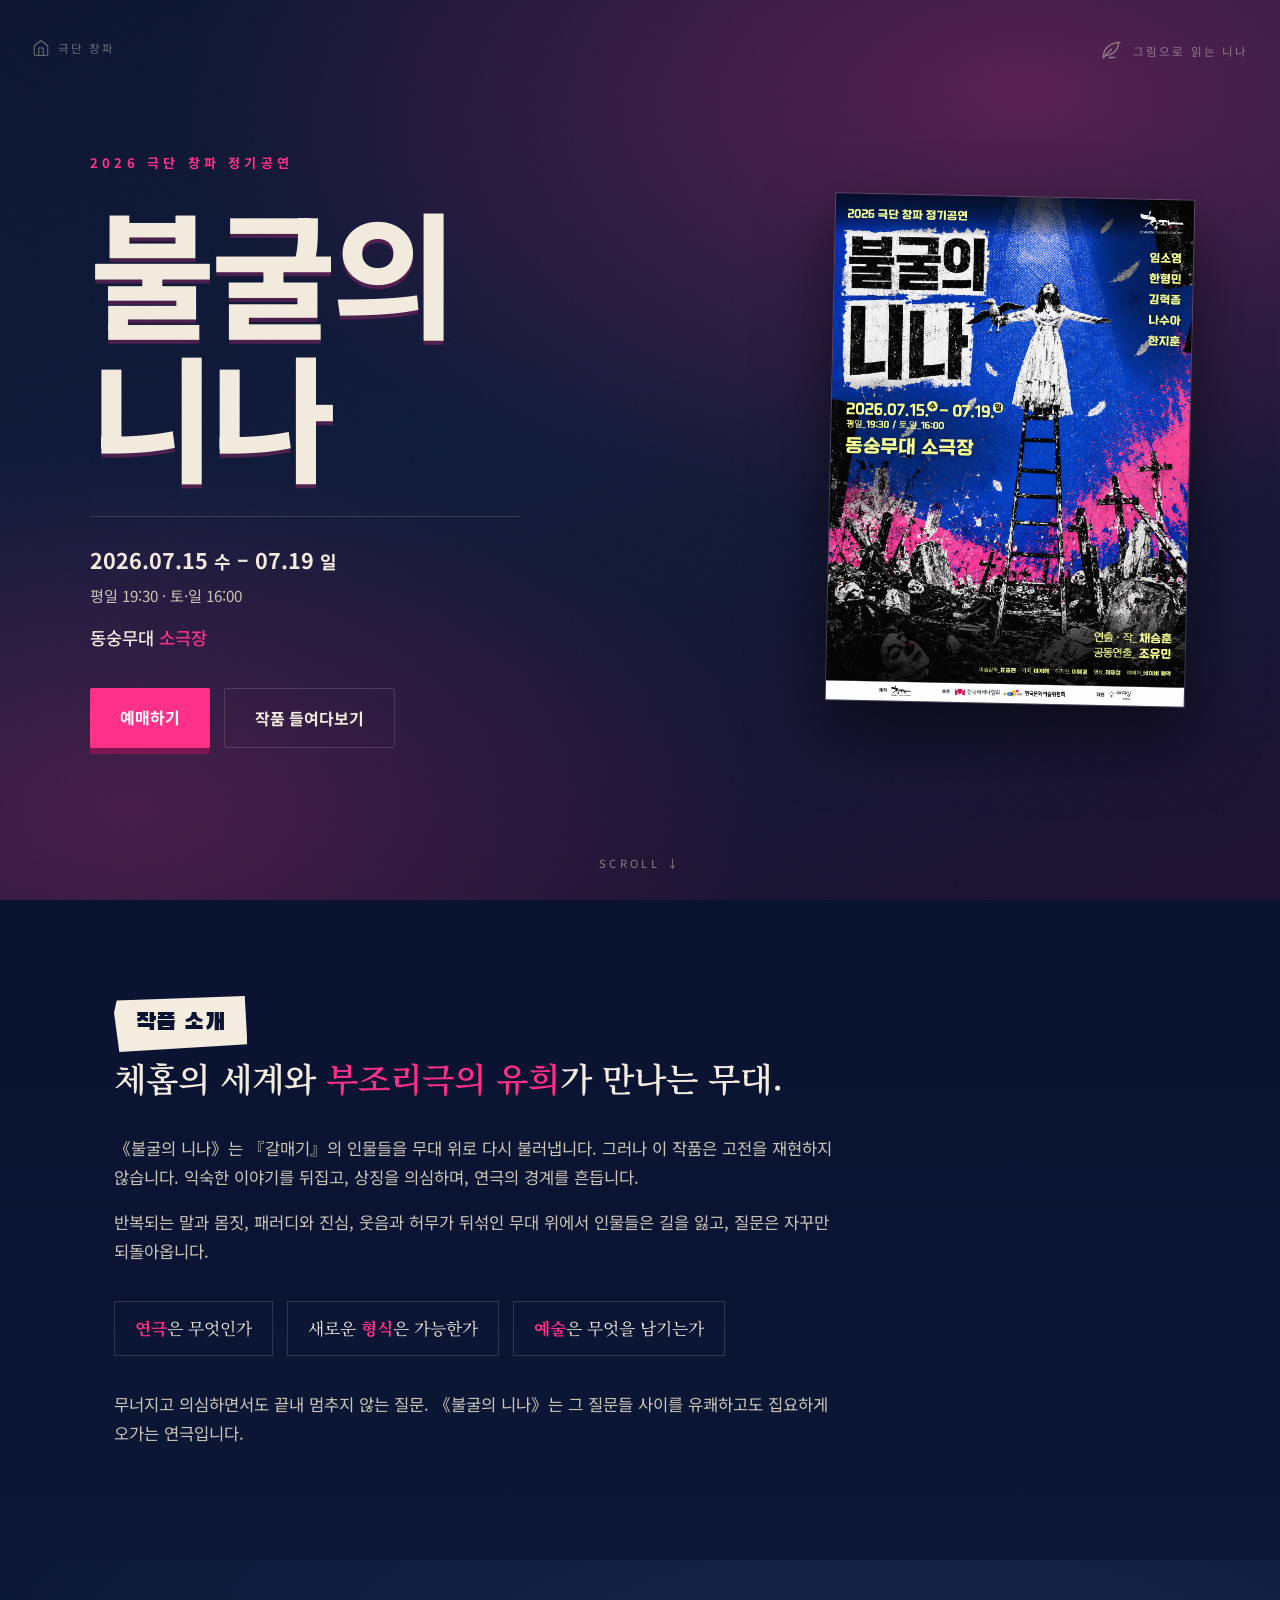
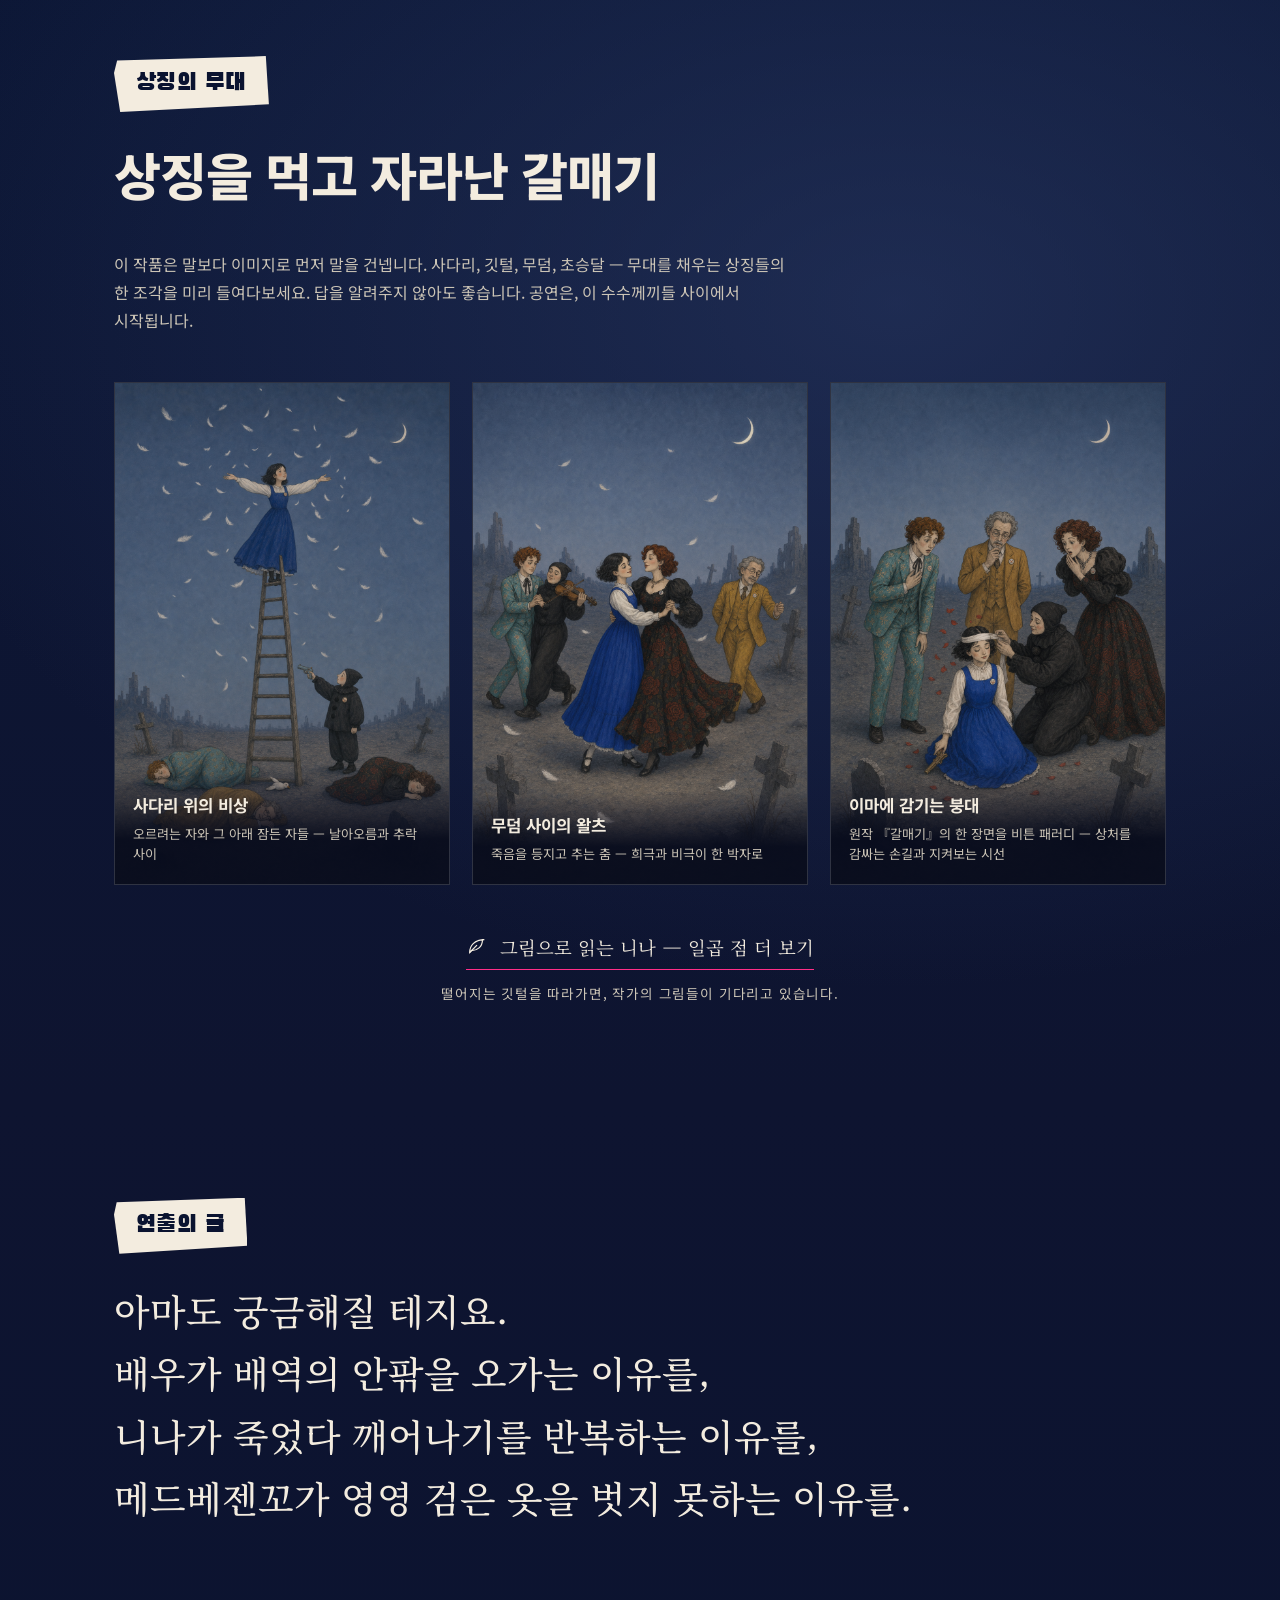
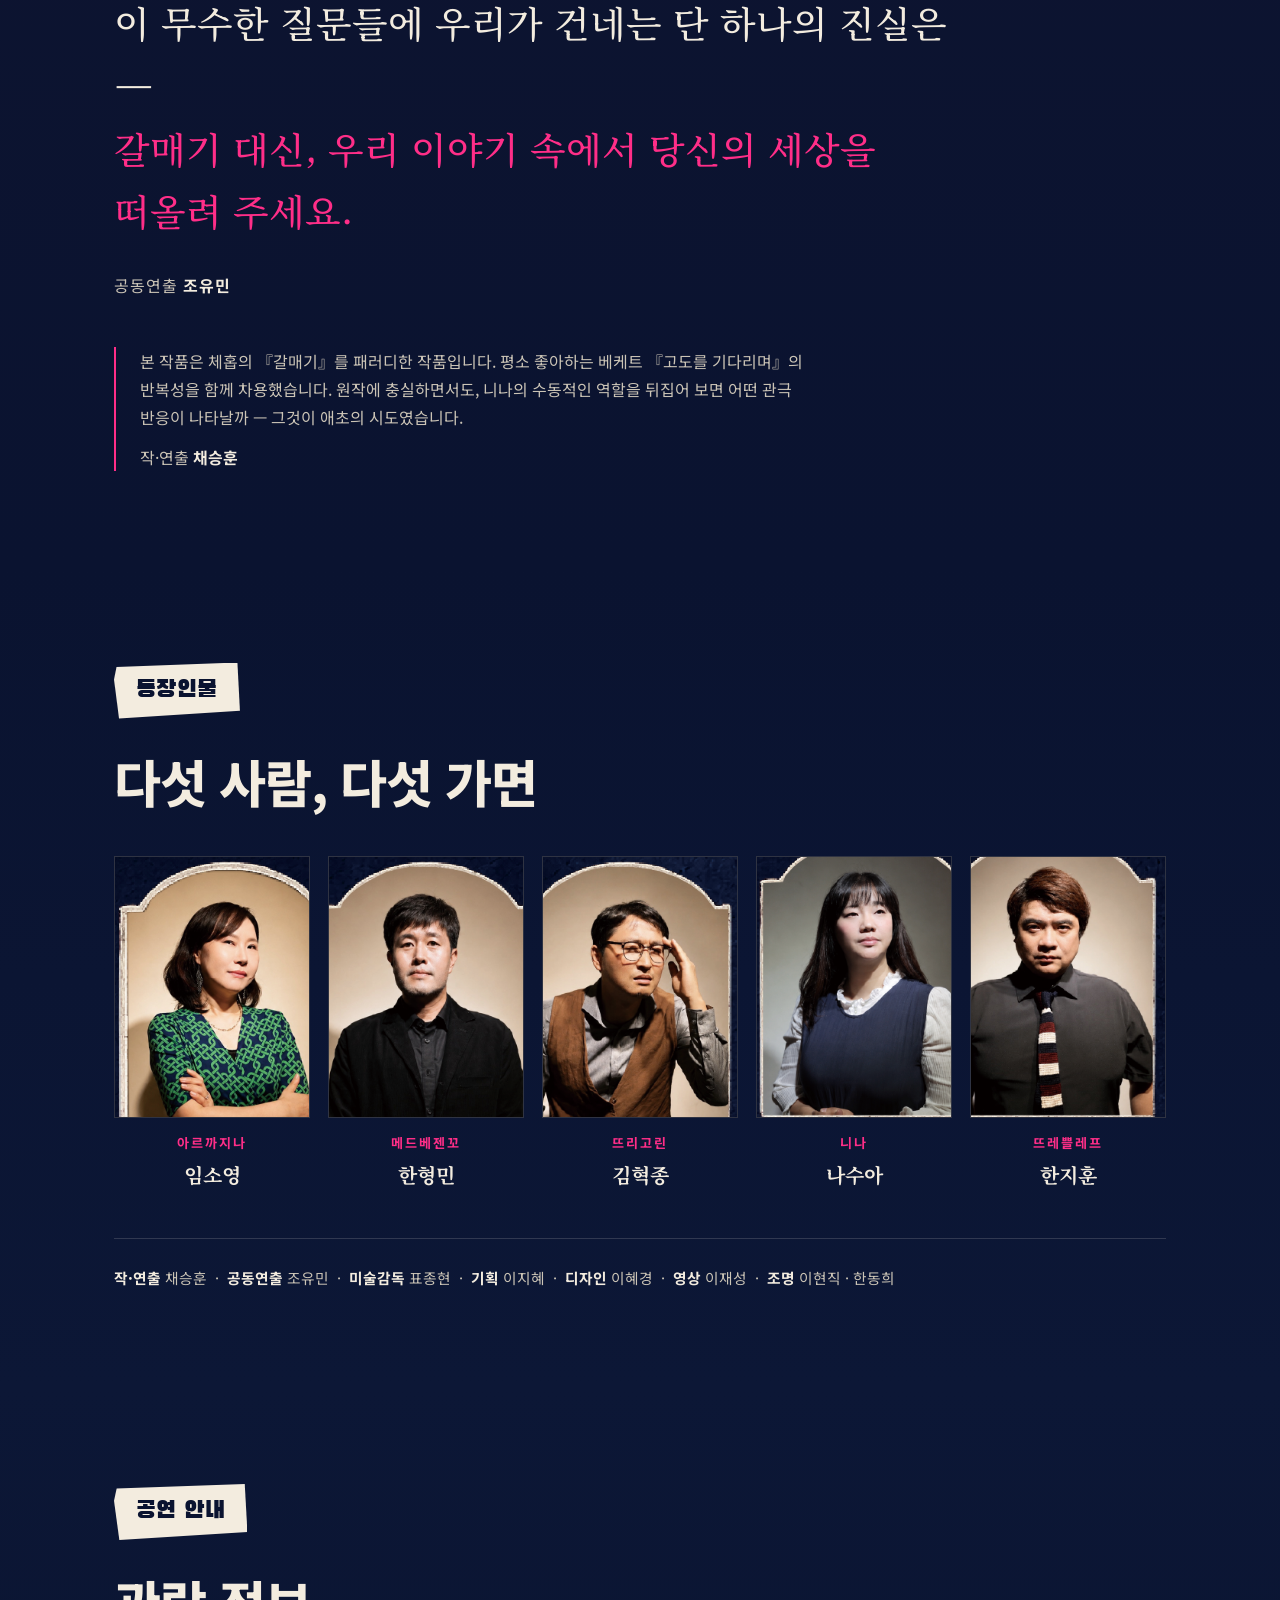
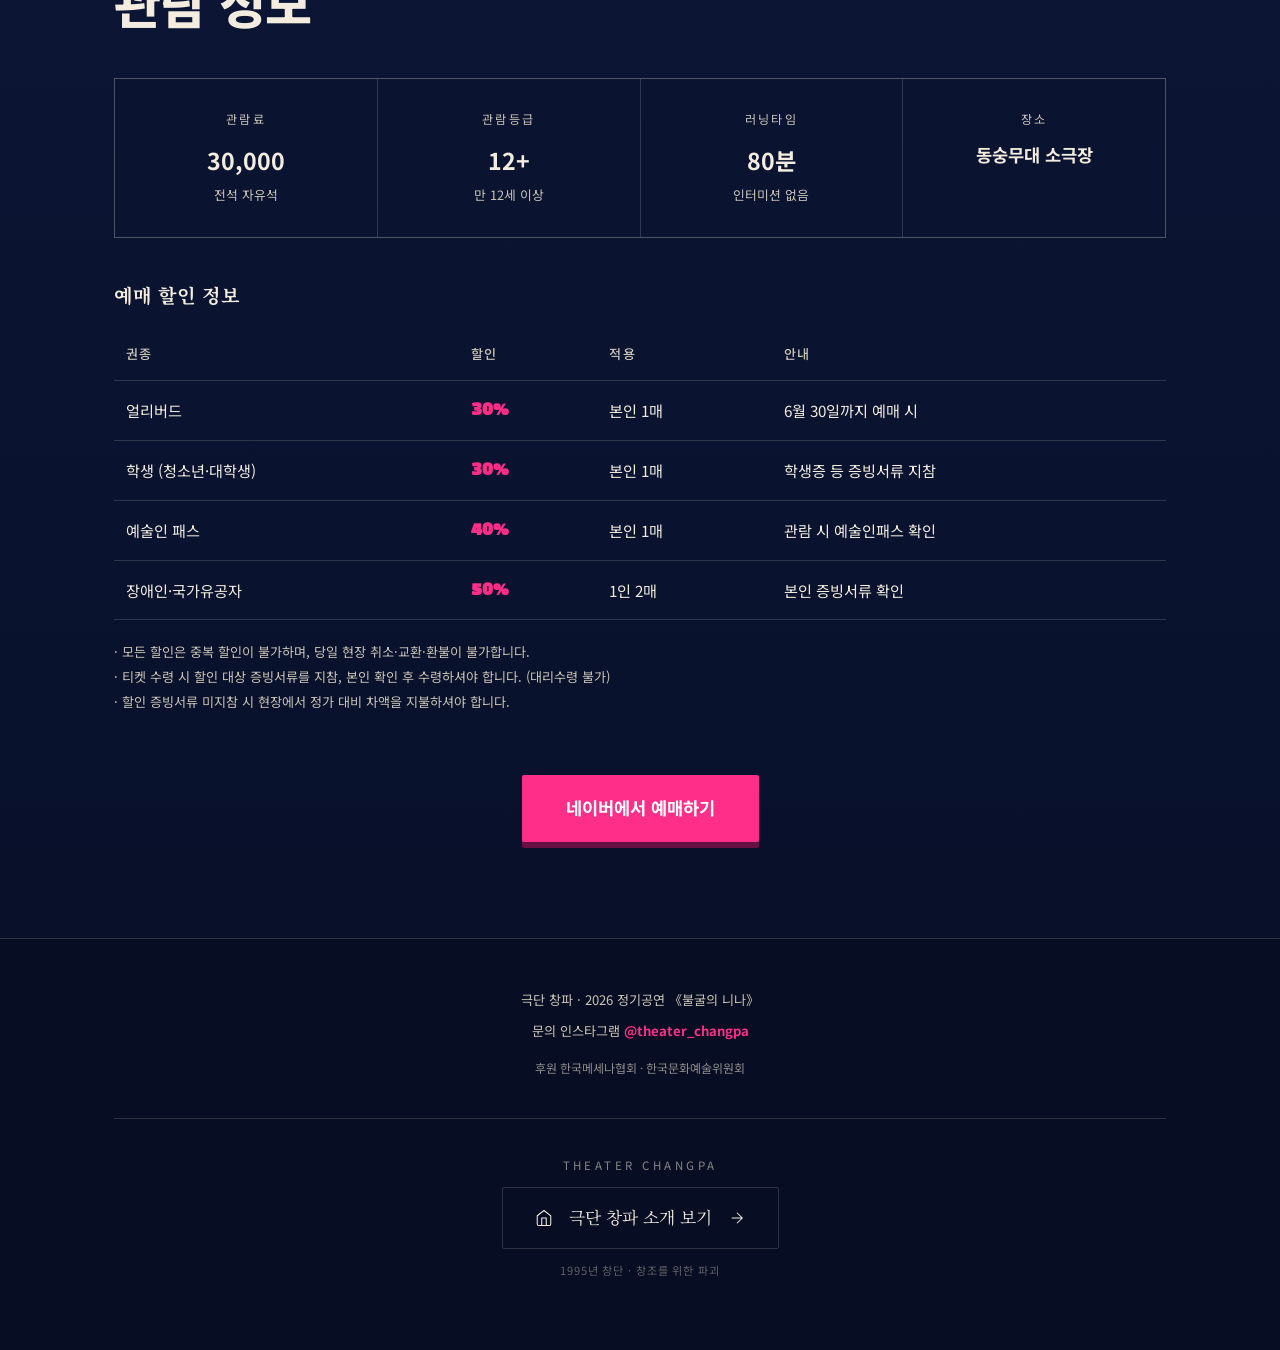
==== index.html @ 15c65049 "한국어 어절 중간 줄바꿈 방지 — word-break: keep-all 전체 적용 Co-Authored-By: Claude Sonnet 4.6 <noreply@anthropic.c" ====
<!DOCTYPE html>
<html lang="ko">
<head>
<meta charset="UTF-8">
<meta name="viewport" content="width=device-width, initial-scale=1.0">
<title>불굴의 니나 — 2026 극단 창파 정기공연</title>
<meta name="description" content="체홉 『갈매기』를 부조리극으로 다시 불러낸 연극 《불굴의 니나》. 2026.07.15–07.19 동숭무대 소극장.">
<link rel="preconnect" href="https://fonts.googleapis.com">
<link rel="preconnect" href="https://fonts.gstatic.com" crossorigin>
<link href="https://fonts.googleapis.com/css2?family=Black+Han+Sans&family=Noto+Serif+KR:wght@400;500;600;700&family=Noto+Sans+KR:wght@300;400;500;700;800;900&display=swap" rel="stylesheet">
<style>
  :root{
    --navy:#0a1330;
    --navy2:#11204a;
    --magenta:#ff2e88;
    --magenta-soft:#e8157a;
    --paper:#f3ecdf;
    --paper-dim:#cbc4b6;
    --twilight:#2a3a66;
    --line:rgba(243,236,223,.16);
  }
  *{box-sizing:border-box;margin:0;padding:0}
  html{scroll-behavior:smooth}
  body{
    background:var(--navy);
    color:var(--paper);
    font-family:'Noto Sans KR',sans-serif;
    line-height:1.75;
    overflow-x:hidden;
    word-break:keep-all;
  }
  /* film grain overlay */
  body::before{
    content:"";position:fixed;inset:0;z-index:9999;pointer-events:none;opacity:.05;
    background-image:url("data:image/svg+xml,%3Csvg xmlns='http://www.w3.org/2000/svg' width='160' height='160'%3E%3Cfilter id='n'%3E%3CfeTurbulence type='fractalNoise' baseFrequency='0.85' numOctaves='3'/%3E%3C/filter%3E%3Crect width='100%25' height='100%25' filter='url(%23n)'/%3E%3C/svg%3E");
  }
  .display{font-family:'Noto Sans KR',sans-serif;font-weight:800;letter-spacing:-.03em;line-height:1.06}
  .serif{font-family:'Noto Serif KR',serif}
  a{color:inherit;text-decoration:none}
  img{display:block;max-width:100%}

  .wrap{max-width:1100px;margin:0 auto;padding:0 24px}

  /* ---------- HERO ---------- */
  .hero{
    position:relative;min-height:100vh;display:flex;align-items:center;
    background:
      radial-gradient(120% 90% at 80% 10%, rgba(255,46,136,.30), transparent 55%),
      radial-gradient(100% 80% at 10% 90%, rgba(255,46,136,.22), transparent 50%),
      linear-gradient(160deg,#0a1330 0%,#0d1838 45%,#1a0f2e 100%);
    overflow:hidden;
  }
  .hero-grid{display:grid;grid-template-columns:1.15fr .85fr;gap:48px;align-items:center;width:100%;padding:80px 0}
  .eyebrow{font-size:.82rem;letter-spacing:.32em;color:var(--magenta);font-weight:700;margin-bottom:22px}
  .hero h1{font-size:clamp(4.2rem,12vw,8.5rem);color:var(--paper);text-shadow:0 4px 0 rgba(255,46,136,.25)}
  .hero h1 .blk{display:block}
  .hero-meta{margin-top:30px;border-top:1px solid var(--line);padding-top:24px;max-width:430px}
  .hero-meta .date{font-size:1.35rem;font-weight:700;color:var(--paper)}
  .hero-meta .time{font-size:.95rem;color:var(--paper-dim);margin-top:4px}
  .hero-meta .place{font-size:1.1rem;margin-top:14px;font-weight:500}
  .hero-meta .place span{color:var(--magenta)}
  .cta-row{margin-top:34px;display:flex;gap:14px;flex-wrap:wrap}
  .btn{
    display:inline-block;padding:15px 30px;font-weight:700;font-size:1rem;border-radius:2px;
    background:var(--magenta);color:#fff;transition:transform .15s ease, box-shadow .15s ease;
    box-shadow:0 6px 0 rgba(168,16,86,.6);
  }
  .btn:hover{transform:translateY(-2px);box-shadow:0 9px 0 rgba(168,16,86,.6)}
  .btn.ghost{background:transparent;color:var(--paper);box-shadow:none;border:1px solid var(--line)}
  .btn.ghost:hover{border-color:var(--magenta);color:var(--magenta);transform:translateY(-2px)}
  .poster-frame{position:relative;justify-self:end}
  .poster-frame img{
    width:min(360px,80vw);border:1px solid rgba(243,236,223,.2);
    box-shadow:0 30px 70px rgba(0,0,0,.6);transform:rotate(1.2deg);
  }
  /* drifting feather -> hidden door hint */
  .feather-hint{
    position:absolute;top:38px;right:32px;z-index:5;display:flex;align-items:center;gap:8px;
    color:var(--paper-dim);font-size:.72rem;letter-spacing:.18em;opacity:.55;transition:opacity .3s, color .3s;
  }
  .feather-hint:hover{opacity:1;color:var(--magenta)}
  .feather-hint svg{width:26px;height:26px;animation:float 5s ease-in-out infinite}
  @keyframes float{0%,100%{transform:translateY(0) rotate(-8deg)}50%{transform:translateY(-9px) rotate(6deg)}}
  .scroll-cue{position:absolute;bottom:26px;left:50%;transform:translateX(-50%);font-size:.7rem;letter-spacing:.3em;color:var(--paper-dim);opacity:.6}

  /* ---------- SECTION SHELL ---------- */
  section{position:relative;padding:96px 0}
  .label{font-size:.78rem;letter-spacing:.34em;color:var(--magenta);font-weight:700;margin-bottom:18px}
  .stencil{
    display:inline-block;background:var(--paper);color:var(--navy);font-family:'Black Han Sans',sans-serif;
    font-size:1.5rem;padding:6px 22px 8px;letter-spacing:.02em;
    clip-path:polygon(2% 8%,98% 0,100% 86%,4% 100%,0 30%);
  }
  h2.heading{font-family:'Noto Sans KR',sans-serif;font-weight:800;letter-spacing:-.02em;font-size:clamp(2rem,5vw,3.2rem);margin:18px 0 30px;color:var(--paper)}

  /* about */
  .about{background:linear-gradient(180deg,#0a1330,#0c1736)}
  .about-lead{font-family:'Noto Serif KR',serif;font-size:clamp(1.4rem,3.4vw,2.1rem);font-weight:600;line-height:1.55;color:var(--paper);max-width:760px}
  .about-lead em{color:var(--magenta);font-style:normal}
  .about-body{margin-top:30px;max-width:720px;color:var(--paper-dim);font-size:1.04rem}
  .about-body p{margin-bottom:16px}
  .qa{display:flex;gap:14px;flex-wrap:wrap;margin-top:34px}
  .qa span{border:1px solid var(--line);padding:12px 20px;font-family:'Noto Serif KR',serif;font-size:1.05rem;color:var(--paper)}
  .qa span b{color:var(--magenta);font-weight:700}

  /* metaphor teaser */
  .meta{background:
      radial-gradient(80% 60% at 70% 30%, rgba(42,58,102,.6), transparent),
      linear-gradient(180deg,#0c1736,#0e1430)}
  .meta .intro{max-width:680px;color:var(--paper-dim);margin-bottom:48px}
  .meta-grid{display:grid;grid-template-columns:repeat(3,1fr);gap:22px}
  .card{position:relative;overflow:hidden;border:1px solid var(--line);background:#0a1024}
  .card img{width:100%;aspect-ratio:2/3;object-fit:cover;transition:transform .6s ease;filter:saturate(.92)}
  .card:hover img{transform:scale(1.05)}
  .card .cap{position:absolute;left:0;right:0;bottom:0;padding:20px 18px;
    background:linear-gradient(transparent,rgba(7,11,28,.95) 60%)}
  .card .cap b{display:block;font-size:1.05rem;color:var(--paper);margin-bottom:4px}
  .card .cap small{color:var(--paper-dim);font-size:.82rem;line-height:1.5;display:block}
  .door{margin-top:46px;text-align:center}
  .door a{display:inline-flex;align-items:center;gap:12px;font-family:'Noto Serif KR',serif;font-size:1.15rem;color:var(--paper);
    border-bottom:1px solid var(--magenta);padding-bottom:6px;transition:gap .25s,color .25s}
  .door a:hover{gap:20px;color:var(--magenta)}
  .door svg{width:22px;height:22px}
  .door p{color:var(--paper-dim);font-size:.85rem;margin-top:12px;letter-spacing:.06em}

  /* director note */
  .note{background:linear-gradient(180deg,#0e1430,#0a1330)}
  .note-quote{font-family:'Noto Serif KR',serif;font-size:clamp(1.5rem,3.6vw,2.3rem);line-height:1.7;color:var(--paper);max-width:840px;font-weight:500}
  .note-quote .hl{color:var(--magenta)}
  .note-by{margin-top:28px;color:var(--paper-dim);letter-spacing:.06em}
  .note-by b{color:var(--paper)}
  .note-chae{margin-top:48px;border-left:2px solid var(--magenta);padding-left:24px;max-width:720px;color:var(--paper-dim)}
  .note-chae b{color:var(--paper)}

  /* cast */
  .cast{background:linear-gradient(180deg,#0a1330,#0c1736)}
  .cast-grid{display:grid;grid-template-columns:repeat(5,1fr);gap:18px}
  .actor{text-align:center}
  .actor .ph{position:relative;overflow:hidden;border:1px solid var(--line);background:#0a1024;aspect-ratio:3/4}
  .actor .ph img{width:100%;height:100%;object-fit:cover;filter:saturate(.95)}
  .actor .role{margin-top:14px;color:var(--magenta);font-size:.82rem;letter-spacing:.14em;font-weight:700}
  .actor .name{font-family:'Noto Serif KR',serif;font-size:1.25rem;font-weight:700;color:var(--paper);margin-top:2px}
  .staff{margin-top:46px;border-top:1px solid var(--line);padding-top:24px;color:var(--paper-dim);font-size:.92rem;line-height:2}
  .staff b{color:var(--paper)}

  /* info */
  .info{background:linear-gradient(180deg,#0c1736,#08102a)}
  .info-grid{display:grid;grid-template-columns:repeat(4,1fr);gap:1px;background:var(--line);border:1px solid var(--line)}
  .info-grid .cell{background:var(--navy);padding:30px 22px;text-align:center}
  .info-grid .cell .k{font-size:.76rem;letter-spacing:.2em;color:var(--paper-dim);margin-bottom:10px}
  .info-grid .cell .v{font-family:'Noto Sans KR',sans-serif;font-weight:700;font-size:1.45rem;color:var(--paper)}
  .info-grid .cell .v small{display:block;font-family:'Noto Sans KR';font-size:.8rem;color:var(--paper-dim);font-weight:400;margin-top:4px}
  .info-grid .cell .v.place{font-size:1.1rem}
  .disc{margin-top:40px}
  .disc h3{font-family:'Noto Serif KR',serif;color:var(--paper);font-size:1.2rem;margin-bottom:18px}
  table{width:100%;border-collapse:collapse;font-size:.95rem}
  th,td{padding:14px 12px;text-align:left;border-bottom:1px solid var(--line)}
  th{color:var(--paper-dim);font-weight:500;font-size:.82rem;letter-spacing:.08em}
  td .pct{color:var(--magenta);font-weight:700;font-family:'Black Han Sans',sans-serif;font-size:1.1rem}
  .notice{margin-top:20px;color:var(--paper-dim);font-size:.82rem;line-height:1.9}
  .final-cta{text-align:center;margin-top:60px}
  .final-cta .btn{font-size:1.1rem;padding:18px 44px}

  footer{padding:50px 0 70px;text-align:center;color:var(--paper-dim);font-size:.82rem;border-top:1px solid var(--line);background:#070d22}
  footer .ig{color:var(--magenta);font-weight:700}
  footer .support{margin-top:14px;font-size:.75rem;opacity:.7}

  /* ---------- COMPANY NAV (top-left) ---------- */
  .company-nav{
    position:absolute;top:38px;left:32px;z-index:5;display:flex;align-items:center;gap:8px;
    color:var(--paper-dim);font-size:.72rem;letter-spacing:.18em;opacity:.5;transition:opacity .3s,color .3s;
  }
  .company-nav:hover{opacity:1;color:var(--magenta)}
  .company-nav svg{width:18px;height:18px;flex-shrink:0}

  /* ---------- CHANGPA GATE (footer) ---------- */
  .changpa-gate{
    border-top:1px solid var(--line);margin-top:40px;padding-top:36px;
    display:flex;flex-direction:column;align-items:center;gap:12px;
  }
  .changpa-gate .gate-label{font-size:.72rem;letter-spacing:.3em;color:var(--paper-dim);opacity:.65}
  .changpa-gate .gate-link{
    display:inline-flex;align-items:center;gap:16px;
    font-family:'Noto Serif KR',serif;font-size:1.05rem;color:var(--paper);
    border:1px solid var(--line);padding:15px 32px;border-radius:2px;
    transition:border-color .25s,color .25s,background .25s;
  }
  .changpa-gate .gate-link:hover{border-color:var(--magenta);color:var(--magenta);background:rgba(255,46,136,.04)}
  .changpa-gate .gate-link svg{width:18px;height:18px;flex-shrink:0}
  .changpa-gate .gate-note{font-size:.7rem;opacity:.45;letter-spacing:.08em}

  @media(max-width:880px){
    .hero-grid{grid-template-columns:1fr;gap:36px;text-align:left}
    .poster-frame{justify-self:start}
    .meta-grid{grid-template-columns:1fr 1fr}
    .cast-grid{grid-template-columns:repeat(2,1fr)}
    .info-grid{grid-template-columns:repeat(2,1fr)}
    .feather-hint{top:18px;right:16px}
    .company-nav{top:18px;left:16px}
  }
  @media(max-width:520px){
    .meta-grid{grid-template-columns:1fr}
    .cast-grid{grid-template-columns:1fr 1fr}
    section{padding:70px 0}
  }
</style>
</head>
<body>

<!-- ================= HERO ================= -->
<header class="hero">
  <a class="company-nav" href="./changpa/" aria-label="극단 창파 소개 페이지로 이동">
    <svg viewBox="0 0 24 24" fill="none" stroke="currentColor" stroke-width="1.4"><path d="M3 9l9-7 9 7v11a2 2 0 0 1-2 2H5a2 2 0 0 1-2-2z"/><polyline points="9 22 9 12 15 12 15 22"/></svg>
    극단 창파
  </a>
  <a class="feather-hint" href="gallery.html" aria-label="그림으로 읽는 니나">
    <svg viewBox="0 0 24 24" fill="none" stroke="currentColor" stroke-width="1.3"><path d="M20 4C9 4 4 11 4 18l2-2c6 0 12-4 12-12z"/><path d="M4 18l8-8M9 18h6"/></svg>
    그림으로 읽는 니나
  </a>
  <div class="wrap hero-grid">
    <div>
      <div class="eyebrow">2026 극단 창파 정기공연</div>
      <h1 class="display"><span class="blk">불굴의</span><span class="blk">니나</span></h1>
      <div class="hero-meta">
        <div class="date">2026.07.15 <small>수</small> – 07.19 <small>일</small></div>
        <div class="time">평일 19:30 · 토·일 16:00</div>
        <div class="place">동숭무대 <span>소극장</span></div>
      </div>
      <div class="cta-row">
        <a class="btn" href="https://booking.naver.com" target="_blank" rel="noopener">예매하기</a>
        <a class="btn ghost" href="#about">작품 들여다보기</a>
      </div>
    </div>
    <div class="poster-frame">
      <img src="assets/poster.png" alt="불굴의 니나 포스터">
    </div>
  </div>
  <div class="scroll-cue">SCROLL ↓</div>
</header>

<!-- ================= ABOUT ================= -->
<section class="about" id="about">
  <div class="wrap">
    <span class="stencil">작품 소개</span>
    <p class="about-lead">체홉의 세계와 <em>부조리극의 유희</em>가 만나는 무대.</p>
    <div class="about-body">
      <p>《불굴의 니나》는 『갈매기』의 인물들을 무대 위로 다시 불러냅니다. 그러나 이 작품은 고전을 재현하지 않습니다. 익숙한 이야기를 뒤집고, 상징을 의심하며, 연극의 경계를 흔듭니다.</p>
      <p>반복되는 말과 몸짓, 패러디와 진심, 웃음과 허무가 뒤섞인 무대 위에서 인물들은 길을 잃고, 질문은 자꾸만 되돌아옵니다.</p>
    </div>
    <div class="qa">
      <span><b>연극</b>은 무엇인가</span>
      <span>새로운 <b>형식</b>은 가능한가</span>
      <span><b>예술</b>은 무엇을 남기는가</span>
    </div>
    <div class="about-body" style="margin-top:34px">
      <p>무너지고 의심하면서도 끝내 멈추지 않는 질문. 《불굴의 니나》는 그 질문들 사이를 유쾌하고도 집요하게 오가는 연극입니다.</p>
    </div>
  </div>
</section>

<!-- ================= METAPHOR TEASER ================= -->
<section class="meta">
  <div class="wrap">
    <span class="stencil">상징의 무대</span>
    <h2 class="heading">상징을 먹고 자라난 갈매기</h2>
    <p class="intro">이 작품은 말보다 이미지로 먼저 말을 건넵니다. 사다리, 깃털, 무덤, 초승달 — 무대를 채우는 상징들의 한 조각을 미리 들여다보세요. 답을 알려주지 않아도 좋습니다. 공연은, 이 수수께끼들 사이에서 시작됩니다.</p>
    <div class="meta-grid">
      <div class="card">
        <img src="assets/ref-suicide.png" alt="사다리 위의 니나">
        <div class="cap"><b>사다리 위의 비상</b><small>오르려는 자와 그 아래 잠든 자들 — 날아오름과 추락 사이</small></div>
      </div>
      <div class="card">
        <img src="assets/ref-dance.png" alt="무덤 사이의 춤">
        <div class="cap"><b>무덤 사이의 왈츠</b><small>죽음을 등지고 추는 춤 — 희극과 비극이 한 박자로</small></div>
      </div>
      <div class="card">
        <img src="assets/ref-blindfold.png" alt="이마에 붕대를 감는 니나">
        <div class="cap"><b>이마에 감기는 붕대</b><small>원작 『갈매기』의 한 장면을 비튼 패러디 — 상처를 감싸는 손길과 지켜보는 시선</small></div>
      </div>
    </div>
    <div class="door">
      <a href="gallery.html">
        <svg viewBox="0 0 24 24" fill="none" stroke="currentColor" stroke-width="1.3"><path d="M20 4C9 4 4 11 4 18l2-2c6 0 12-4 12-12z"/><path d="M4 18l8-8"/></svg>
        그림으로 읽는 니나 — 일곱 점 더 보기
      </a>
      <p>떨어지는 깃털을 따라가면, 작가의 그림들이 기다리고 있습니다.</p>
    </div>
  </div>
</section>

<!-- ================= DIRECTOR NOTE ================= -->
<section class="note">
  <div class="wrap">
    <span class="stencil">연출의 글</span>
    <p class="note-quote" style="margin-top:26px">
      아마도 궁금해질 테지요.<br>
      배우가 배역의 안팎을 오가는 이유를,<br>
      니나가 죽었다 깨어나기를 반복하는 이유를,<br>
      메드베젠꼬가 영영 검은 옷을 벗지 못하는 이유를.<br><br>
      이 무수한 질문들에 우리가 건네는 단 하나의 진실은—<br>
      <span class="hl">갈매기 대신, 우리 이야기 속에서 당신의 세상을 떠올려 주세요.</span>
    </p>
    <p class="note-by">공동연출 <b>조유민</b></p>
    <div class="note-chae">
      <p>본 작품은 체홉의 『갈매기』를 패러디한 작품입니다. 평소 좋아하는 베케트 『고도를 기다리며』의 반복성을 함께 차용했습니다. 원작에 충실하면서도, 니나의 수동적인 역할을 뒤집어 보면 어떤 관극 반응이 나타날까 — 그것이 애초의 시도였습니다.</p>
      <p style="margin-top:12px">작·연출 <b>채승훈</b></p>
    </div>
  </div>
</section>

<!-- ================= CAST ================= -->
<section class="cast">
  <div class="wrap">
    <span class="stencil">등장인물</span>
    <h2 class="heading">다섯 사람, 다섯 가면</h2>
    <div class="cast-grid">
      <div class="actor"><div class="ph"><img src="assets/cast/arkadina.png" alt="아르까지나 역 임소영"></div><div class="role">아르까지나</div><div class="name">임소영</div></div>
      <div class="actor"><div class="ph"><img src="assets/cast/medvedenko.png" alt="메드베젠꼬 역 한형민"></div><div class="role">메드베젠꼬</div><div class="name">한형민</div></div>
      <div class="actor"><div class="ph"><img src="assets/cast/trigorin.png" alt="뜨리고린 역 김혁종"></div><div class="role">뜨리고린</div><div class="name">김혁종</div></div>
      <div class="actor"><div class="ph"><img src="assets/cast/nina.png" alt="니나 역 나수아"></div><div class="role">니나</div><div class="name">나수아</div></div>
      <div class="actor"><div class="ph"><img src="assets/cast/treplev.png" alt="뜨레쁠레프 역 한지훈"></div><div class="role">뜨레쁠레프</div><div class="name">한지훈</div></div>
    </div>
    <div class="staff">
      <b>작·연출</b> 채승훈 &nbsp;·&nbsp; <b>공동연출</b> 조유민 &nbsp;·&nbsp; <b>미술감독</b> 표종현 &nbsp;·&nbsp; <b>기획</b> 이지혜 &nbsp;·&nbsp; <b>디자인</b> 이혜경 &nbsp;·&nbsp; <b>영상</b> 이재성 &nbsp;·&nbsp; <b>조명</b> 이현직 · 한동희
    </div>
  </div>
</section>

<!-- ================= INFO ================= -->
<section class="info" id="info">
  <div class="wrap">
    <span class="stencil">공연 안내</span>
    <h2 class="heading">관람 정보</h2>
    <div class="info-grid">
      <div class="cell"><div class="k">관람료</div><div class="v">30,000<small>전석 자유석</small></div></div>
      <div class="cell"><div class="k">관람등급</div><div class="v">12+<small>만 12세 이상</small></div></div>
      <div class="cell"><div class="k">러닝타임</div><div class="v">80분<small>인터미션 없음</small></div></div>
      <div class="cell"><div class="k">장소</div><div class="v place">동숭무대 소극장</div></div>
    </div>

    <div class="disc">
      <h3>예매 할인 정보</h3>
      <table>
        <thead><tr><th>권종</th><th>할인</th><th>적용</th><th>안내</th></tr></thead>
        <tbody>
          <tr><td>얼리버드</td><td><span class="pct">30%</span></td><td>본인 1매</td><td>6월 30일까지 예매 시</td></tr>
          <tr><td>학생 (청소년·대학생)</td><td><span class="pct">30%</span></td><td>본인 1매</td><td>학생증 등 증빙서류 지참</td></tr>
          <tr><td>예술인 패스</td><td><span class="pct">40%</span></td><td>본인 1매</td><td>관람 시 예술인패스 확인</td></tr>
          <tr><td>장애인·국가유공자</td><td><span class="pct">50%</span></td><td>1인 2매</td><td>본인 증빙서류 확인</td></tr>
        </tbody>
      </table>
      <div class="notice">
        · 모든 할인은 중복 할인이 불가하며, 당일 현장 취소·교환·환불이 불가합니다.<br>
        · 티켓 수령 시 할인 대상 증빙서류를 지참, 본인 확인 후 수령하셔야 합니다. (대리수령 불가)<br>
        · 할인 증빙서류 미지참 시 현장에서 정가 대비 차액을 지불하셔야 합니다.
      </div>
    </div>

    <div class="final-cta">
      <a class="btn" href="https://booking.naver.com" target="_blank" rel="noopener">네이버에서 예매하기</a>
    </div>
  </div>
</section>

<footer>
  <div class="wrap">
    <p>극단 창파 · 2026 정기공연 《불굴의 니나》</p>
    <p style="margin-top:8px">문의 인스타그램 <a href="https://www.instagram.com/theater_changpa" target="_blank" rel="noopener" class="ig">@theater_changpa</a></p>
    <p class="support">후원 한국메세나협회 · 한국문화예술위원회</p>

    <div class="changpa-gate">
      <p class="gate-label">THEATER CHANGPA</p>
      <a class="gate-link" href="./changpa/">
        <svg viewBox="0 0 24 24" fill="none" stroke="currentColor" stroke-width="1.4"><path d="M3 9l9-7 9 7v11a2 2 0 0 1-2 2H5a2 2 0 0 1-2-2z"/><polyline points="9 22 9 12 15 12 15 22"/></svg>
        극단 창파 소개 보기
        <svg viewBox="0 0 24 24" fill="none" stroke="currentColor" stroke-width="1.4"><path d="M5 12h14M12 5l7 7-7 7"/></svg>
      </a>
      <p class="gate-note">1995년 창단 · 창조를 위한 파괴</p>
    </div>
  </div>
</footer>

</body>
</html>
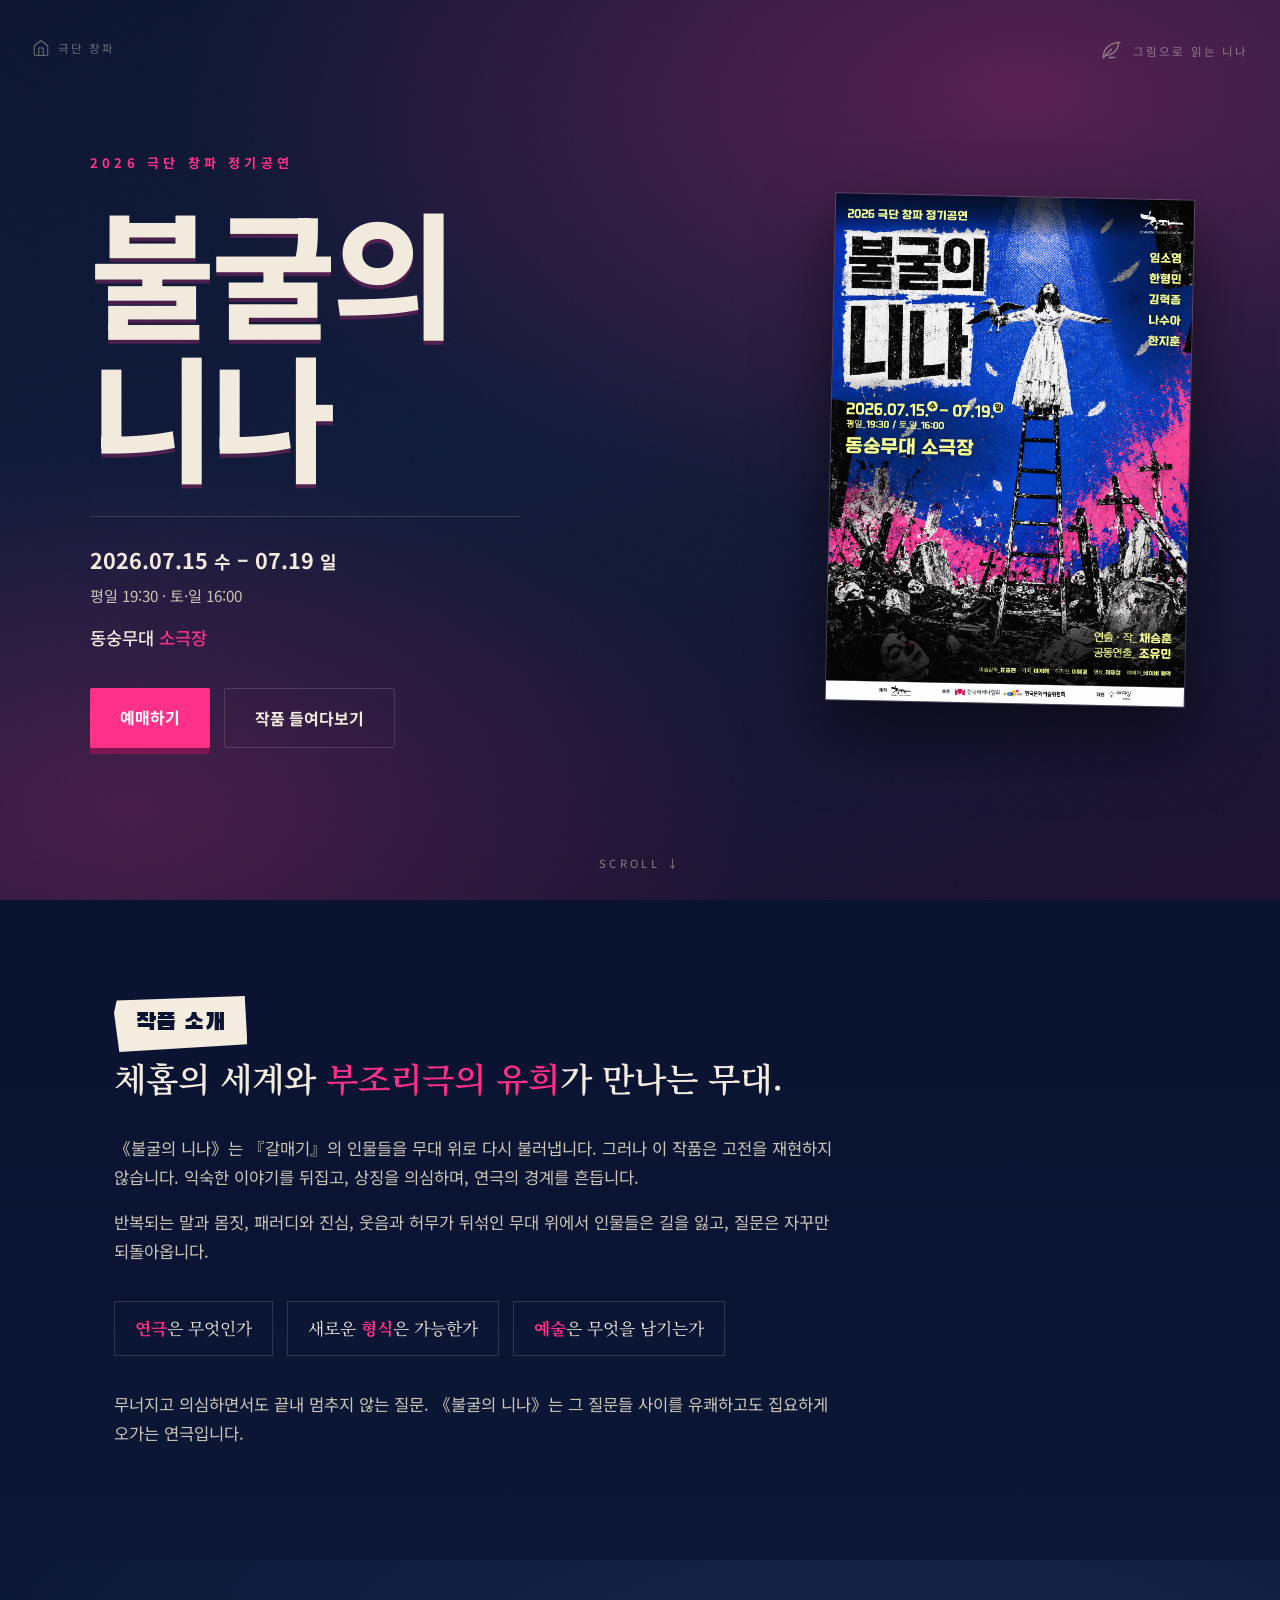
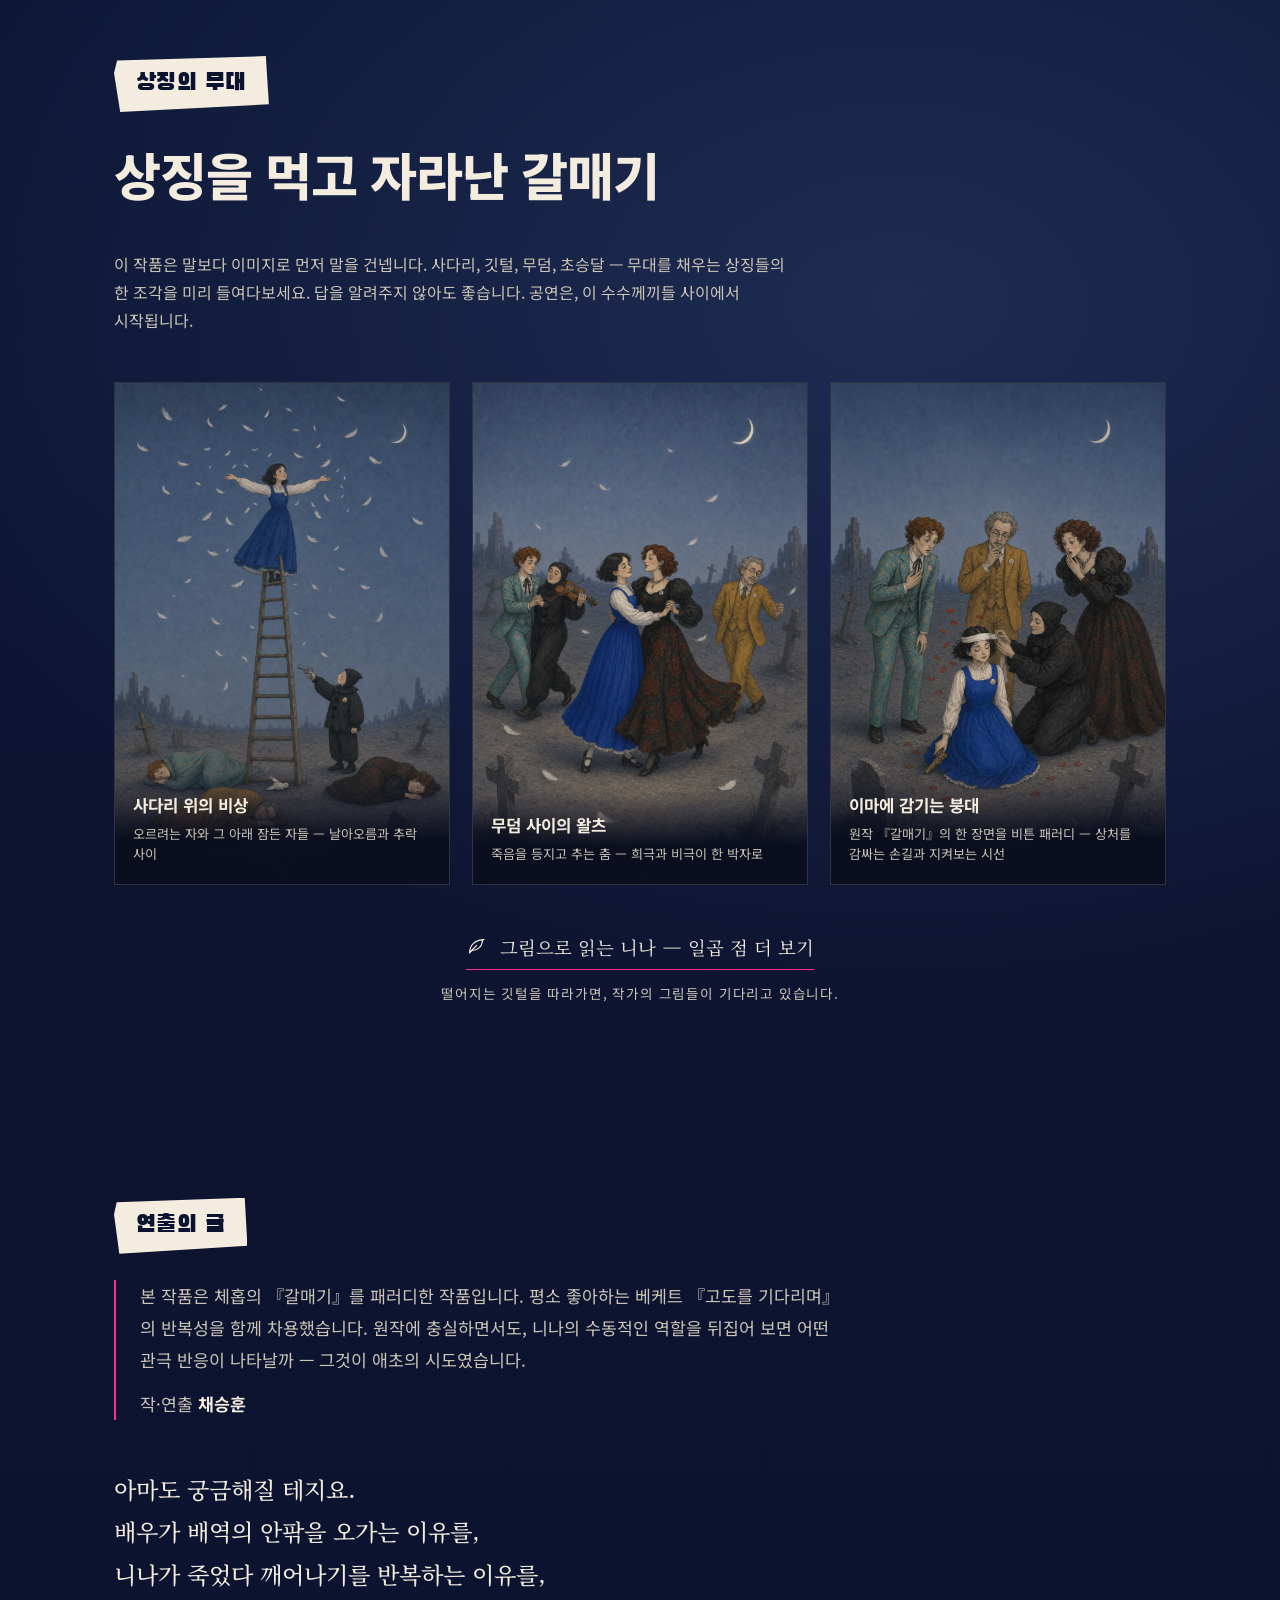
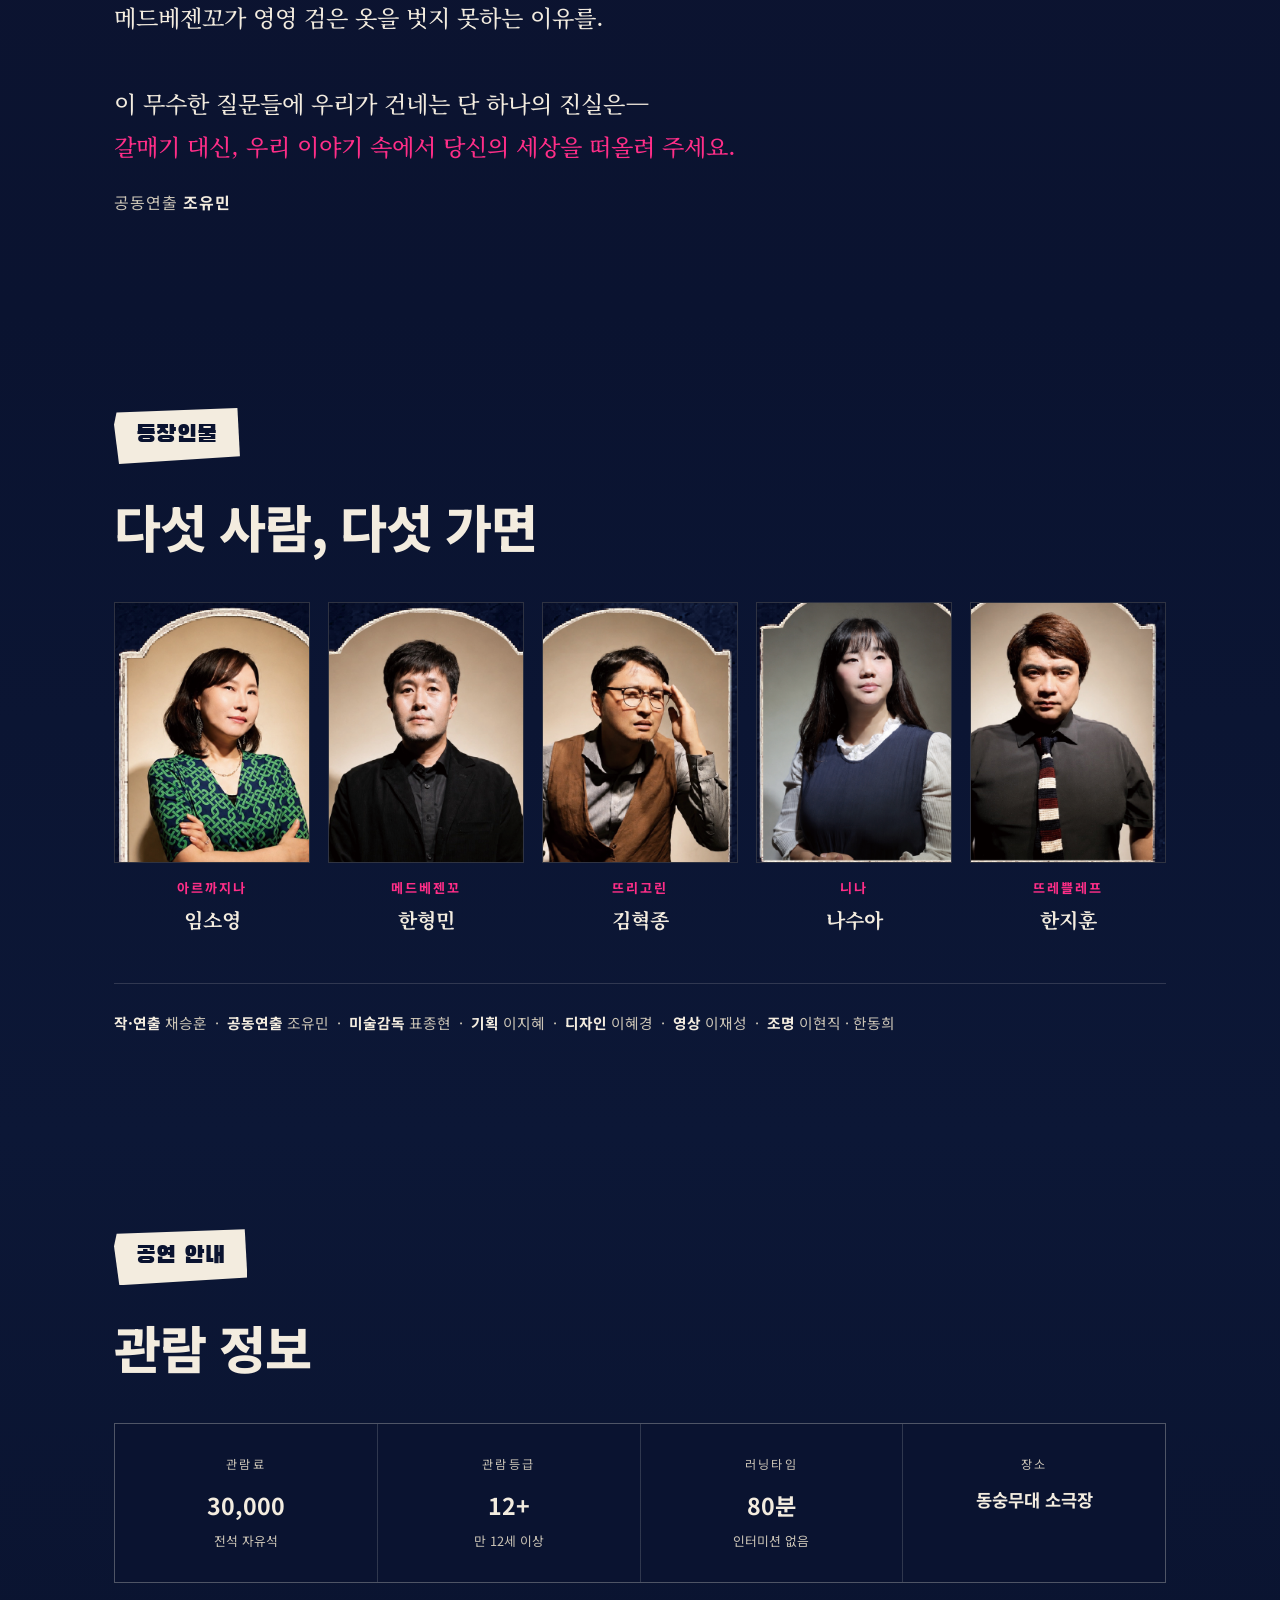
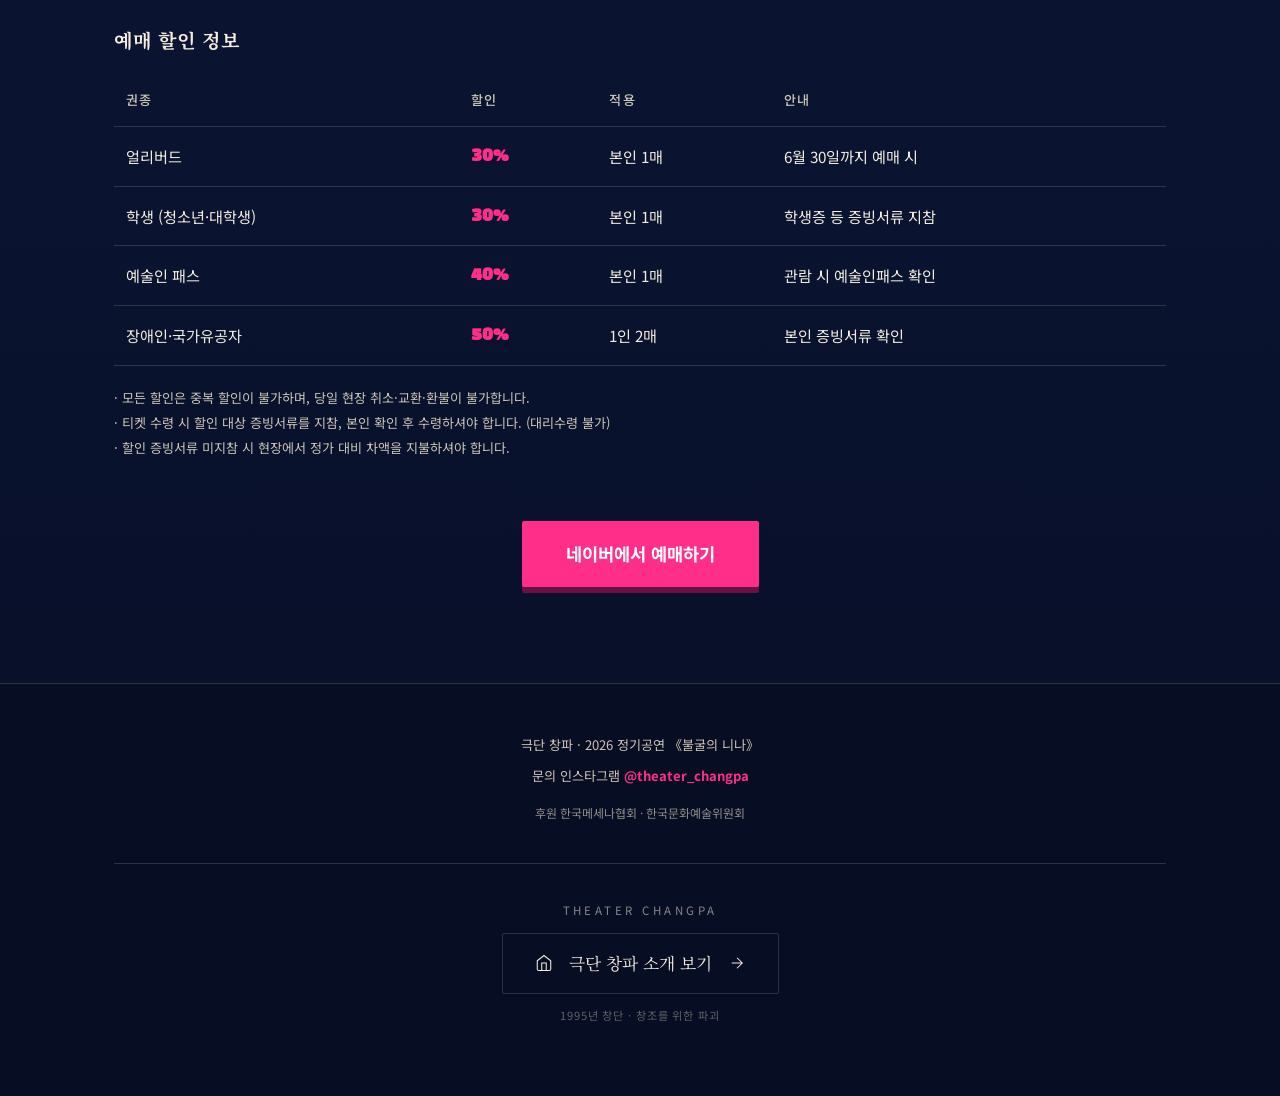
==== commit e9cbb5aa: "연출의 글 순서 변경(채승훈→조유민) 및 글자 크기 균형 조정 Co-Authored-By: Claude Sonnet 4.6 <noreply@anthropic.com>" ====
--- a/index.html
+++ b/index.html
@@ -125,11 +125,11 @@
 
   /* director note */
   .note{background:linear-gradient(180deg,#0e1430,#0a1330)}
-  .note-quote{font-family:'Noto Serif KR',serif;font-size:clamp(1.5rem,3.6vw,2.3rem);line-height:1.7;color:var(--paper);max-width:840px;font-weight:500}
+  .note-quote{font-family:'Noto Serif KR',serif;font-size:clamp(1.1rem,2.2vw,1.45rem);line-height:1.85;color:var(--paper);max-width:840px;font-weight:500}
   .note-quote .hl{color:var(--magenta)}
-  .note-by{margin-top:28px;color:var(--paper-dim);letter-spacing:.06em}
+  .note-by{margin-top:20px;color:var(--paper-dim);letter-spacing:.06em}
   .note-by b{color:var(--paper)}
-  .note-chae{margin-top:48px;border-left:2px solid var(--magenta);padding-left:24px;max-width:720px;color:var(--paper-dim)}
+  .note-chae{border-left:2px solid var(--magenta);padding-left:24px;max-width:720px;color:var(--paper-dim);font-size:1.08rem;line-height:1.85}
   .note-chae b{color:var(--paper)}
 
   /* cast */
@@ -292,7 +292,11 @@
 <section class="note">
   <div class="wrap">
     <span class="stencil">연출의 글</span>
-    <p class="note-quote" style="margin-top:26px">
+    <div class="note-chae" style="margin-top:26px">
+      <p>본 작품은 체홉의 『갈매기』를 패러디한 작품입니다. 평소 좋아하는 베케트 『고도를 기다리며』의 반복성을 함께 차용했습니다. 원작에 충실하면서도, 니나의 수동적인 역할을 뒤집어 보면 어떤 관극 반응이 나타날까 — 그것이 애초의 시도였습니다.</p>
+      <p style="margin-top:12px">작·연출 <b>채승훈</b></p>
+    </div>
+    <p class="note-quote" style="margin-top:48px">
       아마도 궁금해질 테지요.<br>
       배우가 배역의 안팎을 오가는 이유를,<br>
       니나가 죽었다 깨어나기를 반복하는 이유를,<br>
@@ -301,10 +305,6 @@
       <span class="hl">갈매기 대신, 우리 이야기 속에서 당신의 세상을 떠올려 주세요.</span>
     </p>
     <p class="note-by">공동연출 <b>조유민</b></p>
-    <div class="note-chae">
-      <p>본 작품은 체홉의 『갈매기』를 패러디한 작품입니다. 평소 좋아하는 베케트 『고도를 기다리며』의 반복성을 함께 차용했습니다. 원작에 충실하면서도, 니나의 수동적인 역할을 뒤집어 보면 어떤 관극 반응이 나타날까 — 그것이 애초의 시도였습니다.</p>
-      <p style="margin-top:12px">작·연출 <b>채승훈</b></p>
-    </div>
   </div>
 </section>
 
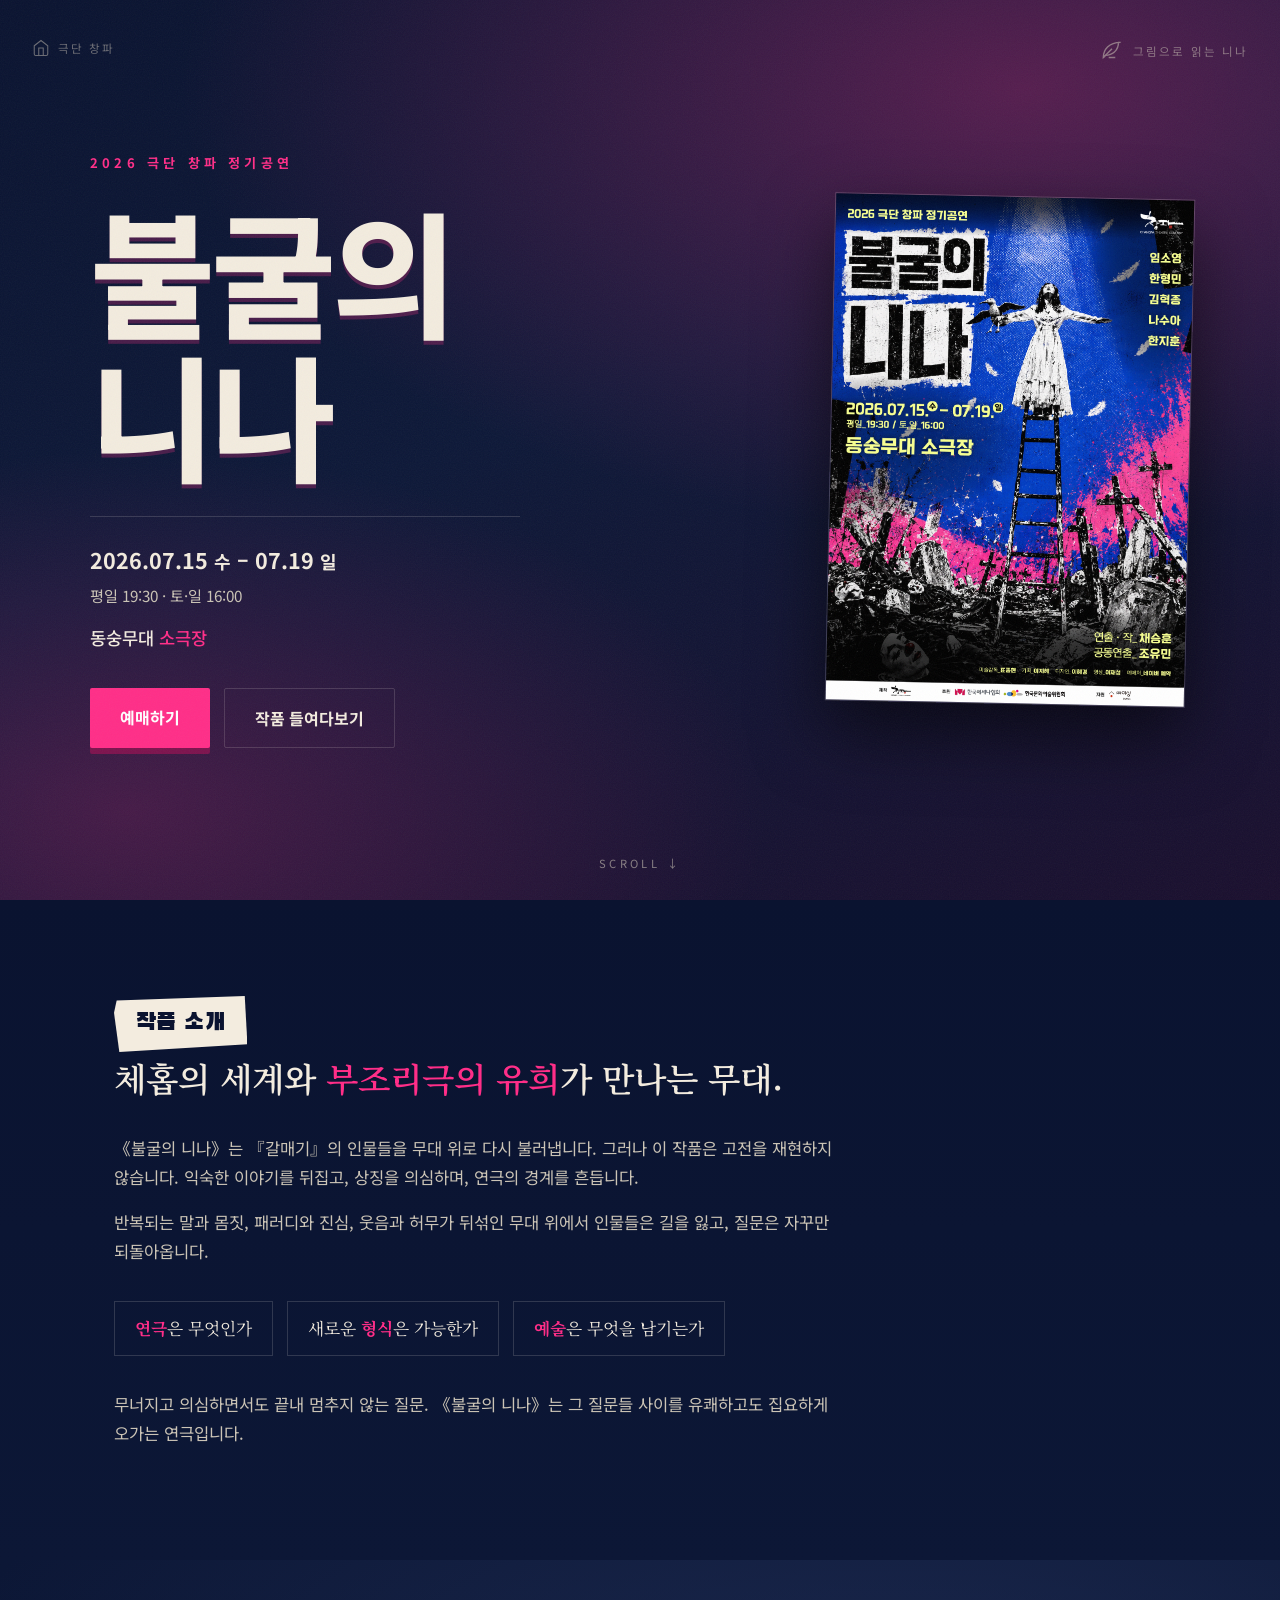
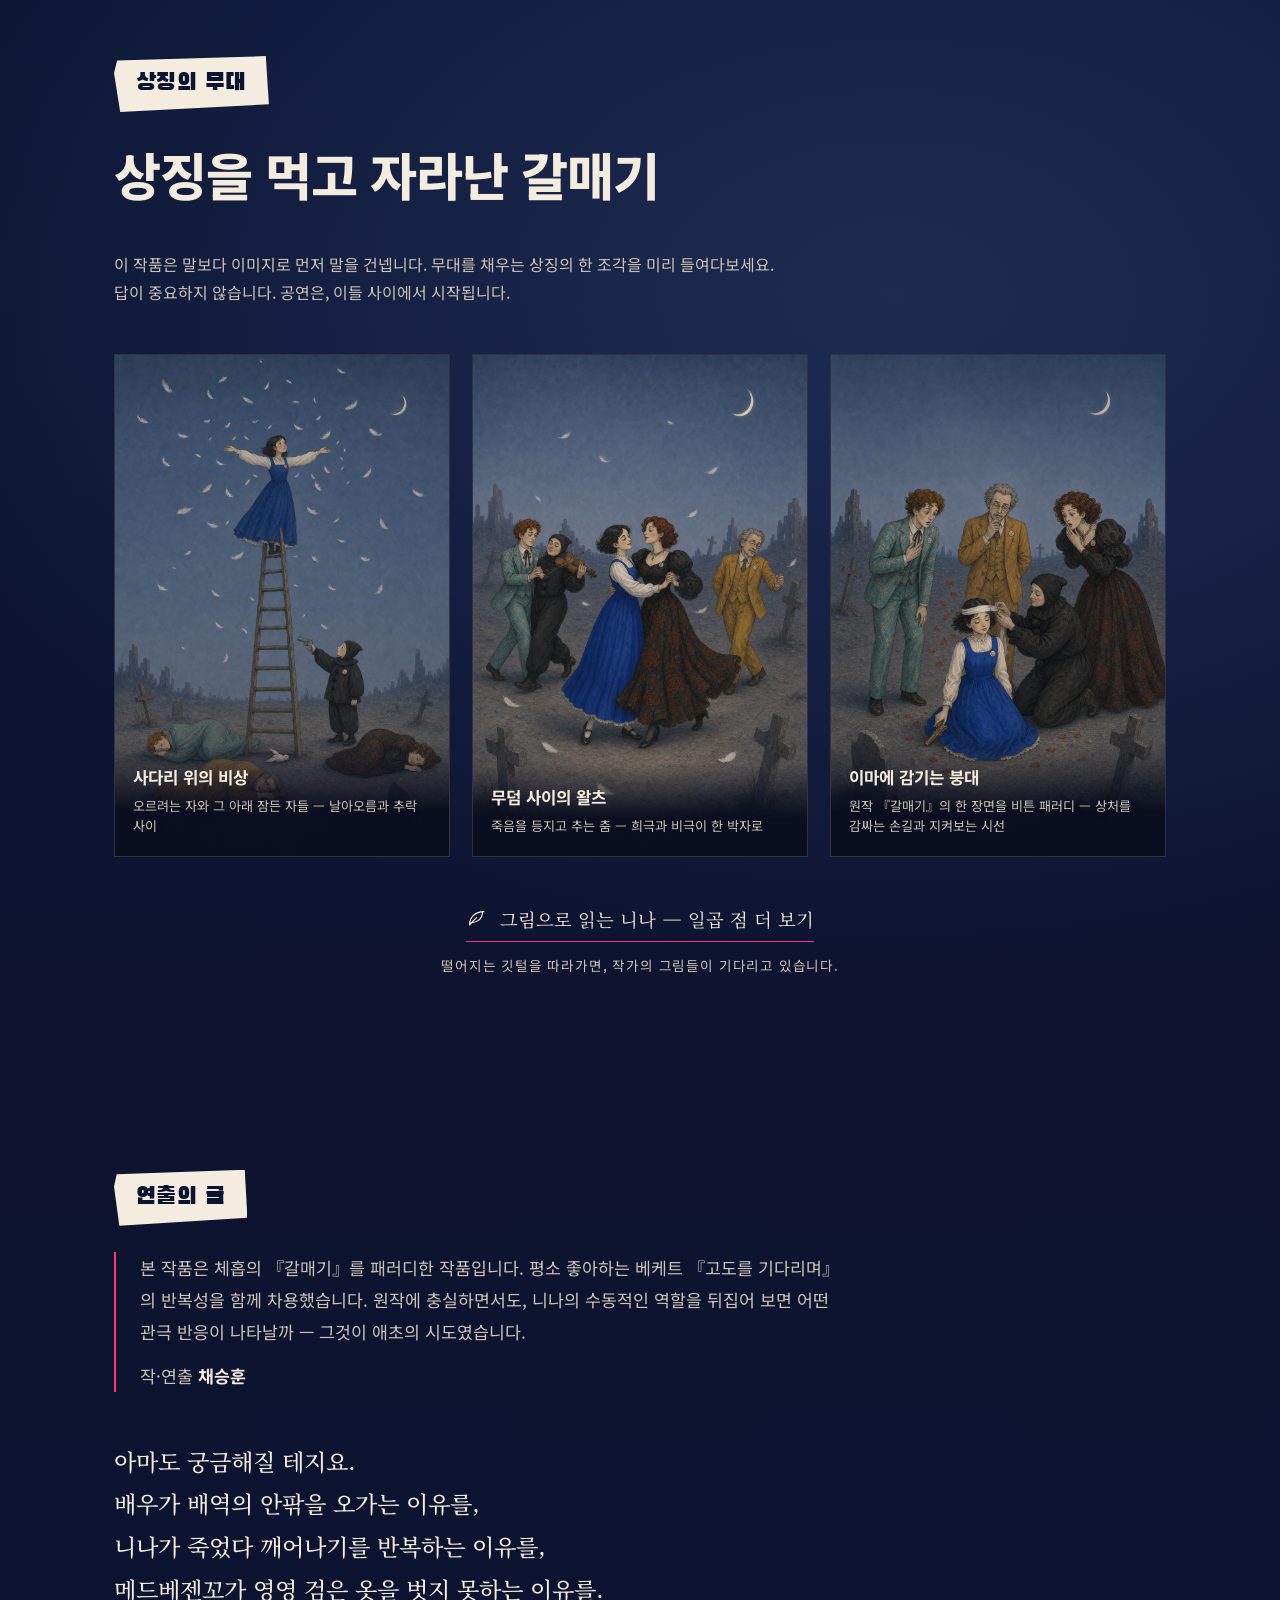
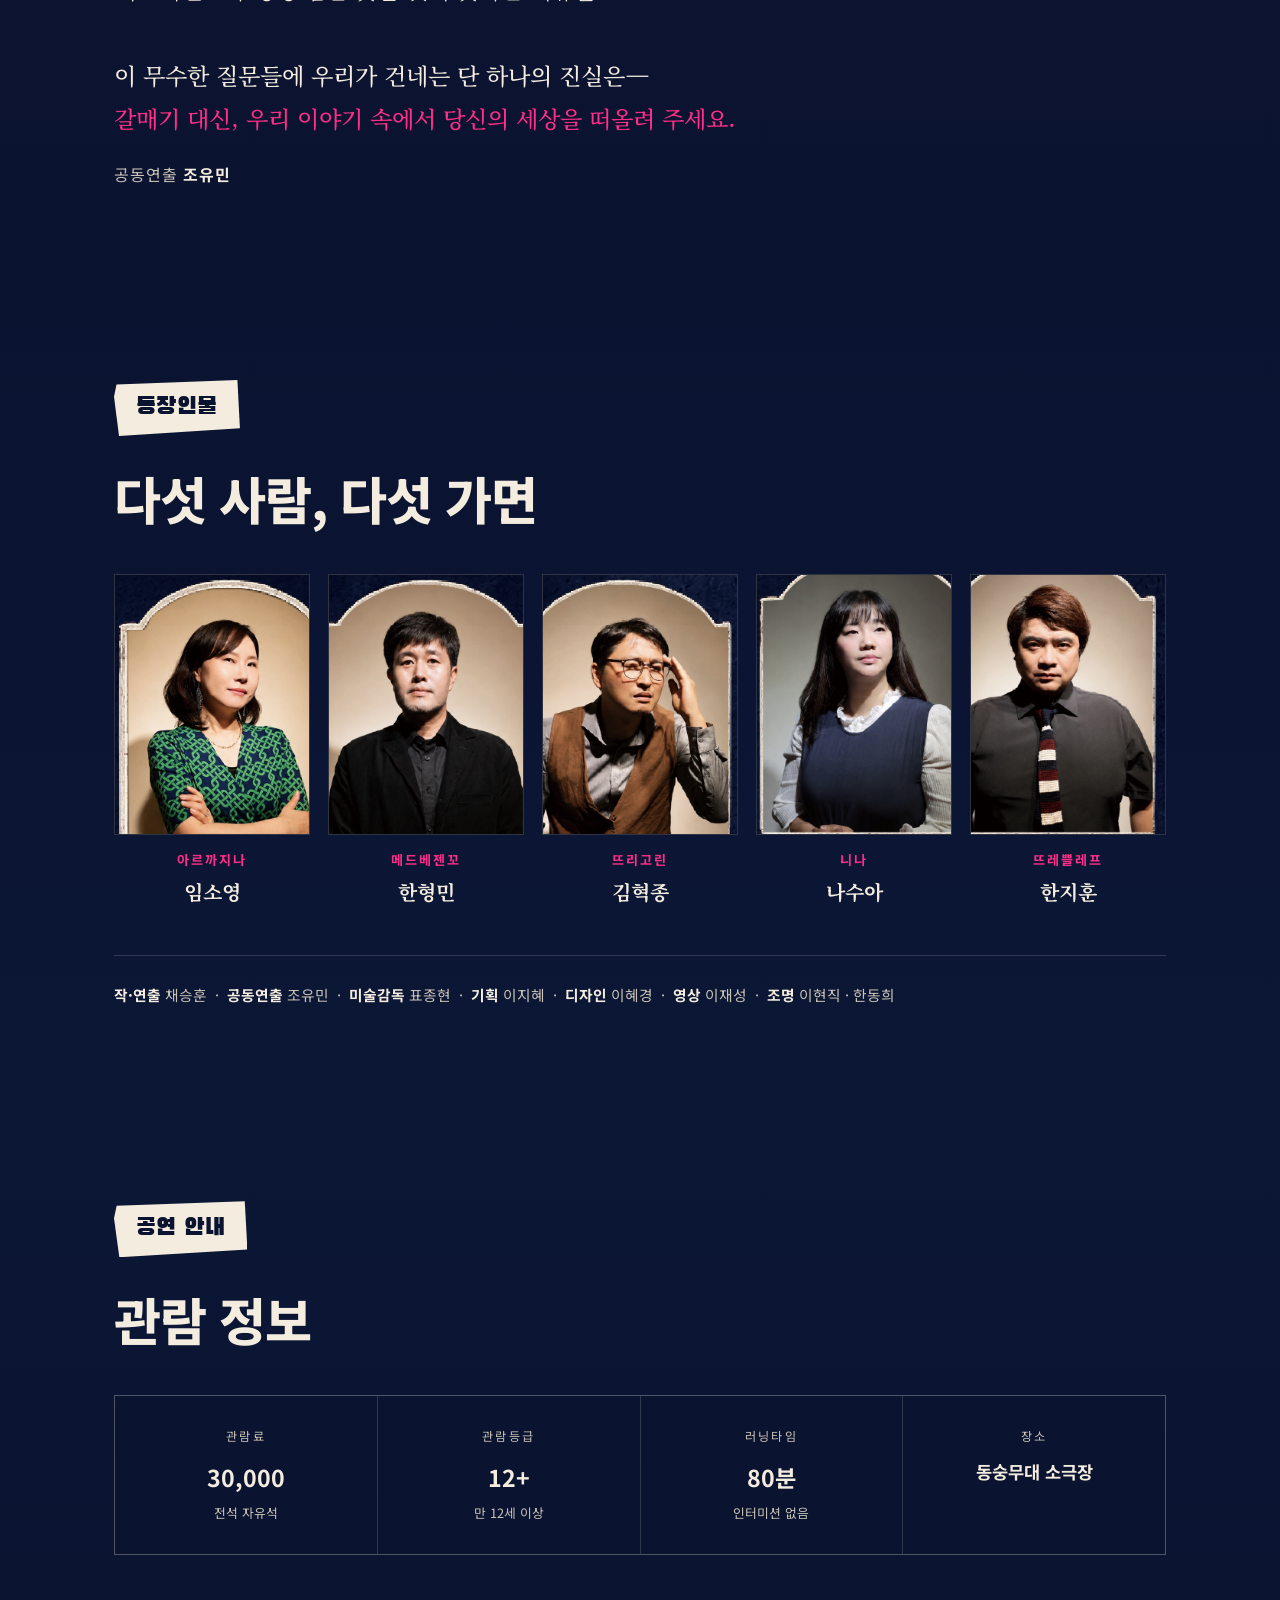
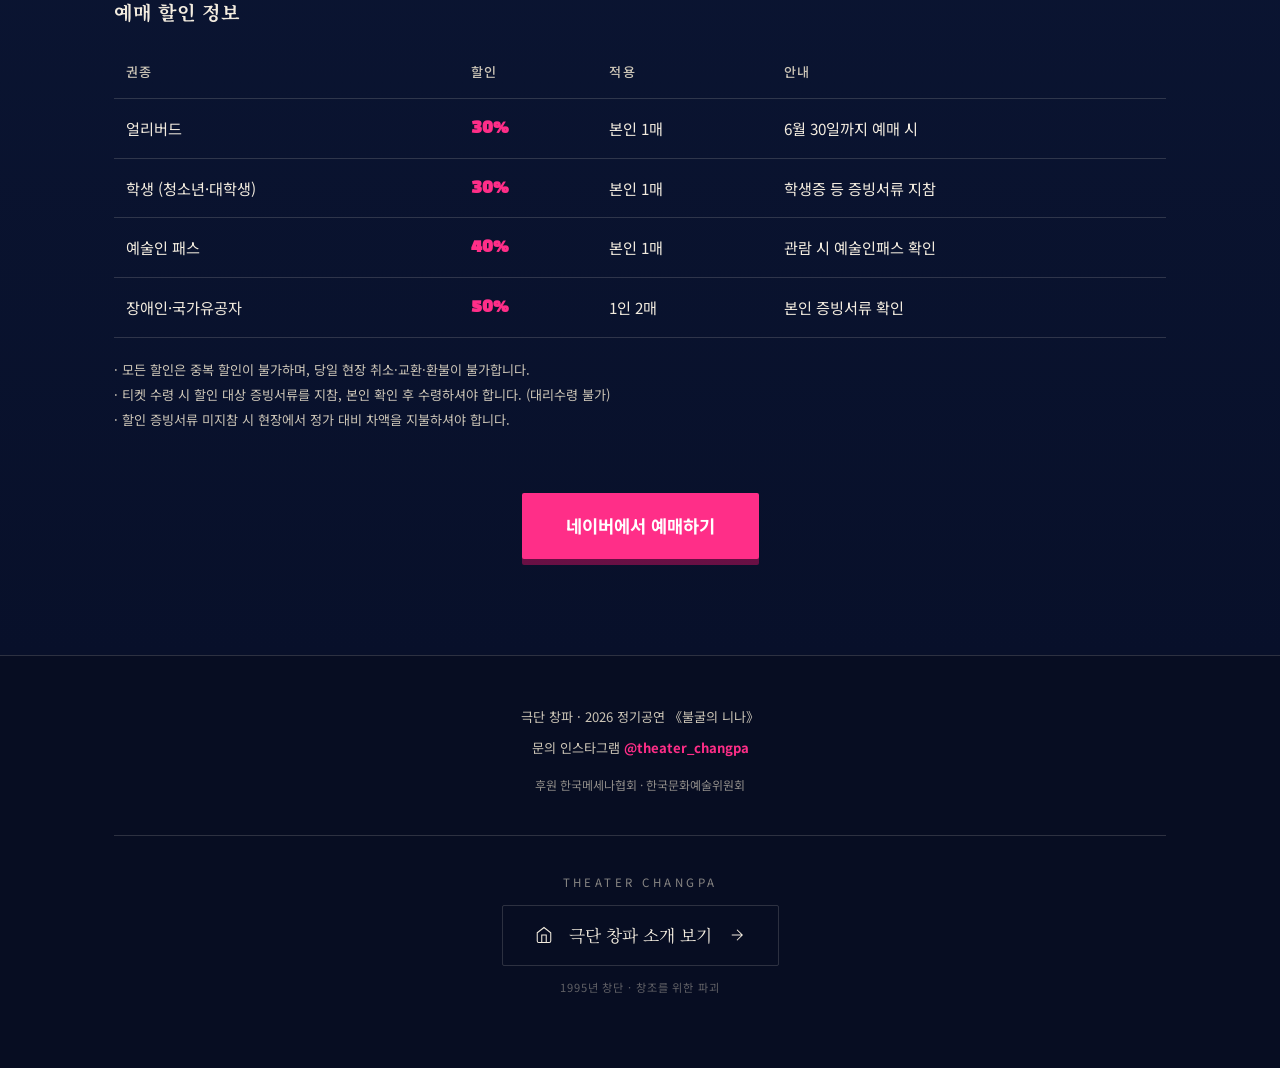
==== commit 593a7675: "상징의 무대 설명 문구 수정 Co-Authored-By: Claude Sonnet 4.6 <noreply@anthropic.com>" ====
--- a/index.html
+++ b/index.html
@@ -198,6 +198,9 @@
     .feather-hint{top:18px;right:16px}
     .company-nav{top:18px;left:16px}
   }
+  @media(max-width:620px){
+    .br-pc{display:none}
+  }
   @media(max-width:520px){
     .meta-grid{grid-template-columns:1fr}
     .cast-grid{grid-template-columns:1fr 1fr}
@@ -263,7 +266,7 @@
   <div class="wrap">
     <span class="stencil">상징의 무대</span>
     <h2 class="heading">상징을 먹고 자라난 갈매기</h2>
-    <p class="intro">이 작품은 말보다 이미지로 먼저 말을 건넵니다. 사다리, 깃털, 무덤, 초승달 — 무대를 채우는 상징들의 한 조각을 미리 들여다보세요. 답을 알려주지 않아도 좋습니다. 공연은, 이 수수께끼들 사이에서 시작됩니다.</p>
+    <p class="intro">이 작품은 말보다 이미지로 먼저 말을 건넵니다. 무대를 채우는 상징의 한 조각을 미리 들여다보세요. 답이 중요하지 않습니다. 공연은, 이들 사이에서 시작됩니다.</p>
     <div class="meta-grid">
       <div class="card">
         <img src="assets/ref-suicide.png" alt="사다리 위의 니나">
@@ -297,11 +300,11 @@
       <p style="margin-top:12px">작·연출 <b>채승훈</b></p>
     </div>
     <p class="note-quote" style="margin-top:48px">
-      아마도 궁금해질 테지요.<br>
-      배우가 배역의 안팎을 오가는 이유를,<br>
-      니나가 죽었다 깨어나기를 반복하는 이유를,<br>
-      메드베젠꼬가 영영 검은 옷을 벗지 못하는 이유를.<br><br>
-      이 무수한 질문들에 우리가 건네는 단 하나의 진실은—<br>
+      아마도 궁금해질 테지요.<br class="br-pc">
+      배우가 배역의 안팎을 오가는 이유를,<br class="br-pc">
+      니나가 죽었다 깨어나기를 반복하는 이유를,<br class="br-pc">
+      메드베젠꼬가 영영 검은 옷을 벗지 못하는 이유를.<br><br class="br-pc">
+      이 무수한 질문들에 우리가 건네는 단 하나의 진실은—<br class="br-pc">
       <span class="hl">갈매기 대신, 우리 이야기 속에서 당신의 세상을 떠올려 주세요.</span>
     </p>
     <p class="note-by">공동연출 <b>조유민</b></p>
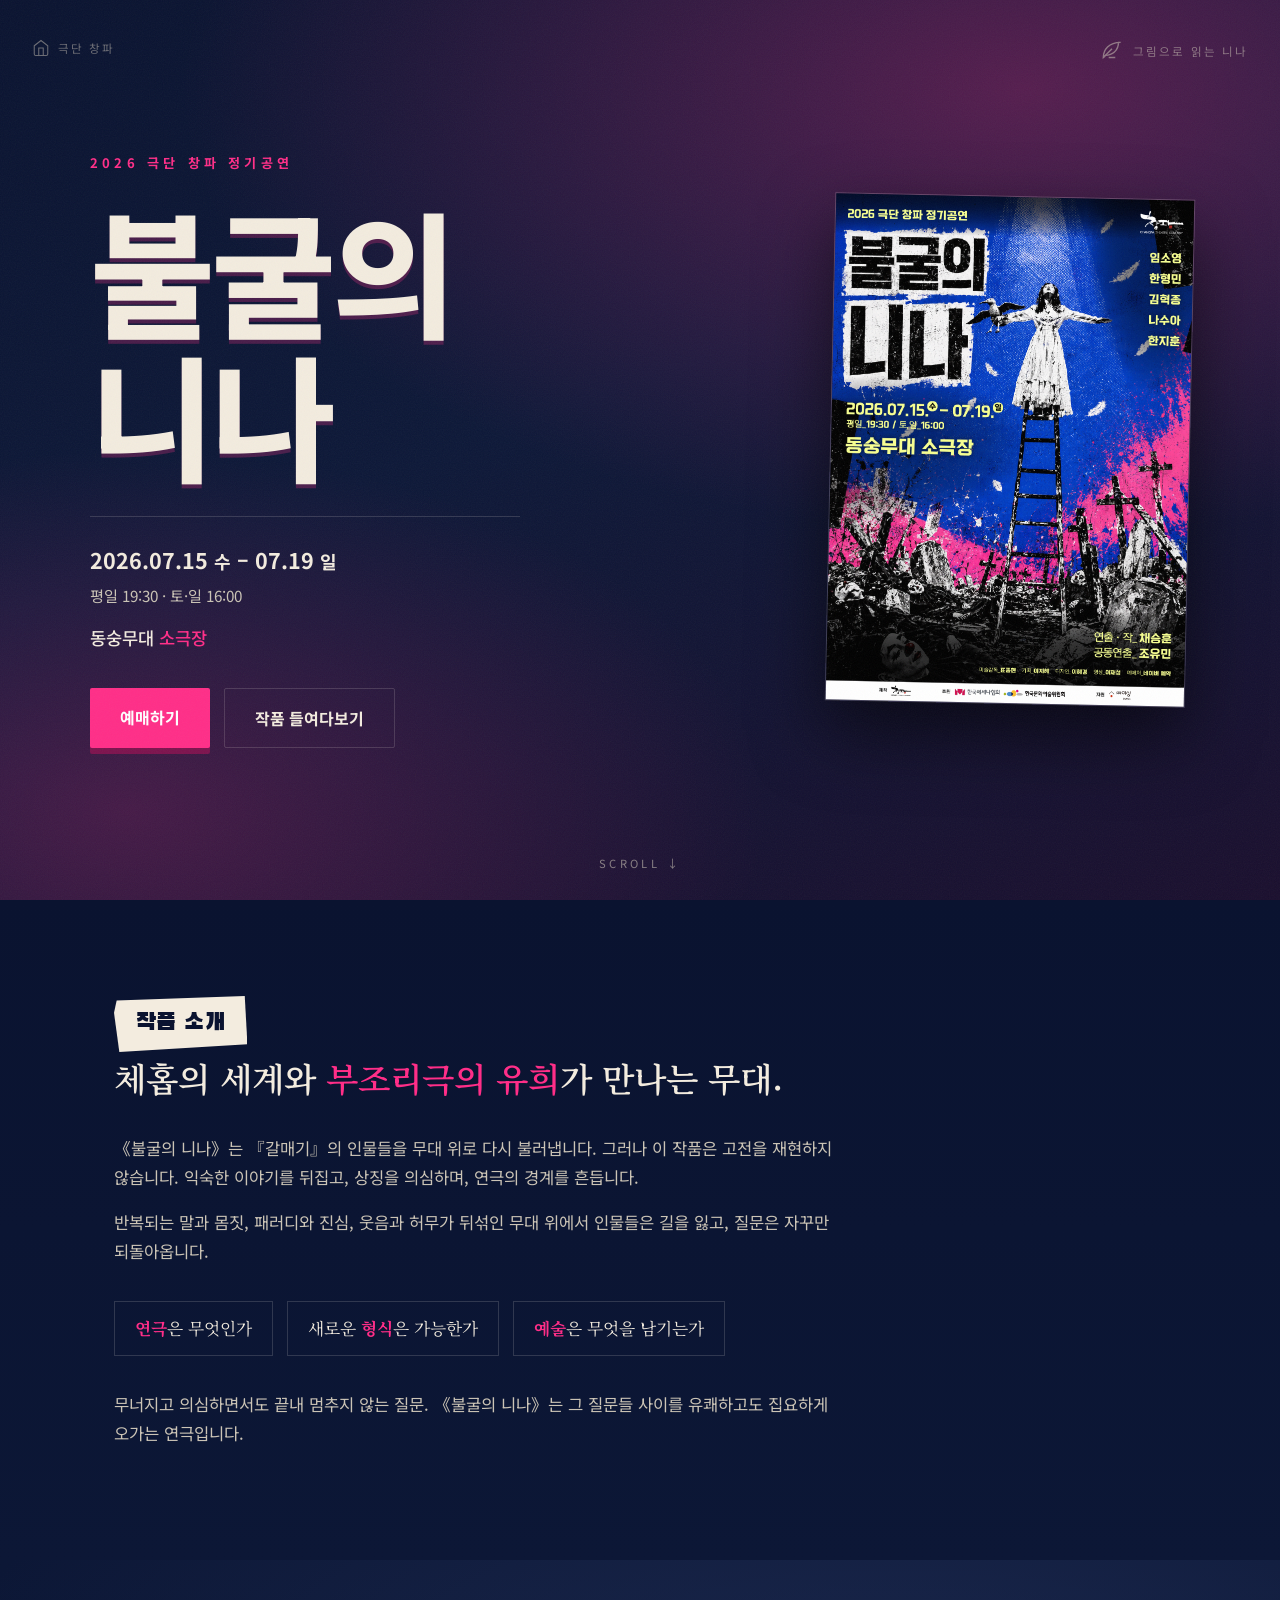
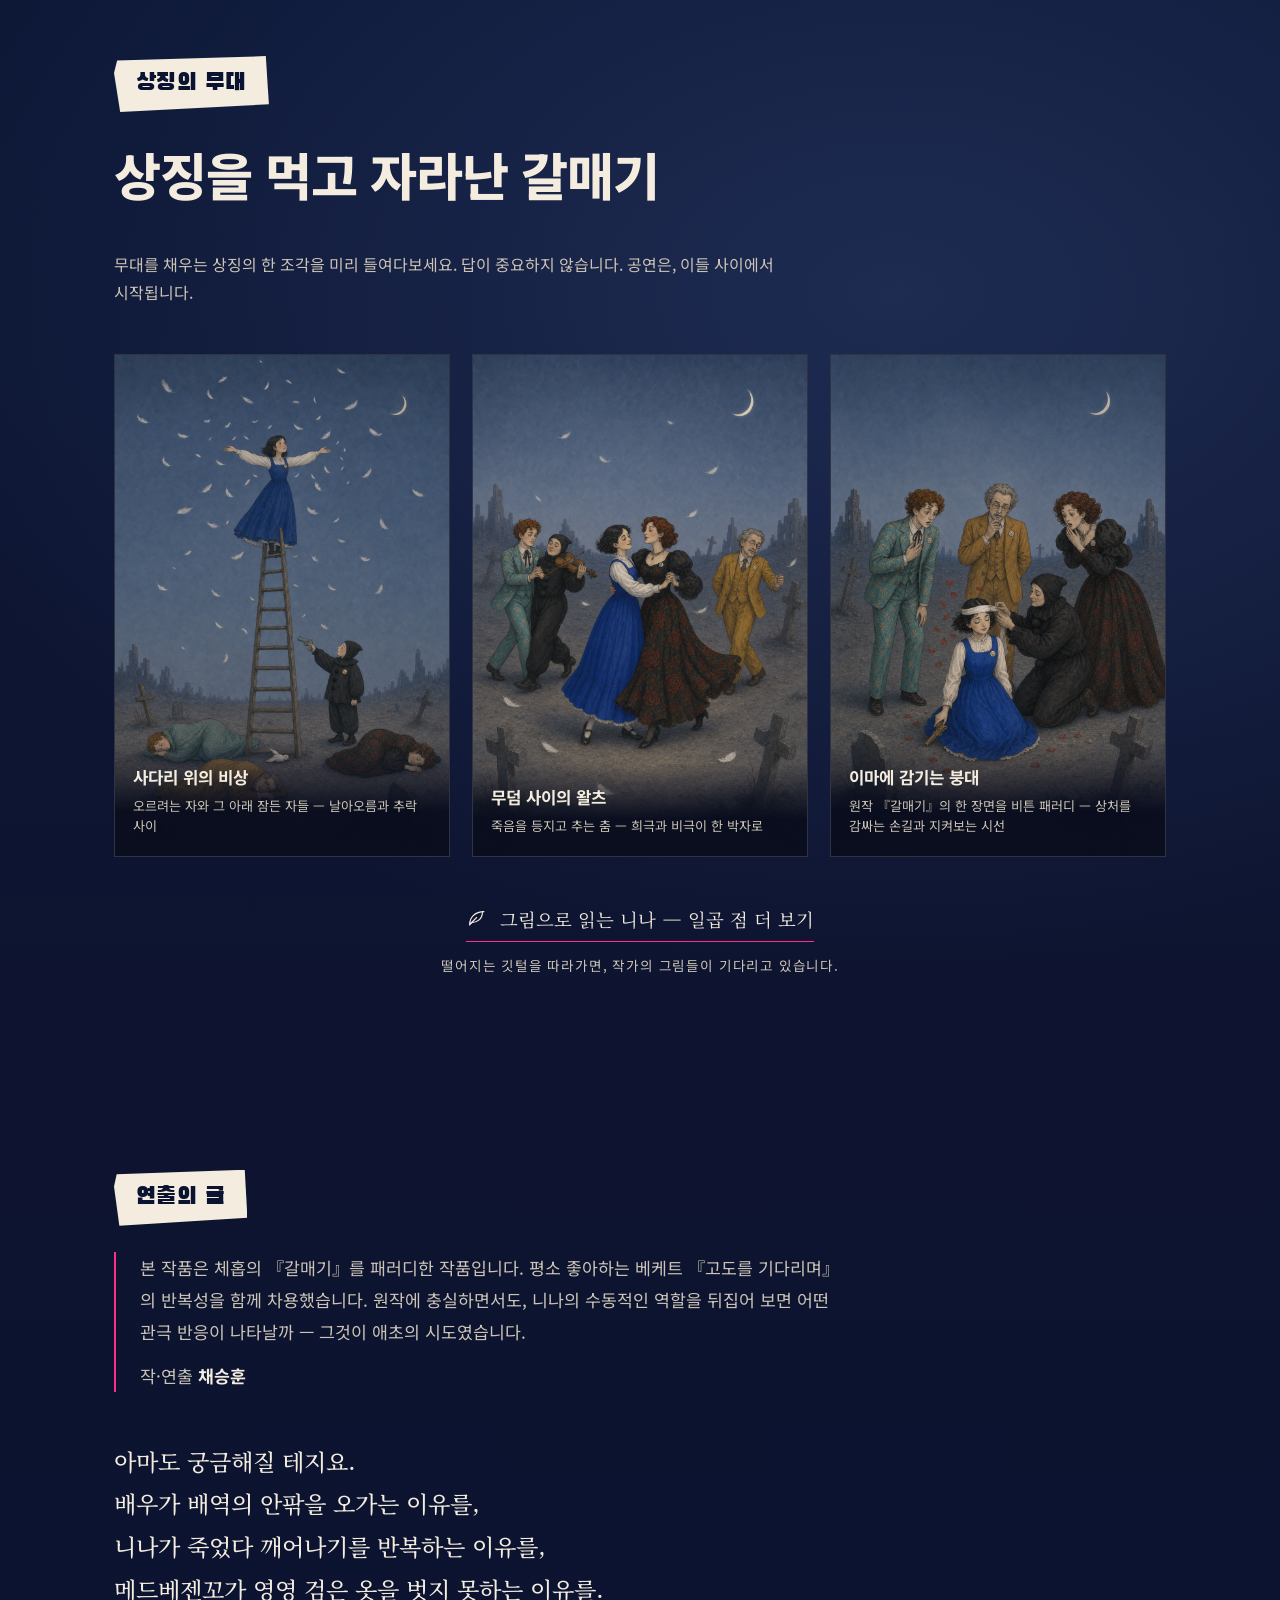
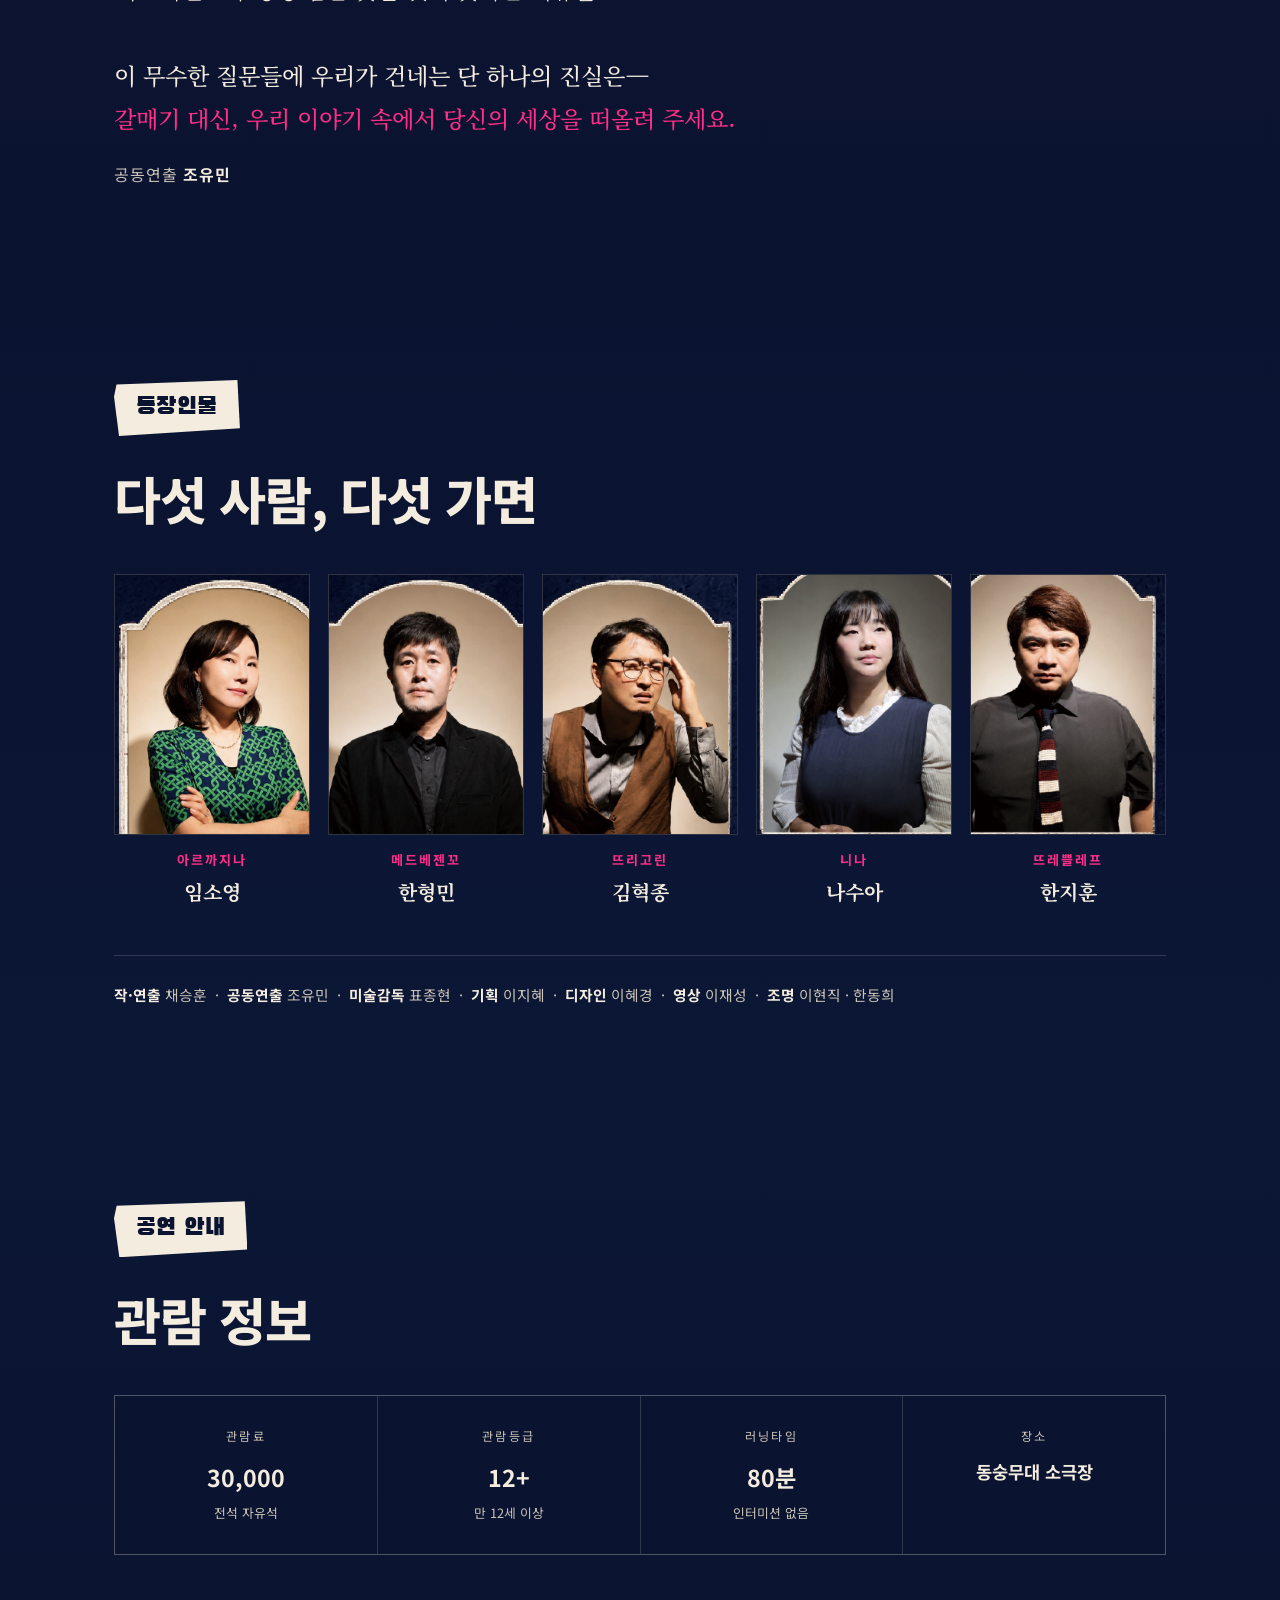
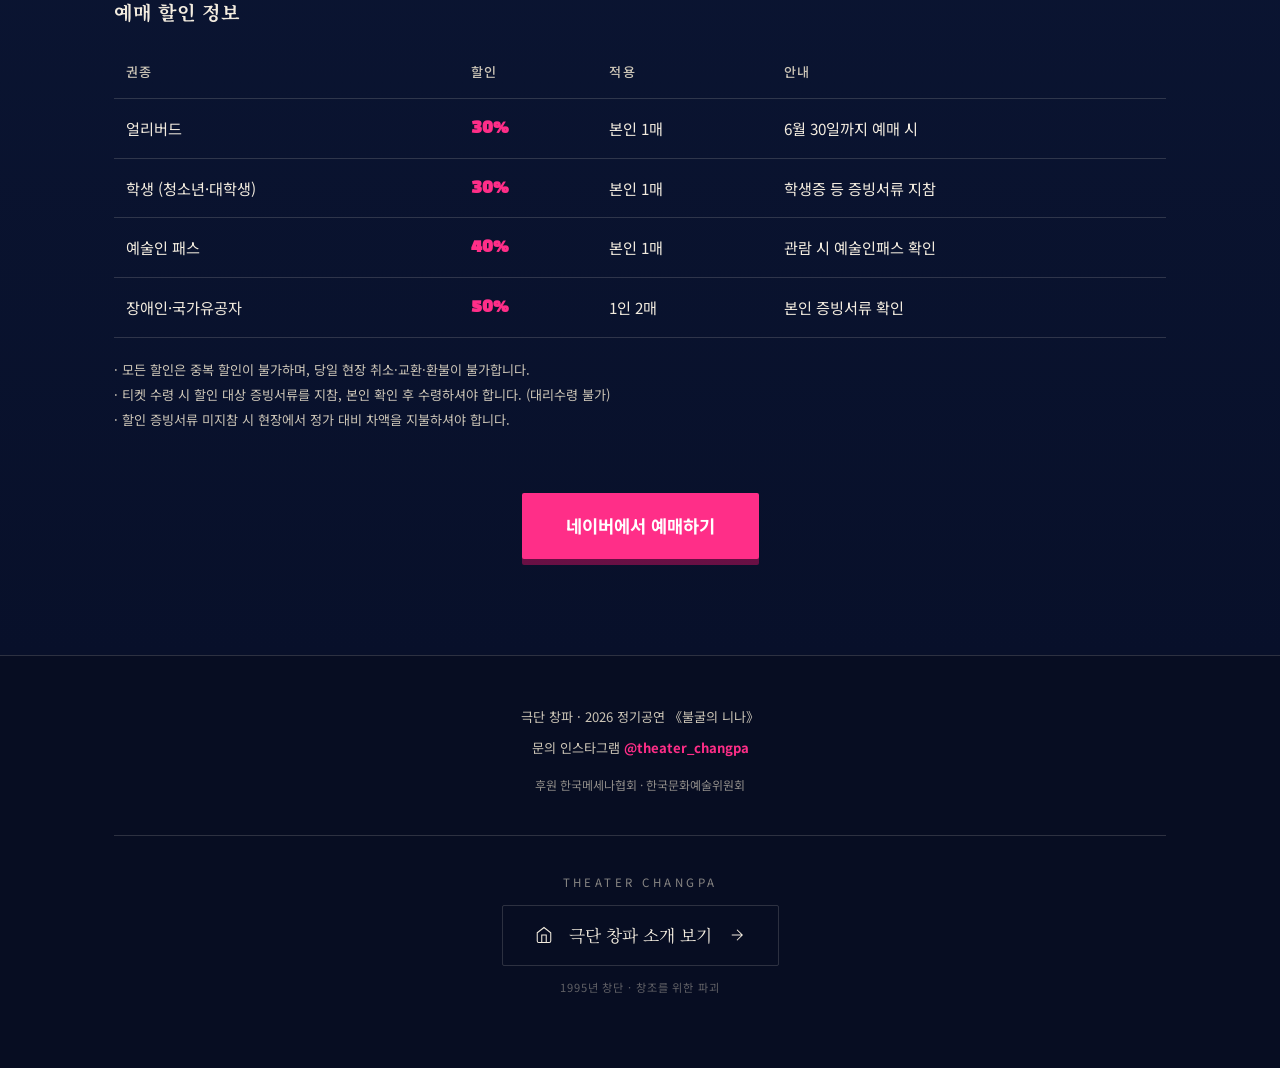
==== commit e9270649: "상징의 무대 첫 문장 삭제 Co-Authored-By: Claude Sonnet 4.6 <noreply@anthropic.com>" ====
--- a/index.html
+++ b/index.html
@@ -266,7 +266,7 @@
   <div class="wrap">
     <span class="stencil">상징의 무대</span>
     <h2 class="heading">상징을 먹고 자라난 갈매기</h2>
-    <p class="intro">이 작품은 말보다 이미지로 먼저 말을 건넵니다. 무대를 채우는 상징의 한 조각을 미리 들여다보세요. 답이 중요하지 않습니다. 공연은, 이들 사이에서 시작됩니다.</p>
+    <p class="intro">무대를 채우는 상징의 한 조각을 미리 들여다보세요. 답이 중요하지 않습니다. 공연은, 이들 사이에서 시작됩니다.</p>
     <div class="meta-grid">
       <div class="card">
         <img src="assets/ref-suicide.png" alt="사다리 위의 니나">
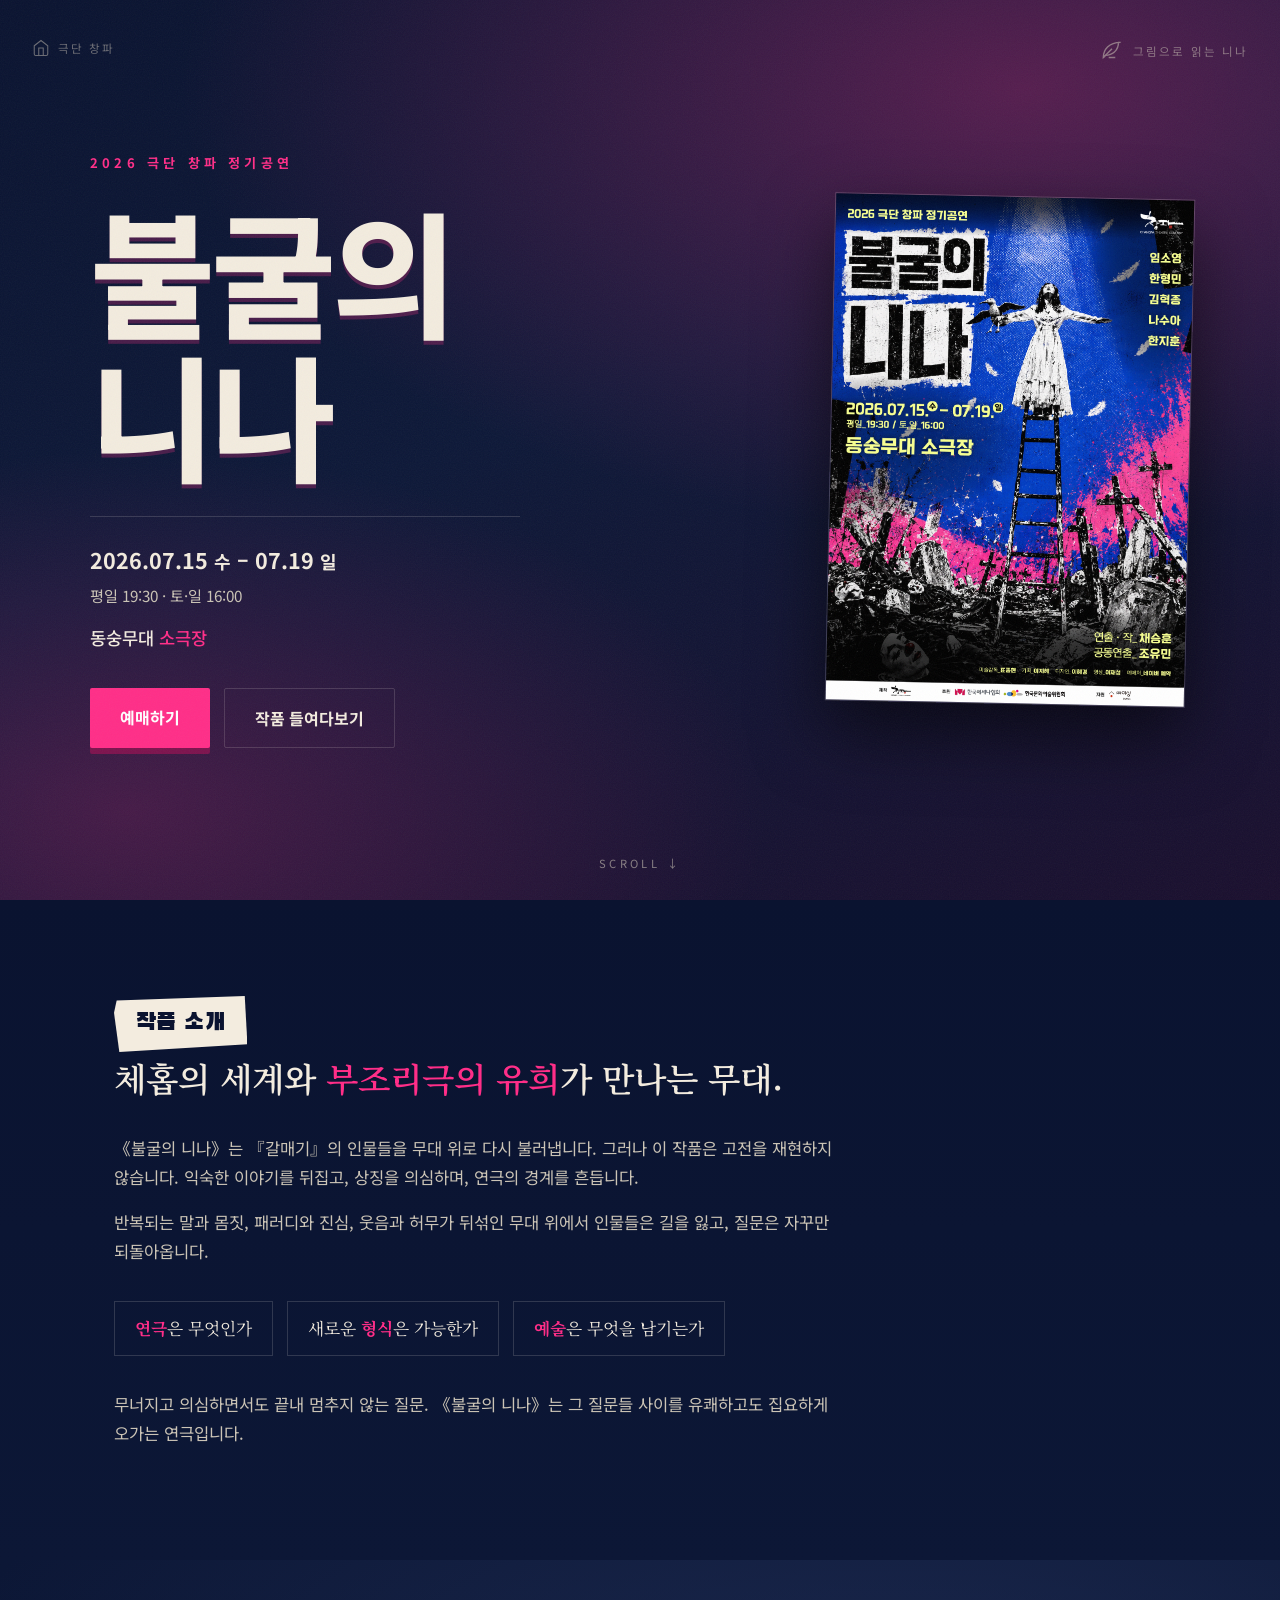
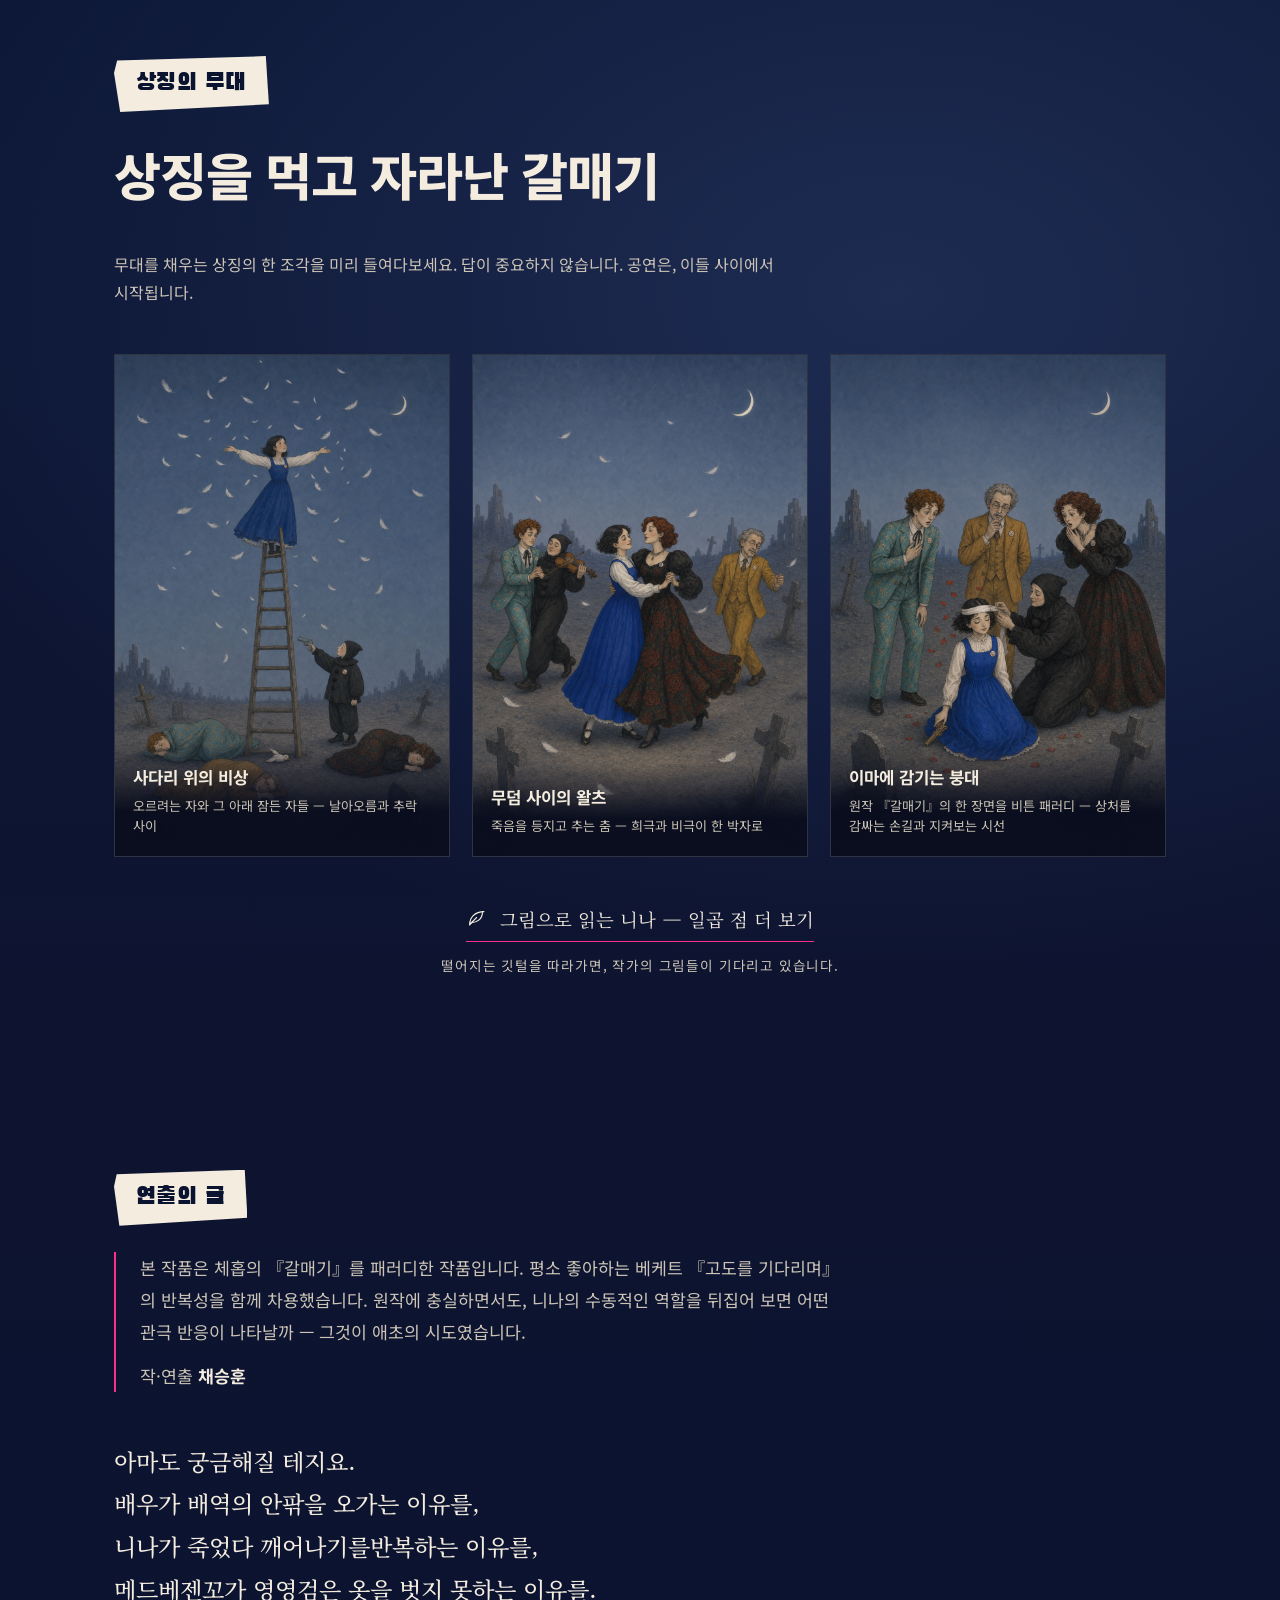
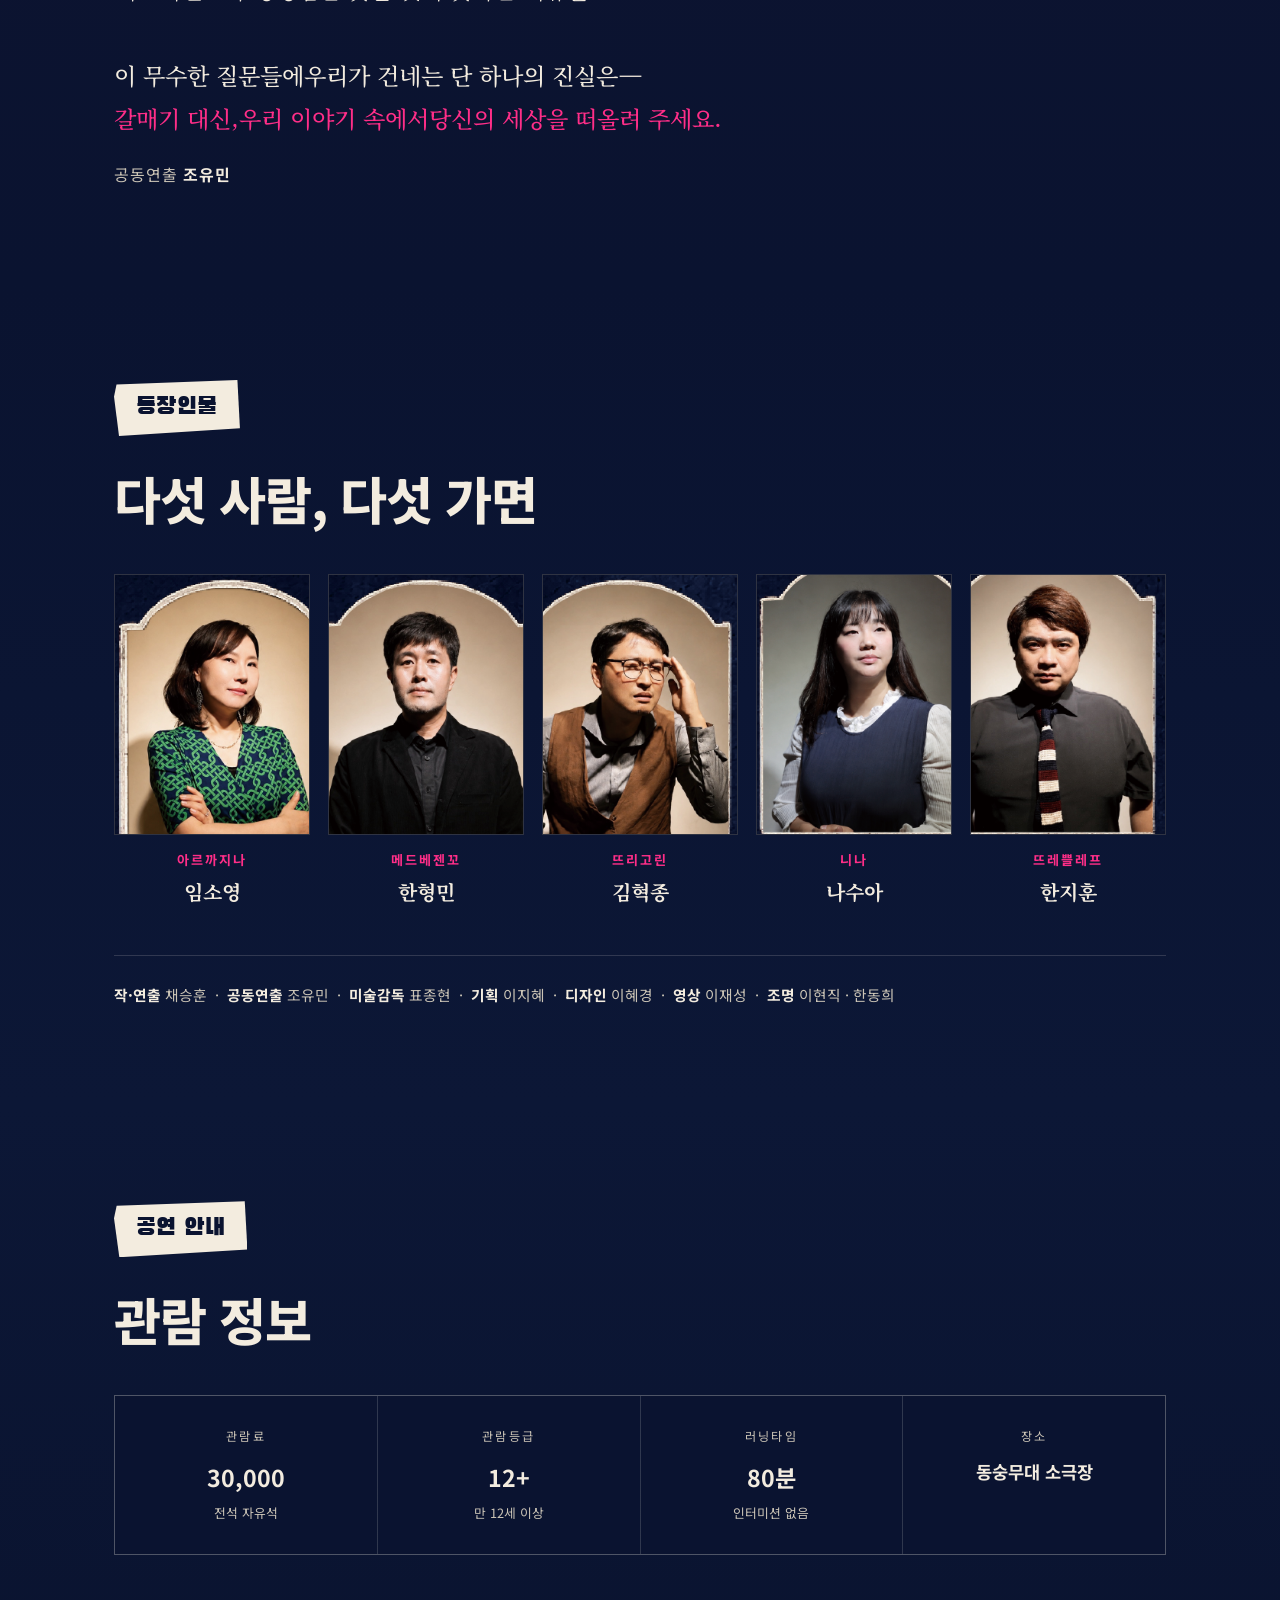
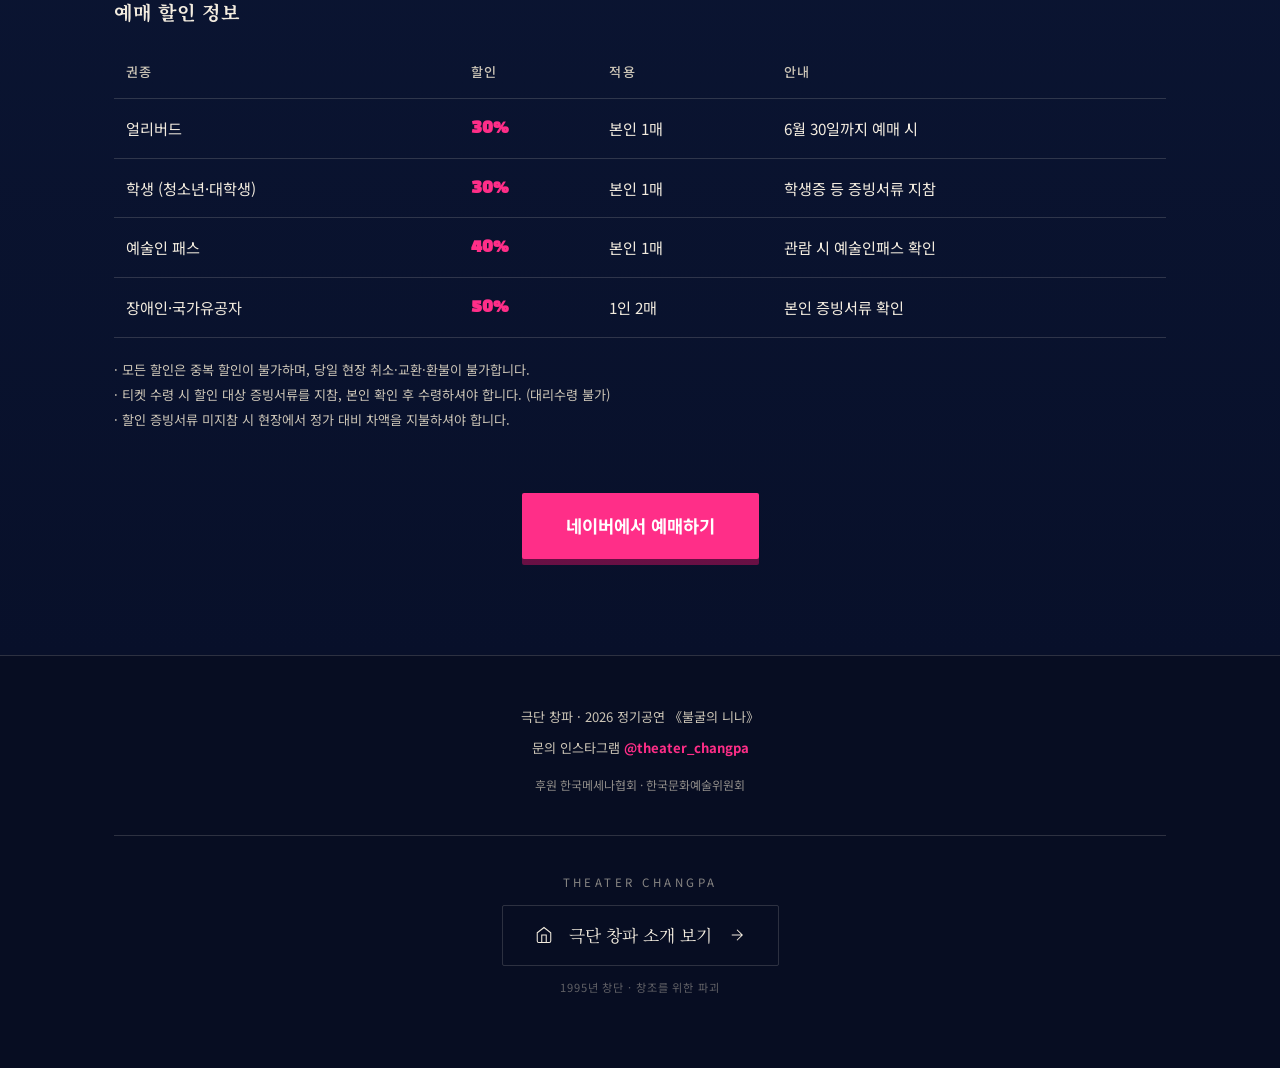
==== commit 3330418e: "조유민 연출의 글 모바일 시(詩) 줄바꿈 최적화 Co-Authored-By: Claude Sonnet 4.6 <noreply@anthropic.com>" ====
--- a/index.html
+++ b/index.html
@@ -198,8 +198,10 @@
     .feather-hint{top:18px;right:16px}
     .company-nav{top:18px;left:16px}
   }
+  .br-mobile{display:none}
   @media(max-width:620px){
     .br-pc{display:none}
+    .br-mobile{display:inline}
   }
   @media(max-width:520px){
     .meta-grid{grid-template-columns:1fr}
@@ -300,12 +302,12 @@
       <p style="margin-top:12px">작·연출 <b>채승훈</b></p>
     </div>
     <p class="note-quote" style="margin-top:48px">
-      아마도 궁금해질 테지요.<br class="br-pc">
-      배우가 배역의 안팎을 오가는 이유를,<br class="br-pc">
-      니나가 죽었다 깨어나기를 반복하는 이유를,<br class="br-pc">
-      메드베젠꼬가 영영 검은 옷을 벗지 못하는 이유를.<br><br class="br-pc">
-      이 무수한 질문들에 우리가 건네는 단 하나의 진실은—<br class="br-pc">
-      <span class="hl">갈매기 대신, 우리 이야기 속에서 당신의 세상을 떠올려 주세요.</span>
+      아마도 궁금해질 테지요.<br>
+      배우가 배역의 안팎을 오가는 이유를,<br>
+      니나가 죽었다 깨어나기를<br class="br-mobile">반복하는 이유를,<br>
+      메드베젠꼬가 영영<br class="br-mobile">검은 옷을 벗지 못하는 이유를.<br><br>
+      이 무수한 질문들에<br class="br-mobile">우리가 건네는 단 하나의 진실은—<br>
+      <span class="hl">갈매기 대신,<br class="br-mobile">우리 이야기 속에서<br class="br-mobile">당신의 세상을 떠올려 주세요.</span>
     </p>
     <p class="note-by">공동연출 <b>조유민</b></p>
   </div>
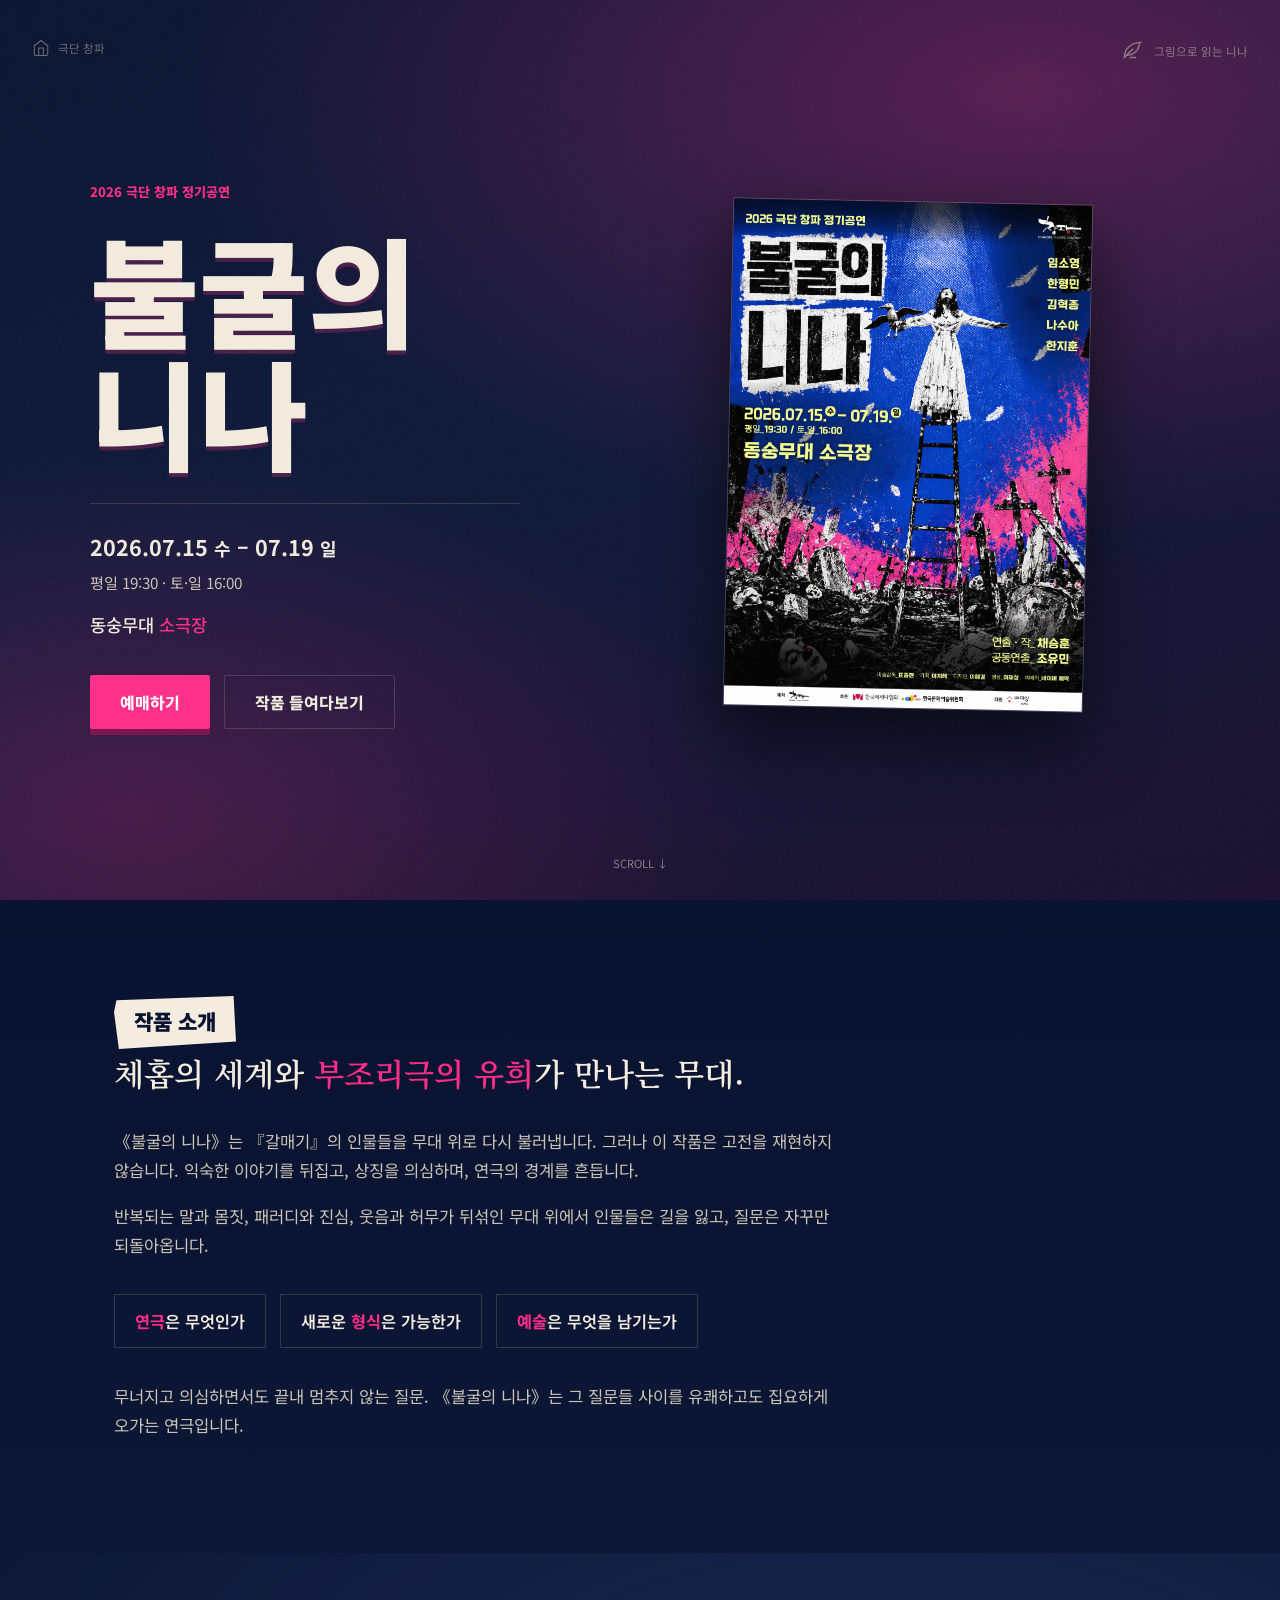
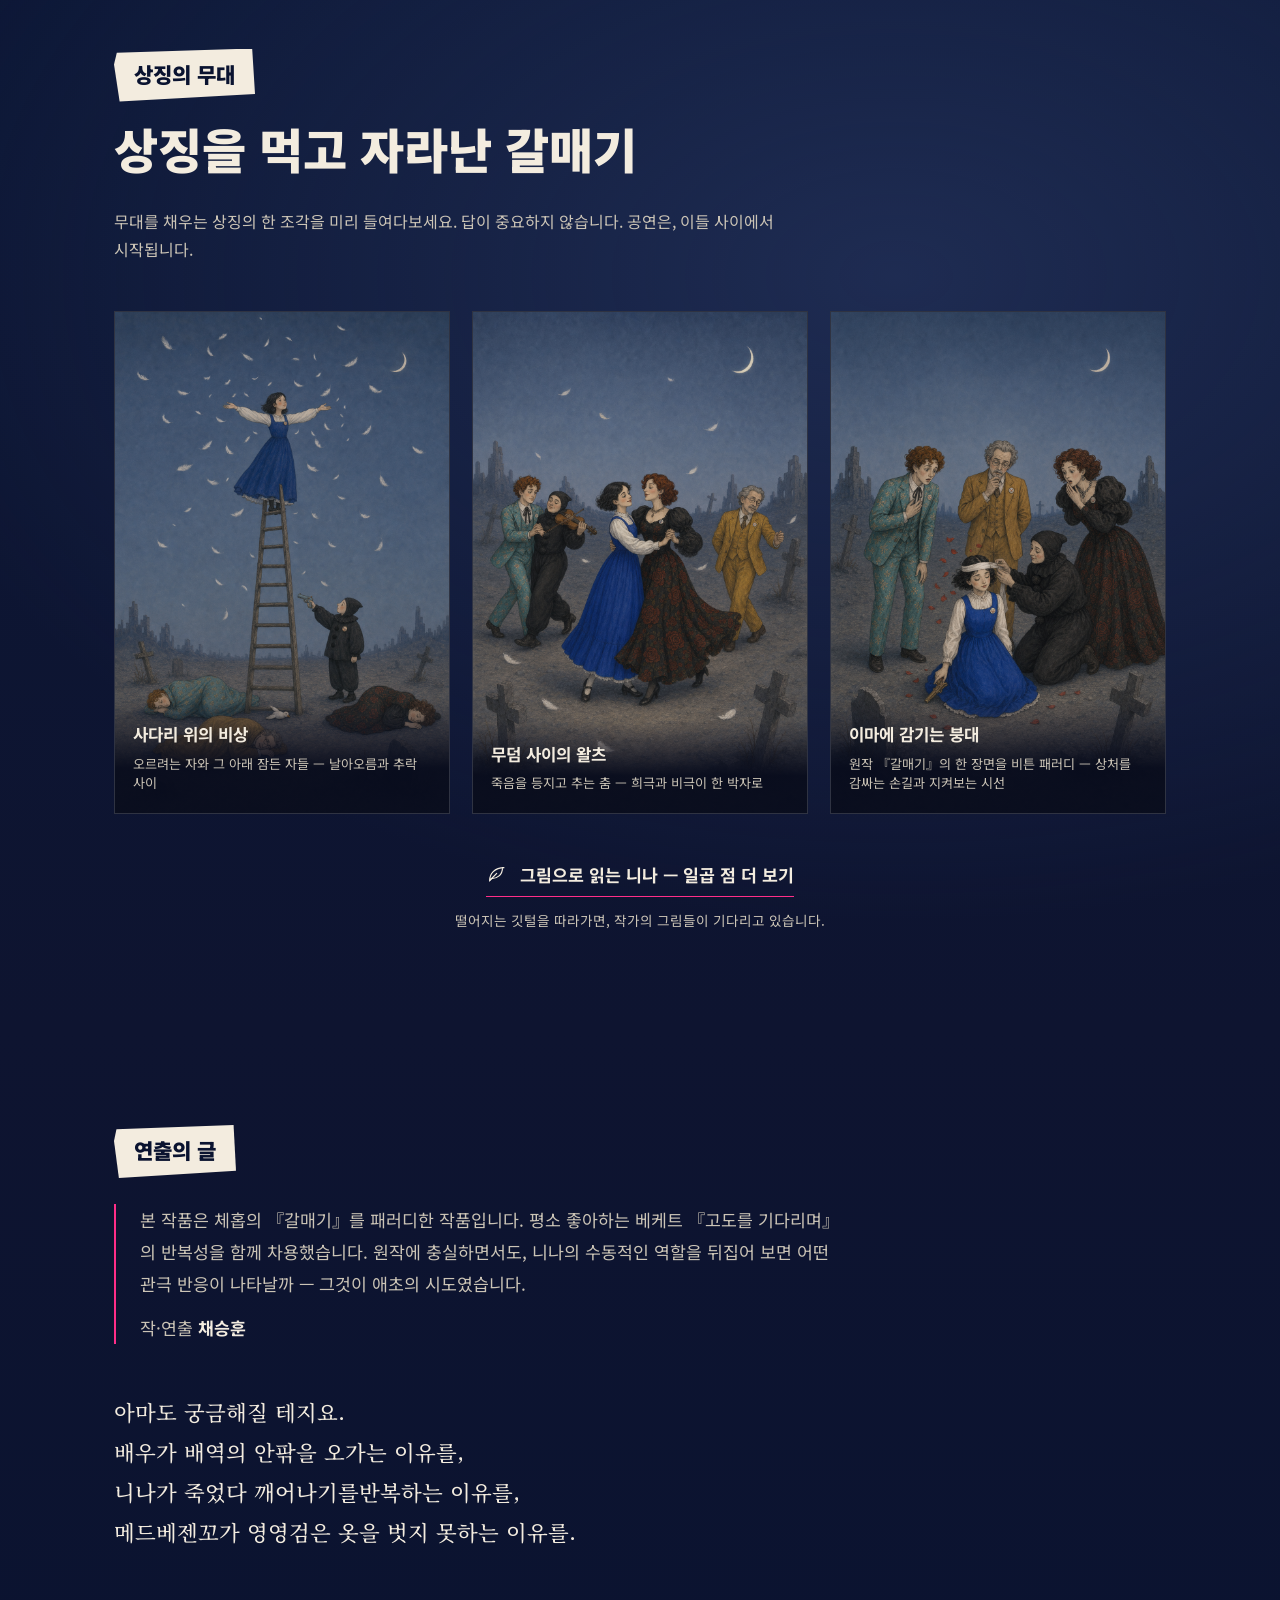
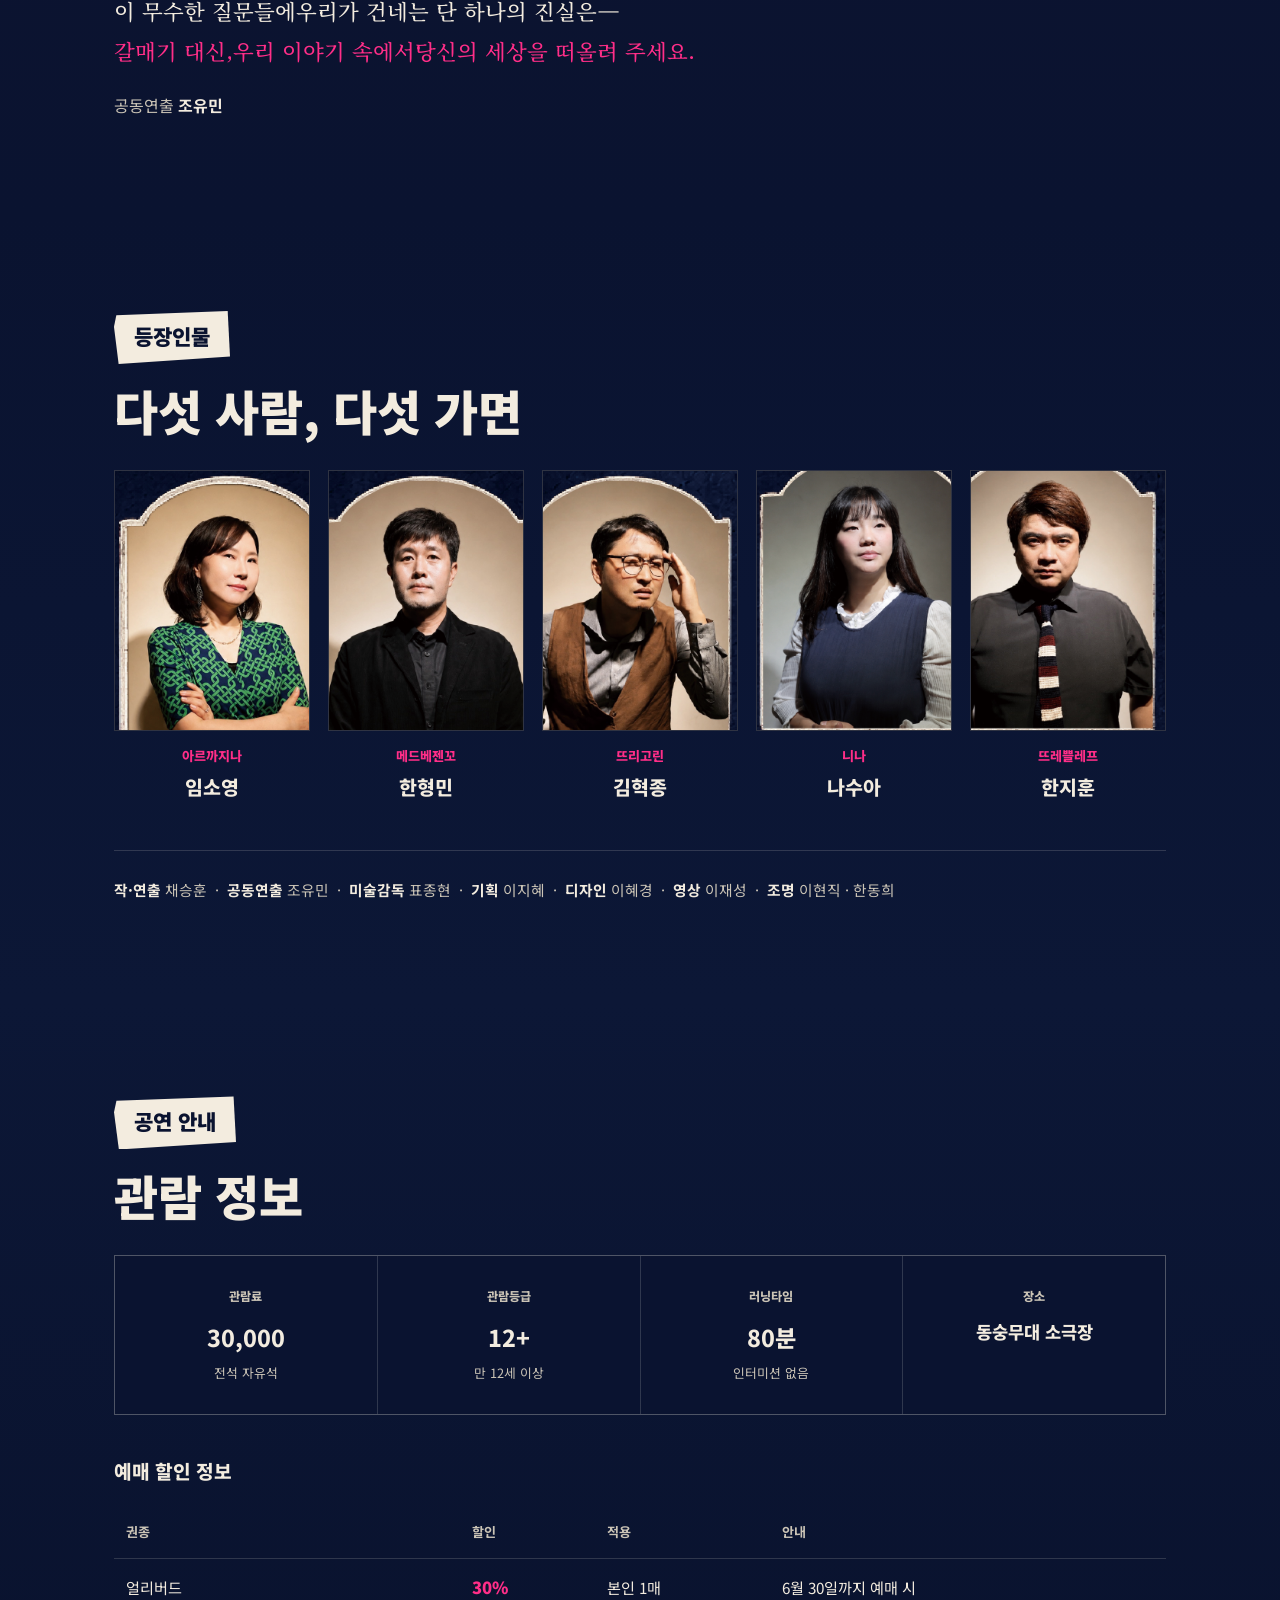
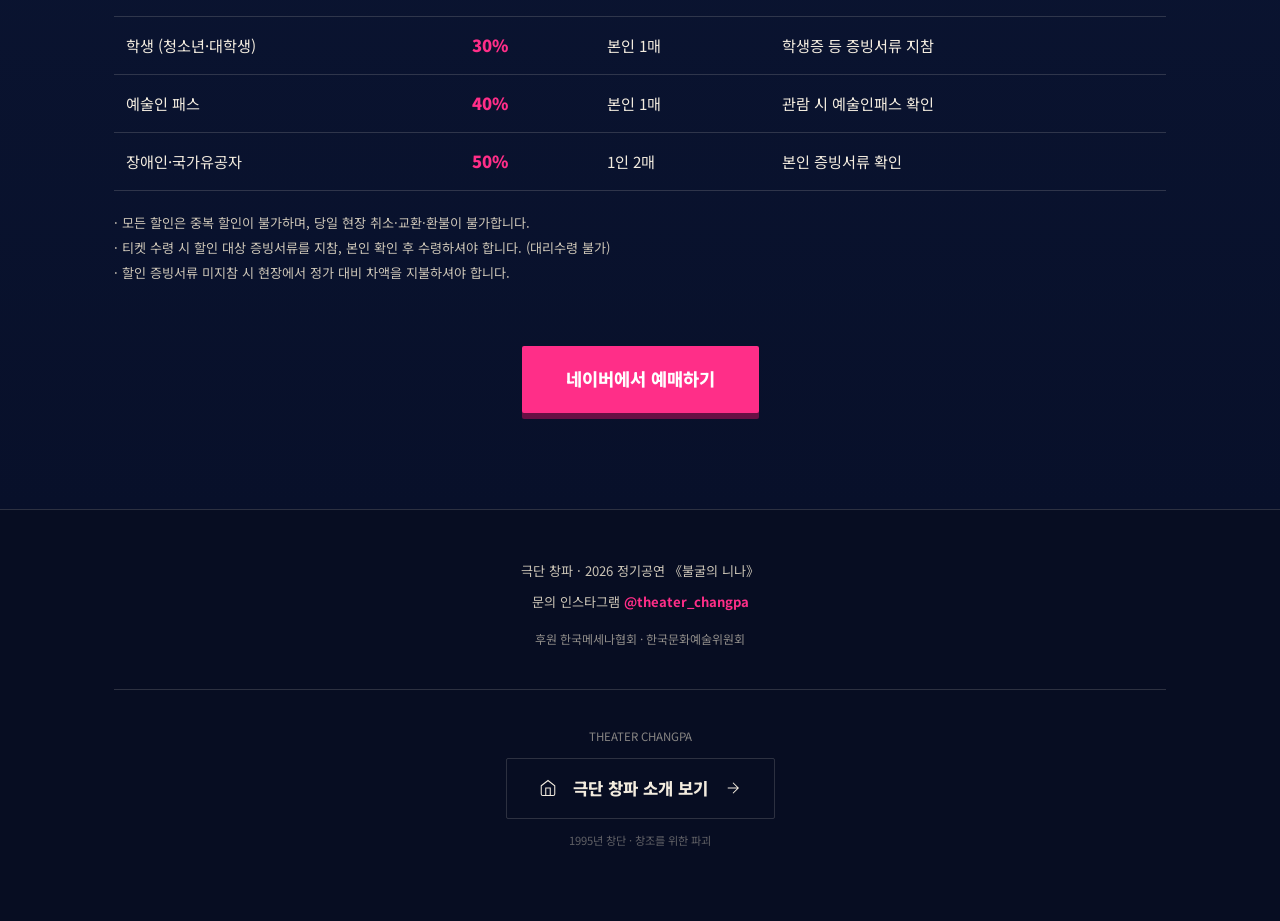
==== commit 7aeb67f3: "니나 페이지 글꼴과 레이아웃 정리" ====
--- a/index.html
+++ b/index.html
@@ -7,7 +7,7 @@
 <meta name="description" content="체홉 『갈매기』를 부조리극으로 다시 불러낸 연극 《불굴의 니나》. 2026.07.15–07.19 동숭무대 소극장.">
 <link rel="preconnect" href="https://fonts.googleapis.com">
 <link rel="preconnect" href="https://fonts.gstatic.com" crossorigin>
-<link href="https://fonts.googleapis.com/css2?family=Black+Han+Sans&family=Noto+Serif+KR:wght@400;500;600;700&family=Noto+Sans+KR:wght@300;400;500;700;800;900&display=swap" rel="stylesheet">
+<link href="https://fonts.googleapis.com/css2?family=Noto+Serif+KR:wght@400;500;600;700&family=Noto+Sans+KR:wght@300;400;500;700;800;900&display=swap" rel="stylesheet">
 <style>
   :root{
     --navy:#0a1330;
@@ -18,13 +18,16 @@
     --paper-dim:#cbc4b6;
     --twilight:#2a3a66;
     --line:rgba(243,236,223,.16);
+    --sans:'Noto Sans KR','Apple SD Gothic Neo','Malgun Gothic',system-ui,sans-serif;
+    --serif:'Noto Serif KR',serif;
   }
   *{box-sizing:border-box;margin:0;padding:0}
   html{scroll-behavior:smooth}
   body{
     background:var(--navy);
     color:var(--paper);
-    font-family:'Noto Sans KR',sans-serif;
+    font-family:var(--sans);
+    font-size:16px;
     line-height:1.75;
     overflow-x:hidden;
     word-break:keep-all;
@@ -34,8 +37,8 @@
     content:"";position:fixed;inset:0;z-index:9999;pointer-events:none;opacity:.05;
     background-image:url("data:image/svg+xml,%3Csvg xmlns='http://www.w3.org/2000/svg' width='160' height='160'%3E%3Cfilter id='n'%3E%3CfeTurbulence type='fractalNoise' baseFrequency='0.85' numOctaves='3'/%3E%3C/filter%3E%3Crect width='100%25' height='100%25' filter='url(%23n)'/%3E%3C/svg%3E");
   }
-  .display{font-family:'Noto Sans KR',sans-serif;font-weight:800;letter-spacing:-.03em;line-height:1.06}
-  .serif{font-family:'Noto Serif KR',serif}
+  .display{font-family:var(--sans);font-weight:900;letter-spacing:0;line-height:1.04}
+  .serif{font-family:var(--serif)}
   a{color:inherit;text-decoration:none}
   img{display:block;max-width:100%}
 
@@ -50,9 +53,9 @@
       linear-gradient(160deg,#0a1330 0%,#0d1838 45%,#1a0f2e 100%);
     overflow:hidden;
   }
-  .hero-grid{display:grid;grid-template-columns:1.15fr .85fr;gap:48px;align-items:center;width:100%;padding:80px 0}
-  .eyebrow{font-size:.82rem;letter-spacing:.32em;color:var(--magenta);font-weight:700;margin-bottom:22px}
-  .hero h1{font-size:clamp(4.2rem,12vw,8.5rem);color:var(--paper);text-shadow:0 4px 0 rgba(255,46,136,.25)}
+  .hero-grid{display:grid;grid-template-columns:minmax(0,1.1fr) minmax(280px,.86fr);gap:48px;align-items:center;width:100%;padding:86px 0 76px}
+  .eyebrow{font-size:.82rem;letter-spacing:0;color:var(--magenta);font-weight:800;margin-bottom:22px;text-transform:uppercase}
+  .hero h1{font-size:7.4rem;color:var(--paper);text-shadow:0 4px 0 rgba(255,46,136,.25)}
   .hero h1 .blk{display:block}
   .hero-meta{margin-top:30px;border-top:1px solid var(--line);padding-top:24px;max-width:430px}
   .hero-meta .date{font-size:1.35rem;font-weight:700;color:var(--paper)}
@@ -61,7 +64,7 @@
   .hero-meta .place span{color:var(--magenta)}
   .cta-row{margin-top:34px;display:flex;gap:14px;flex-wrap:wrap}
   .btn{
-    display:inline-block;padding:15px 30px;font-weight:700;font-size:1rem;border-radius:2px;
+    display:inline-flex;align-items:center;justify-content:center;min-height:54px;padding:0 30px;font-weight:800;font-size:1rem;border-radius:2px;
     background:var(--magenta);color:#fff;transition:transform .15s ease, box-shadow .15s ease;
     box-shadow:0 6px 0 rgba(168,16,86,.6);
   }
@@ -70,37 +73,38 @@
   .btn.ghost:hover{border-color:var(--magenta);color:var(--magenta);transform:translateY(-2px)}
   .poster-frame{position:relative;justify-self:end}
   .poster-frame img{
-    width:min(360px,80vw);border:1px solid rgba(243,236,223,.2);
+    width:min(360px,100%);border:1px solid rgba(243,236,223,.2);
     box-shadow:0 30px 70px rgba(0,0,0,.6);transform:rotate(1.2deg);
   }
   /* drifting feather -> hidden door hint */
   .feather-hint{
     position:absolute;top:38px;right:32px;z-index:5;display:flex;align-items:center;gap:8px;
-    color:var(--paper-dim);font-size:.72rem;letter-spacing:.18em;opacity:.55;transition:opacity .3s, color .3s;
+    color:var(--paper-dim);font-size:.72rem;letter-spacing:0;opacity:.55;transition:opacity .3s, color .3s;
   }
   .feather-hint:hover{opacity:1;color:var(--magenta)}
   .feather-hint svg{width:26px;height:26px;animation:float 5s ease-in-out infinite}
   @keyframes float{0%,100%{transform:translateY(0) rotate(-8deg)}50%{transform:translateY(-9px) rotate(6deg)}}
-  .scroll-cue{position:absolute;bottom:26px;left:50%;transform:translateX(-50%);font-size:.7rem;letter-spacing:.3em;color:var(--paper-dim);opacity:.6}
+  .scroll-cue{position:absolute;bottom:26px;left:50%;transform:translateX(-50%);font-size:.7rem;letter-spacing:0;color:var(--paper-dim);opacity:.6}
 
   /* ---------- SECTION SHELL ---------- */
   section{position:relative;padding:96px 0}
-  .label{font-size:.78rem;letter-spacing:.34em;color:var(--magenta);font-weight:700;margin-bottom:18px}
+  .label{font-size:.78rem;letter-spacing:0;color:var(--magenta);font-weight:800;margin-bottom:18px}
   .stencil{
-    display:inline-block;background:var(--paper);color:var(--navy);font-family:'Black Han Sans',sans-serif;
-    font-size:1.5rem;padding:6px 22px 8px;letter-spacing:.02em;
+    display:inline-block;background:var(--paper);color:var(--navy);font-family:var(--sans);
+    font-size:1.32rem;font-weight:900;padding:7px 20px 9px;letter-spacing:0;
     clip-path:polygon(2% 8%,98% 0,100% 86%,4% 100%,0 30%);
   }
-  h2.heading{font-family:'Noto Sans KR',sans-serif;font-weight:800;letter-spacing:-.02em;font-size:clamp(2rem,5vw,3.2rem);margin:18px 0 30px;color:var(--paper)}
+  h2.heading{font-family:var(--sans);font-weight:900;letter-spacing:0;font-size:3rem;margin:18px 0 30px;color:var(--paper);line-height:1.2}
 
   /* about */
   .about{background:linear-gradient(180deg,#0a1330,#0c1736)}
-  .about-lead{font-family:'Noto Serif KR',serif;font-size:clamp(1.4rem,3.4vw,2.1rem);font-weight:600;line-height:1.55;color:var(--paper);max-width:760px}
+  .about-lead{font-family:var(--serif);font-size:1.95rem;font-weight:600;line-height:1.55;color:var(--paper);max-width:760px}
   .about-lead em{color:var(--magenta);font-style:normal}
   .about-body{margin-top:30px;max-width:720px;color:var(--paper-dim);font-size:1.04rem}
+  .about-body.about-closing{margin-top:34px}
   .about-body p{margin-bottom:16px}
   .qa{display:flex;gap:14px;flex-wrap:wrap;margin-top:34px}
-  .qa span{border:1px solid var(--line);padding:12px 20px;font-family:'Noto Serif KR',serif;font-size:1.05rem;color:var(--paper)}
+  .qa span{border:1px solid var(--line);padding:12px 20px;font-family:var(--sans);font-size:1.02rem;font-weight:600;color:var(--paper)}
   .qa span b{color:var(--magenta);font-weight:700}
 
   /* metaphor teaser */
@@ -117,20 +121,23 @@
   .card .cap b{display:block;font-size:1.05rem;color:var(--paper);margin-bottom:4px}
   .card .cap small{color:var(--paper-dim);font-size:.82rem;line-height:1.5;display:block}
   .door{margin-top:46px;text-align:center}
-  .door a{display:inline-flex;align-items:center;gap:12px;font-family:'Noto Serif KR',serif;font-size:1.15rem;color:var(--paper);
+  .door a{display:inline-flex;align-items:center;gap:12px;font-family:var(--sans);font-size:1.08rem;font-weight:700;color:var(--paper);
     border-bottom:1px solid var(--magenta);padding-bottom:6px;transition:gap .25s,color .25s}
   .door a:hover{gap:20px;color:var(--magenta)}
   .door svg{width:22px;height:22px}
-  .door p{color:var(--paper-dim);font-size:.85rem;margin-top:12px;letter-spacing:.06em}
+  .door p{color:var(--paper-dim);font-size:.85rem;margin-top:12px;letter-spacing:0}
 
   /* director note */
   .note{background:linear-gradient(180deg,#0e1430,#0a1330)}
-  .note-quote{font-family:'Noto Serif KR',serif;font-size:clamp(1.1rem,2.2vw,1.45rem);line-height:1.85;color:var(--paper);max-width:840px;font-weight:500}
+  .note-quote{font-family:var(--serif);font-size:1.34rem;line-height:1.86;color:var(--paper);max-width:840px;font-weight:500}
   .note-quote .hl{color:var(--magenta)}
-  .note-by{margin-top:20px;color:var(--paper-dim);letter-spacing:.06em}
+  .note-by{margin-top:20px;color:var(--paper-dim);letter-spacing:0}
   .note-by b{color:var(--paper)}
   .note-chae{border-left:2px solid var(--magenta);padding-left:24px;max-width:720px;color:var(--paper-dim);font-size:1.08rem;line-height:1.85}
   .note-chae b{color:var(--paper)}
+  .note-chae.note-opening{margin-top:26px}
+  .note-chae .note-credit{margin-top:12px}
+  .note-quote.note-main{margin-top:48px}
 
   /* cast */
   .cast{background:linear-gradient(180deg,#0a1330,#0c1736)}
@@ -138,8 +145,8 @@
   .actor{text-align:center}
   .actor .ph{position:relative;overflow:hidden;border:1px solid var(--line);background:#0a1024;aspect-ratio:3/4}
   .actor .ph img{width:100%;height:100%;object-fit:cover;filter:saturate(.95)}
-  .actor .role{margin-top:14px;color:var(--magenta);font-size:.82rem;letter-spacing:.14em;font-weight:700}
-  .actor .name{font-family:'Noto Serif KR',serif;font-size:1.25rem;font-weight:700;color:var(--paper);margin-top:2px}
+  .actor .role{margin-top:14px;color:var(--magenta);font-size:.82rem;letter-spacing:0;font-weight:800}
+  .actor .name{font-family:var(--sans);font-size:1.22rem;font-weight:800;color:var(--paper);margin-top:2px}
   .staff{margin-top:46px;border-top:1px solid var(--line);padding-top:24px;color:var(--paper-dim);font-size:.92rem;line-height:2}
   .staff b{color:var(--paper)}
 
@@ -147,28 +154,30 @@
   .info{background:linear-gradient(180deg,#0c1736,#08102a)}
   .info-grid{display:grid;grid-template-columns:repeat(4,1fr);gap:1px;background:var(--line);border:1px solid var(--line)}
   .info-grid .cell{background:var(--navy);padding:30px 22px;text-align:center}
-  .info-grid .cell .k{font-size:.76rem;letter-spacing:.2em;color:var(--paper-dim);margin-bottom:10px}
-  .info-grid .cell .v{font-family:'Noto Sans KR',sans-serif;font-weight:700;font-size:1.45rem;color:var(--paper)}
-  .info-grid .cell .v small{display:block;font-family:'Noto Sans KR';font-size:.8rem;color:var(--paper-dim);font-weight:400;margin-top:4px}
+  .info-grid .cell .k{font-size:.76rem;letter-spacing:0;color:var(--paper-dim);margin-bottom:10px;font-weight:800}
+  .info-grid .cell .v{font-family:var(--sans);font-weight:800;font-size:1.45rem;color:var(--paper)}
+  .info-grid .cell .v small{display:block;font-family:var(--sans);font-size:.8rem;color:var(--paper-dim);font-weight:400;margin-top:4px}
   .info-grid .cell .v.place{font-size:1.1rem}
   .disc{margin-top:40px}
-  .disc h3{font-family:'Noto Serif KR',serif;color:var(--paper);font-size:1.2rem;margin-bottom:18px}
-  table{width:100%;border-collapse:collapse;font-size:.95rem}
+  .disc{overflow-x:auto}
+  .disc h3{font-family:var(--sans);color:var(--paper);font-size:1.2rem;margin-bottom:18px;font-weight:800}
+  table{width:100%;min-width:680px;border-collapse:collapse;font-size:.95rem}
   th,td{padding:14px 12px;text-align:left;border-bottom:1px solid var(--line)}
-  th{color:var(--paper-dim);font-weight:500;font-size:.82rem;letter-spacing:.08em}
-  td .pct{color:var(--magenta);font-weight:700;font-family:'Black Han Sans',sans-serif;font-size:1.1rem}
+  th{color:var(--paper-dim);font-weight:700;font-size:.82rem;letter-spacing:0}
+  td .pct{color:var(--magenta);font-weight:900;font-family:var(--sans);font-size:1.04rem}
   .notice{margin-top:20px;color:var(--paper-dim);font-size:.82rem;line-height:1.9}
   .final-cta{text-align:center;margin-top:60px}
   .final-cta .btn{font-size:1.1rem;padding:18px 44px}
 
   footer{padding:50px 0 70px;text-align:center;color:var(--paper-dim);font-size:.82rem;border-top:1px solid var(--line);background:#070d22}
+  footer .contact{margin-top:8px}
   footer .ig{color:var(--magenta);font-weight:700}
   footer .support{margin-top:14px;font-size:.75rem;opacity:.7}
 
   /* ---------- COMPANY NAV (top-left) ---------- */
   .company-nav{
     position:absolute;top:38px;left:32px;z-index:5;display:flex;align-items:center;gap:8px;
-    color:var(--paper-dim);font-size:.72rem;letter-spacing:.18em;opacity:.5;transition:opacity .3s,color .3s;
+    color:var(--paper-dim);font-size:.72rem;letter-spacing:0;opacity:.5;transition:opacity .3s,color .3s;
   }
   .company-nav:hover{opacity:1;color:var(--magenta)}
   .company-nav svg{width:18px;height:18px;flex-shrink:0}
@@ -178,19 +187,21 @@
     border-top:1px solid var(--line);margin-top:40px;padding-top:36px;
     display:flex;flex-direction:column;align-items:center;gap:12px;
   }
-  .changpa-gate .gate-label{font-size:.72rem;letter-spacing:.3em;color:var(--paper-dim);opacity:.65}
+  .changpa-gate .gate-label{font-size:.72rem;letter-spacing:0;color:var(--paper-dim);opacity:.65}
   .changpa-gate .gate-link{
     display:inline-flex;align-items:center;gap:16px;
-    font-family:'Noto Serif KR',serif;font-size:1.05rem;color:var(--paper);
+    font-family:var(--sans);font-size:1.04rem;font-weight:800;color:var(--paper);
     border:1px solid var(--line);padding:15px 32px;border-radius:2px;
     transition:border-color .25s,color .25s,background .25s;
   }
   .changpa-gate .gate-link:hover{border-color:var(--magenta);color:var(--magenta);background:rgba(255,46,136,.04)}
   .changpa-gate .gate-link svg{width:18px;height:18px;flex-shrink:0}
-  .changpa-gate .gate-note{font-size:.7rem;opacity:.45;letter-spacing:.08em}
+  .changpa-gate .gate-note{font-size:.7rem;opacity:.45;letter-spacing:0}
 
   @media(max-width:880px){
-    .hero-grid{grid-template-columns:1fr;gap:36px;text-align:left}
+    .hero{min-height:auto}
+    .hero-grid{grid-template-columns:1fr;gap:36px;text-align:left;padding:104px 0 72px}
+    .hero h1{font-size:5.4rem}
     .poster-frame{justify-self:start}
     .meta-grid{grid-template-columns:1fr 1fr}
     .cast-grid{grid-template-columns:repeat(2,1fr)}
@@ -204,8 +215,17 @@
     .br-mobile{display:inline}
   }
   @media(max-width:520px){
+    .wrap{padding:0 20px}
+    .hero-grid{padding:112px 0 66px}
+    .hero h1{font-size:4.08rem}
+    .hero-meta .date{font-size:1.12rem}
+    h2.heading{font-size:2.08rem}
+    .about-lead{font-size:1.36rem}
+    .note-quote{font-size:1.08rem}
+    .btn{width:100%}
     .meta-grid{grid-template-columns:1fr}
     .cast-grid{grid-template-columns:1fr 1fr}
+    .info-grid{grid-template-columns:1fr}
     section{padding:70px 0}
   }
 </style>
@@ -257,7 +277,7 @@
       <span>새로운 <b>형식</b>은 가능한가</span>
       <span><b>예술</b>은 무엇을 남기는가</span>
     </div>
-    <div class="about-body" style="margin-top:34px">
+    <div class="about-body about-closing">
       <p>무너지고 의심하면서도 끝내 멈추지 않는 질문. 《불굴의 니나》는 그 질문들 사이를 유쾌하고도 집요하게 오가는 연극입니다.</p>
     </div>
   </div>
@@ -297,11 +317,11 @@
 <section class="note">
   <div class="wrap">
     <span class="stencil">연출의 글</span>
-    <div class="note-chae" style="margin-top:26px">
+    <div class="note-chae note-opening">
       <p>본 작품은 체홉의 『갈매기』를 패러디한 작품입니다. 평소 좋아하는 베케트 『고도를 기다리며』의 반복성을 함께 차용했습니다. 원작에 충실하면서도, 니나의 수동적인 역할을 뒤집어 보면 어떤 관극 반응이 나타날까 — 그것이 애초의 시도였습니다.</p>
-      <p style="margin-top:12px">작·연출 <b>채승훈</b></p>
-    </div>
-    <p class="note-quote" style="margin-top:48px">
+      <p class="note-credit">작·연출 <b>채승훈</b></p>
+    </div>
+    <p class="note-quote note-main">
       아마도 궁금해질 테지요.<br>
       배우가 배역의 안팎을 오가는 이유를,<br>
       니나가 죽었다 깨어나기를<br class="br-mobile">반복하는 이유를,<br>
@@ -370,7 +390,7 @@
 <footer>
   <div class="wrap">
     <p>극단 창파 · 2026 정기공연 《불굴의 니나》</p>
-    <p style="margin-top:8px">문의 인스타그램 <a href="https://www.instagram.com/theater_changpa" target="_blank" rel="noopener" class="ig">@theater_changpa</a></p>
+    <p class="contact">문의 인스타그램 <a href="https://www.instagram.com/theater_changpa" target="_blank" rel="noopener" class="ig">@theater_changpa</a></p>
     <p class="support">후원 한국메세나협회 · 한국문화예술위원회</p>
 
     <div class="changpa-gate">
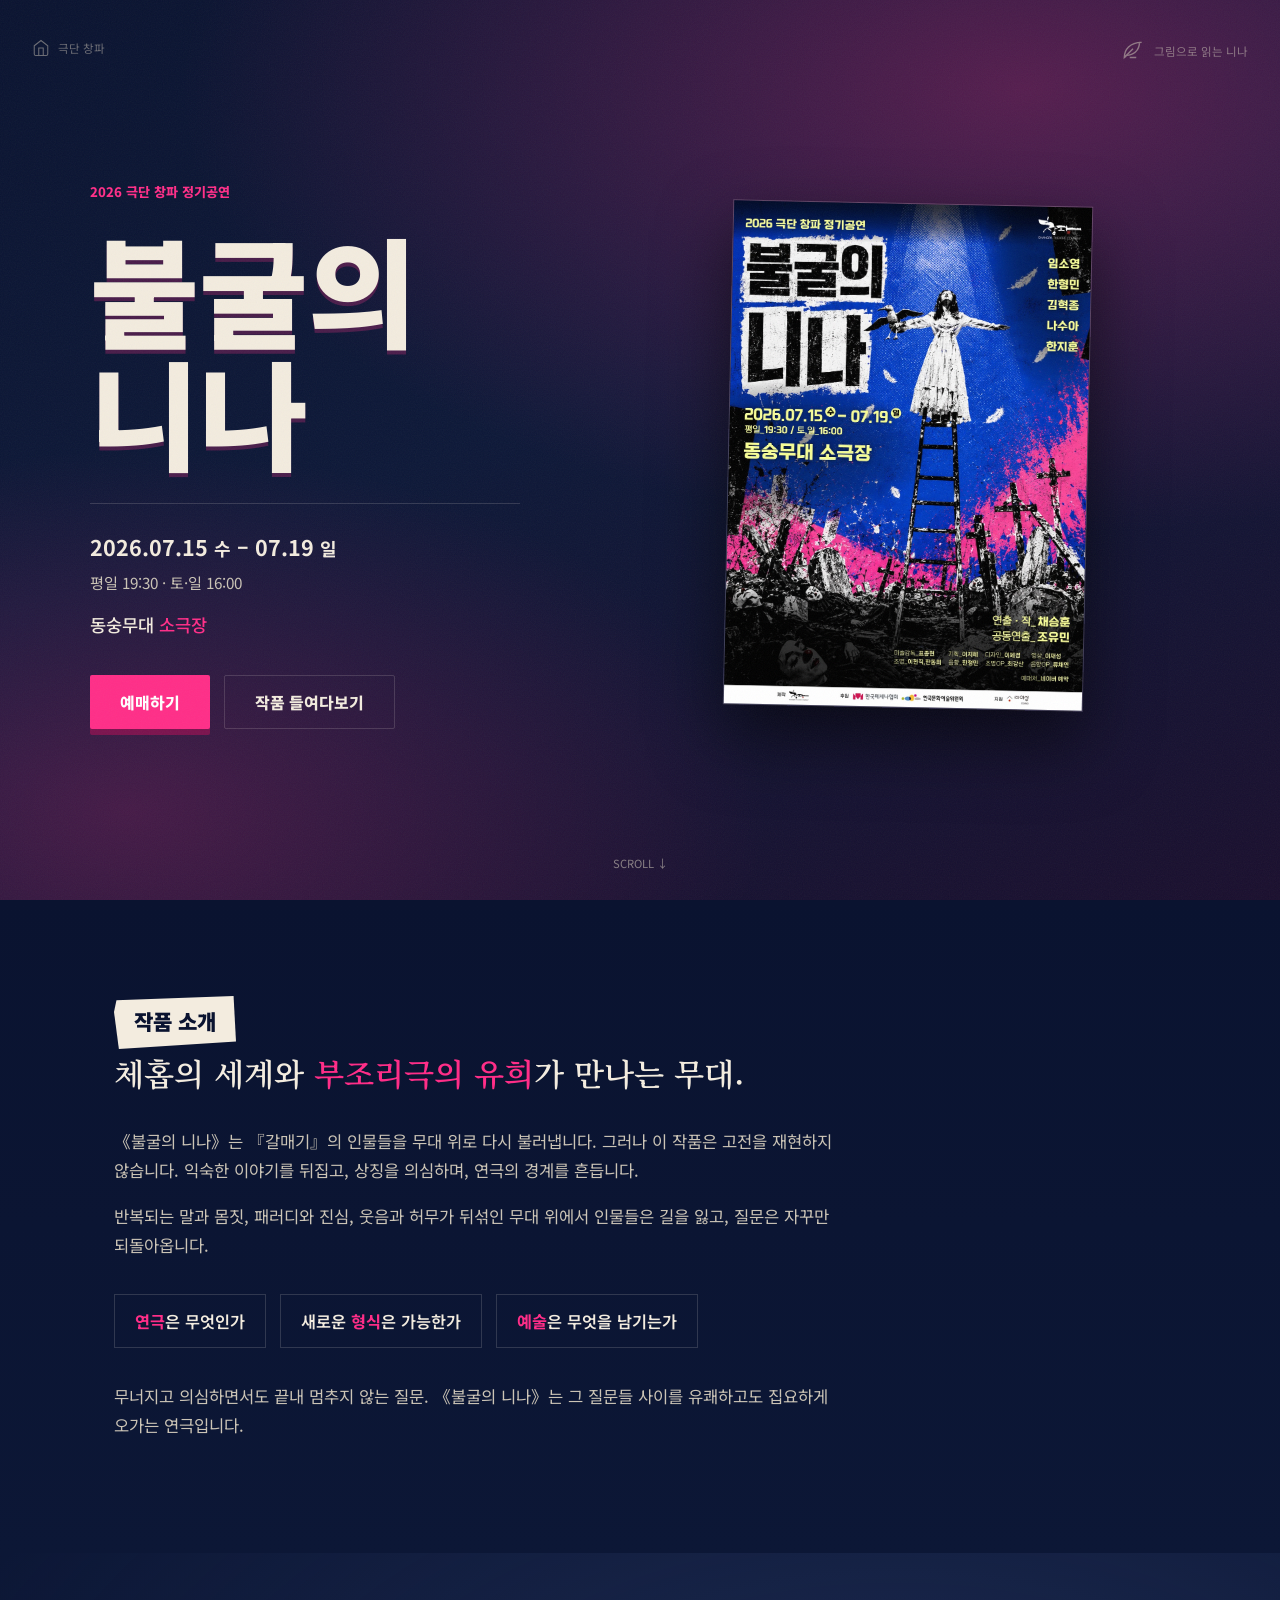
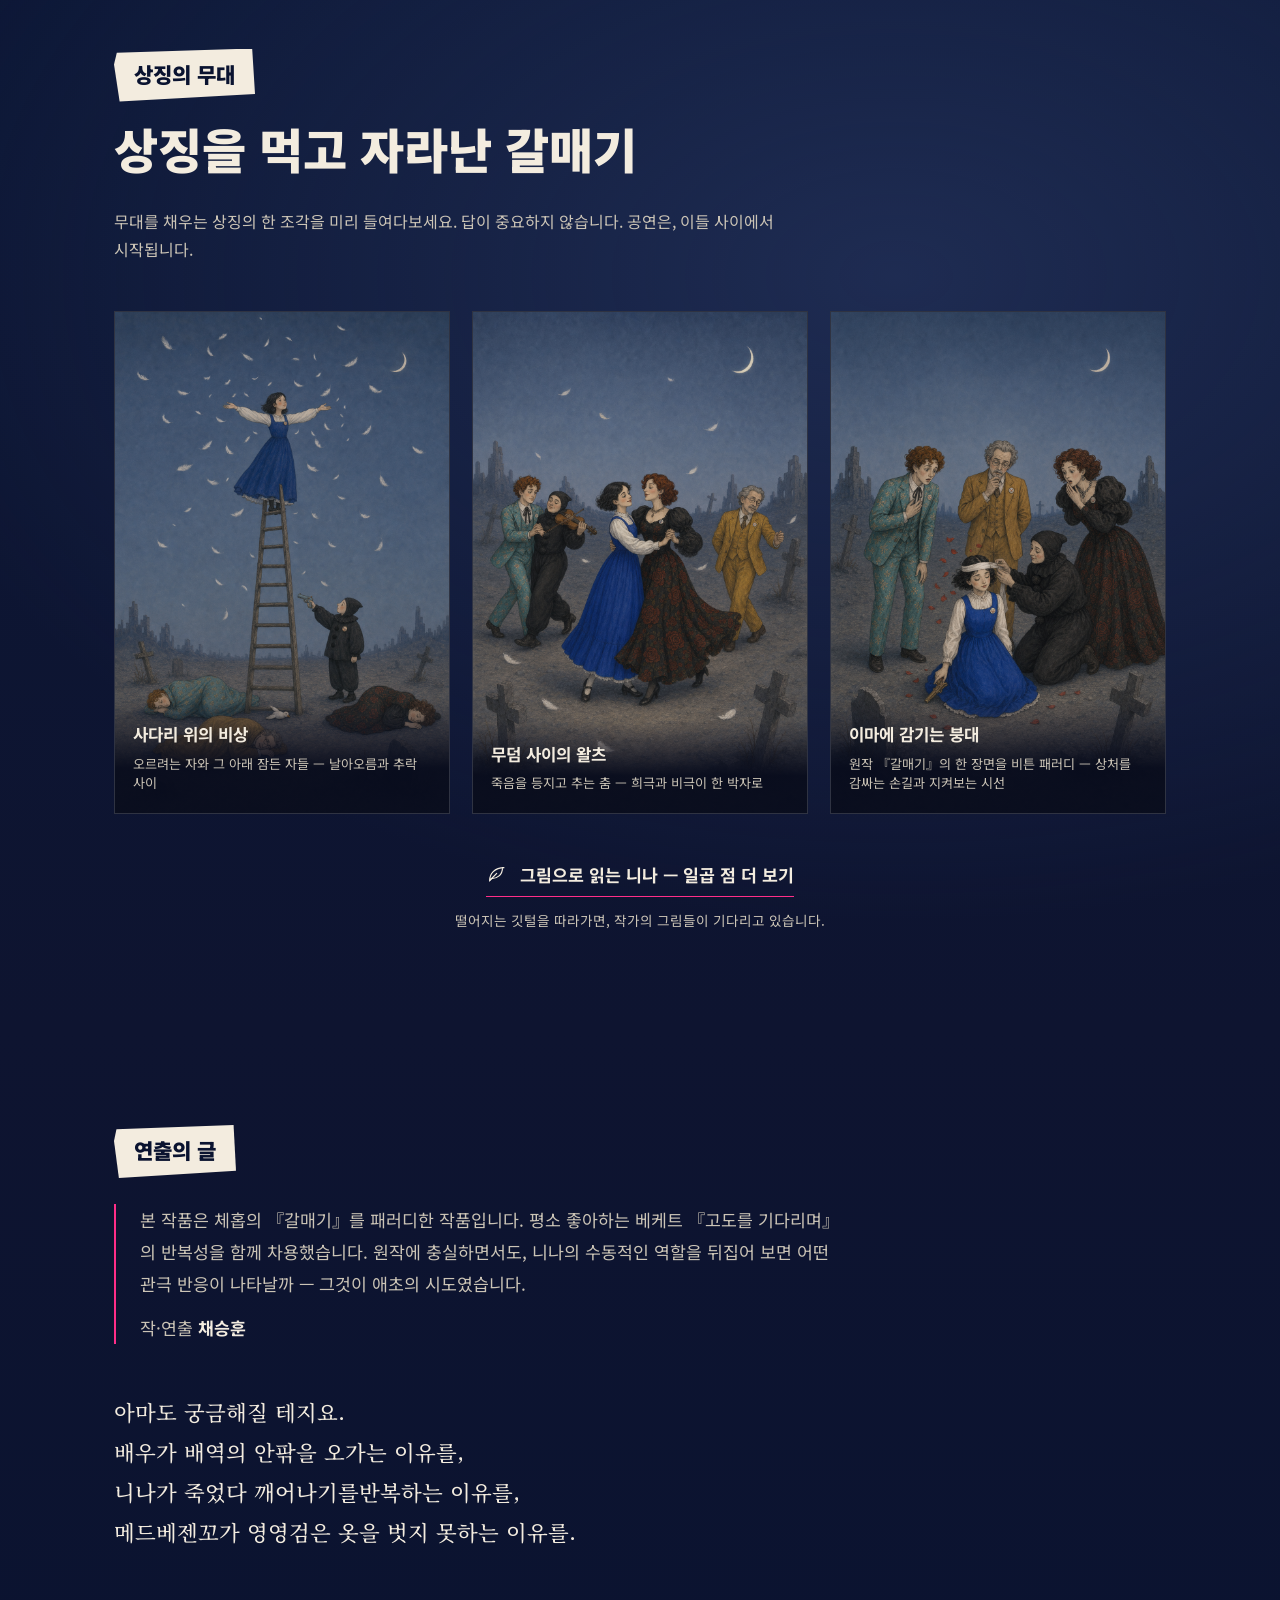
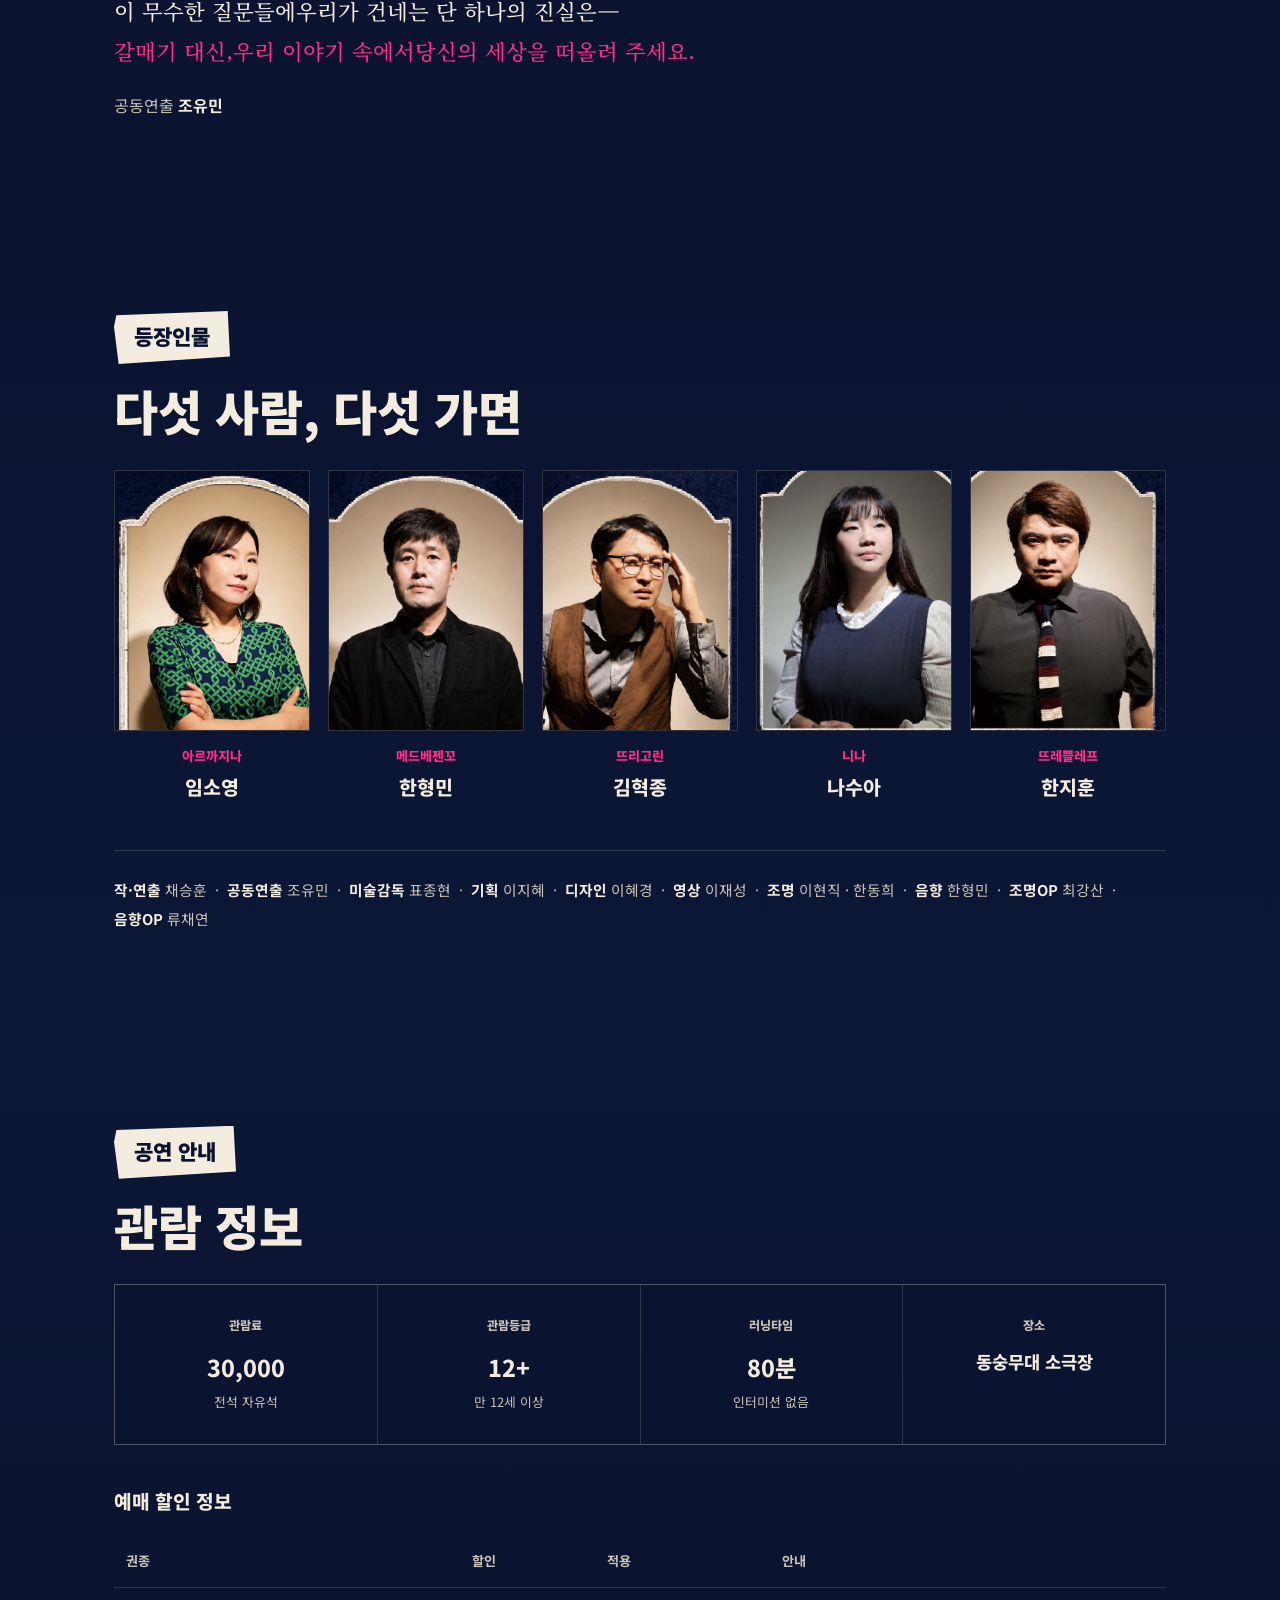
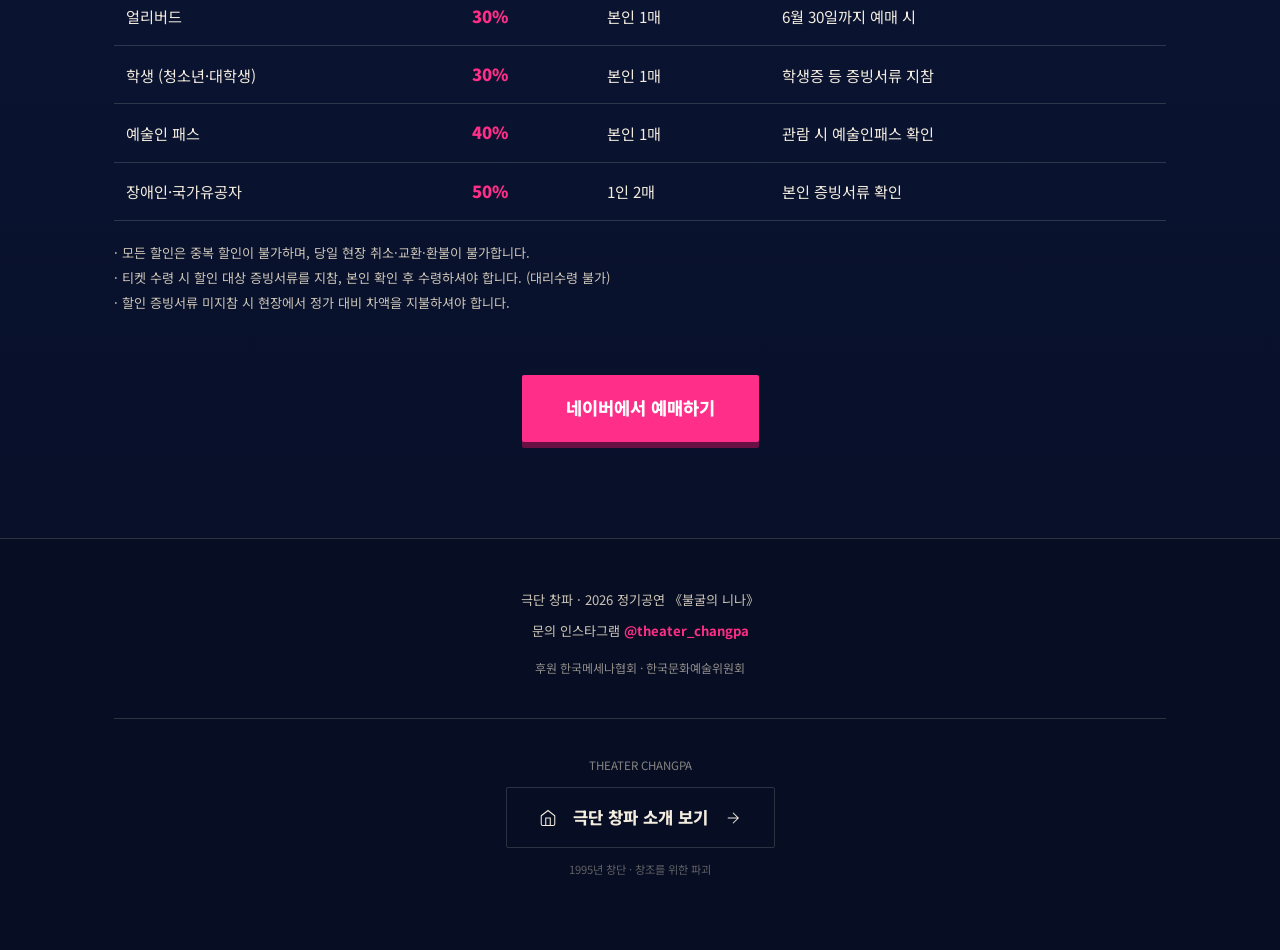
==== commit f4506712: "예매 링크 수정, 최종 포스터 반영, 스태프 명단 보완" ====
--- a/index.html
+++ b/index.html
@@ -252,12 +252,12 @@
         <div class="place">동숭무대 <span>소극장</span></div>
       </div>
       <div class="cta-row">
-        <a class="btn" href="https://booking.naver.com" target="_blank" rel="noopener">예매하기</a>
+        <a class="btn" href="https://booking.naver.com/booking/12/bizes/1676828" target="_blank" rel="noopener">예매하기</a>
         <a class="btn ghost" href="#about">작품 들여다보기</a>
       </div>
     </div>
     <div class="poster-frame">
-      <img src="assets/poster.png" alt="불굴의 니나 포스터">
+      <img src="assets/poster-final.jpg" alt="불굴의 니나 최종 포스터">
     </div>
   </div>
   <div class="scroll-cue">SCROLL ↓</div>
@@ -346,7 +346,7 @@
       <div class="actor"><div class="ph"><img src="assets/cast/treplev.png" alt="뜨레쁠레프 역 한지훈"></div><div class="role">뜨레쁠레프</div><div class="name">한지훈</div></div>
     </div>
     <div class="staff">
-      <b>작·연출</b> 채승훈 &nbsp;·&nbsp; <b>공동연출</b> 조유민 &nbsp;·&nbsp; <b>미술감독</b> 표종현 &nbsp;·&nbsp; <b>기획</b> 이지혜 &nbsp;·&nbsp; <b>디자인</b> 이혜경 &nbsp;·&nbsp; <b>영상</b> 이재성 &nbsp;·&nbsp; <b>조명</b> 이현직 · 한동희
+      <b>작·연출</b> 채승훈 &nbsp;·&nbsp; <b>공동연출</b> 조유민 &nbsp;·&nbsp; <b>미술감독</b> 표종현 &nbsp;·&nbsp; <b>기획</b> 이지혜 &nbsp;·&nbsp; <b>디자인</b> 이혜경 &nbsp;·&nbsp; <b>영상</b> 이재성 &nbsp;·&nbsp; <b>조명</b> 이현직 · 한동희 &nbsp;·&nbsp; <b>음향</b> 한형민 &nbsp;·&nbsp; <b>조명OP</b> 최강산 &nbsp;·&nbsp; <b>음향OP</b> 류채연
     </div>
   </div>
 </section>
@@ -382,7 +382,7 @@
     </div>
 
     <div class="final-cta">
-      <a class="btn" href="https://booking.naver.com" target="_blank" rel="noopener">네이버에서 예매하기</a>
+      <a class="btn" href="https://booking.naver.com/booking/12/bizes/1676828" target="_blank" rel="noopener">네이버에서 예매하기</a>
     </div>
   </div>
 </section>
